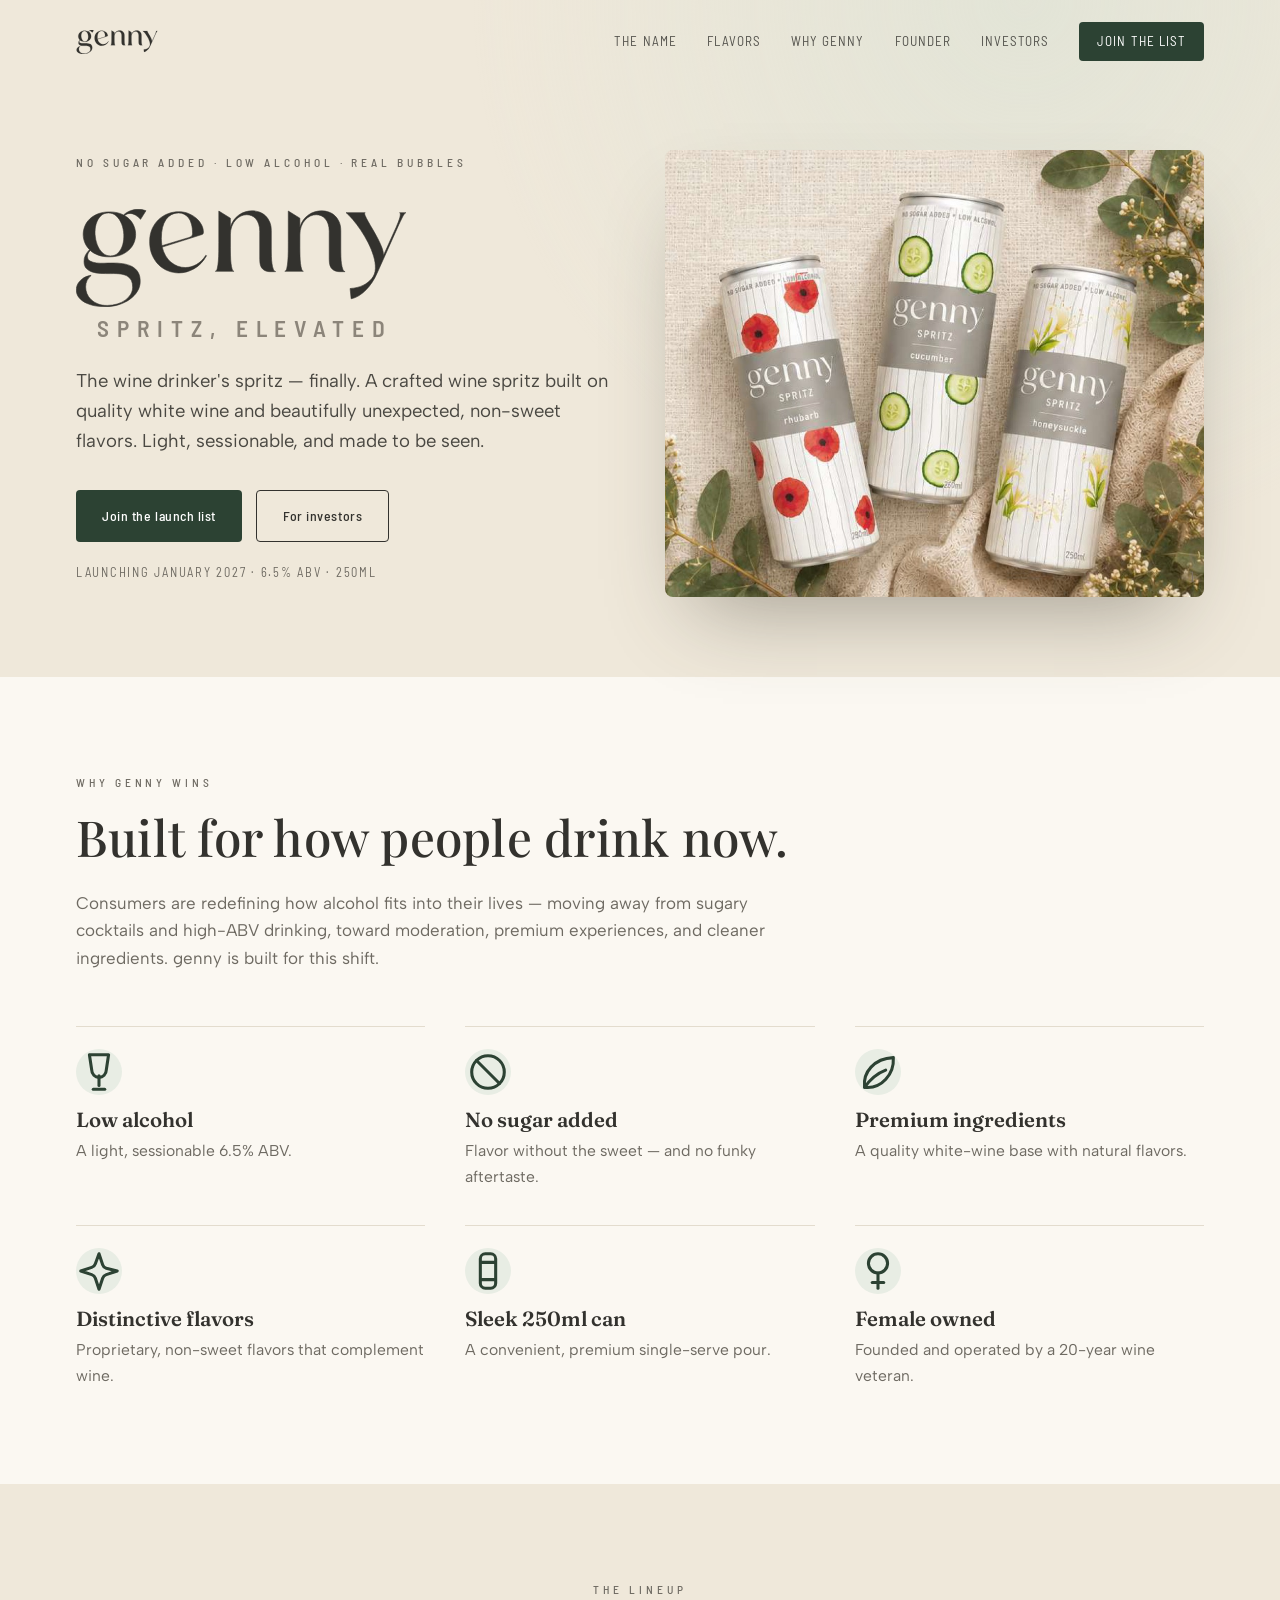
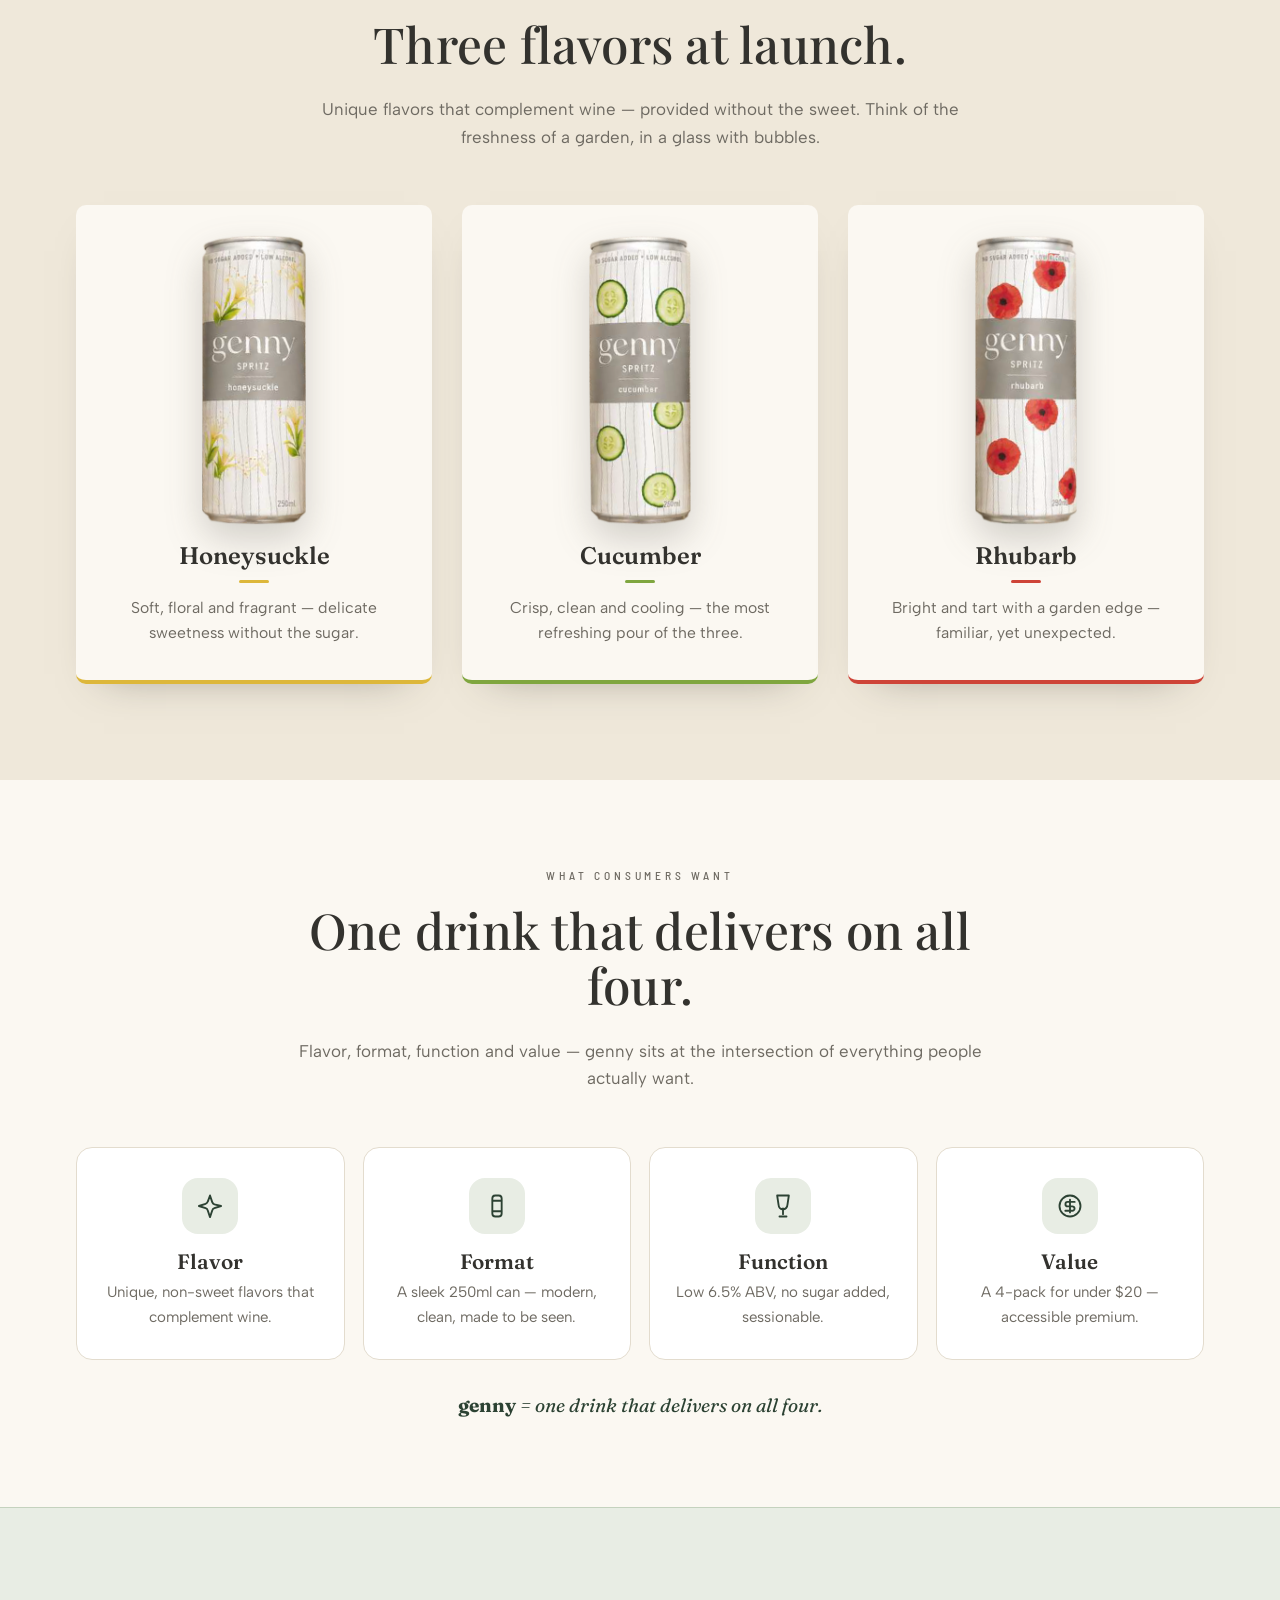
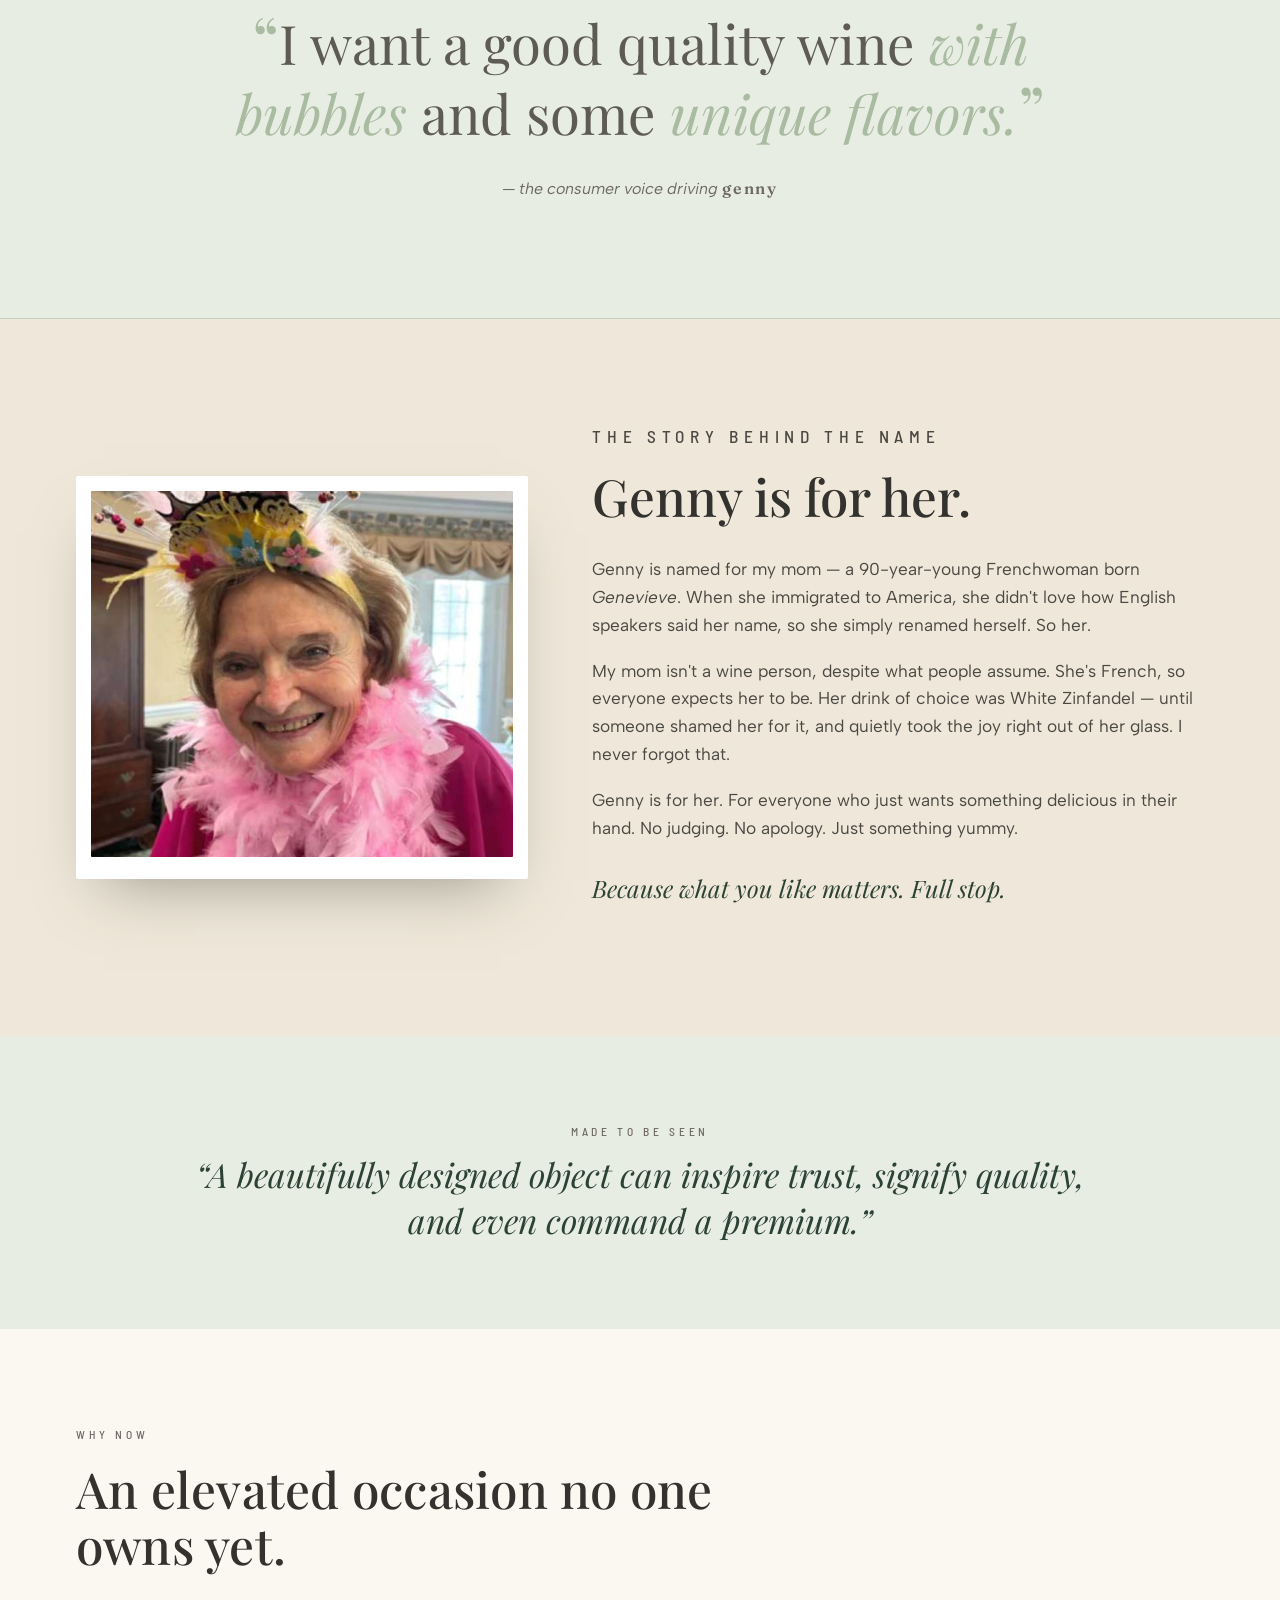
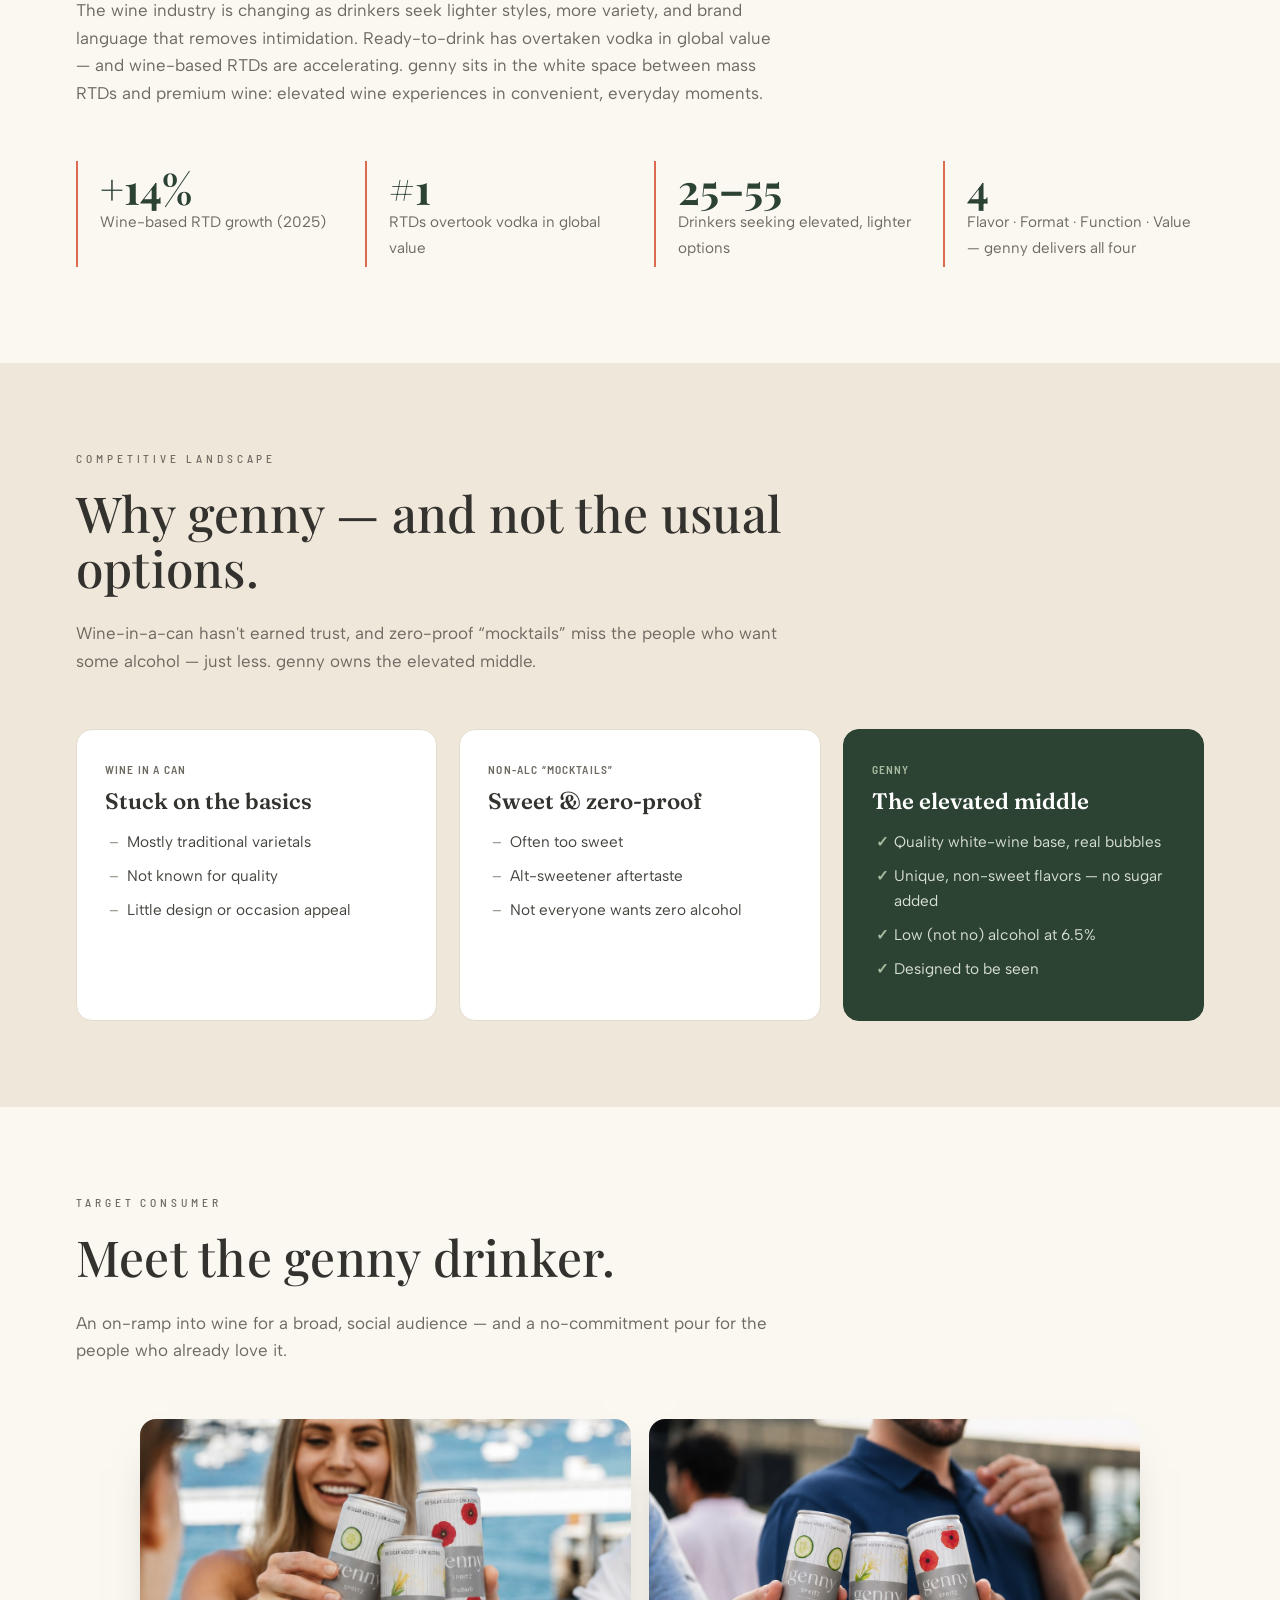
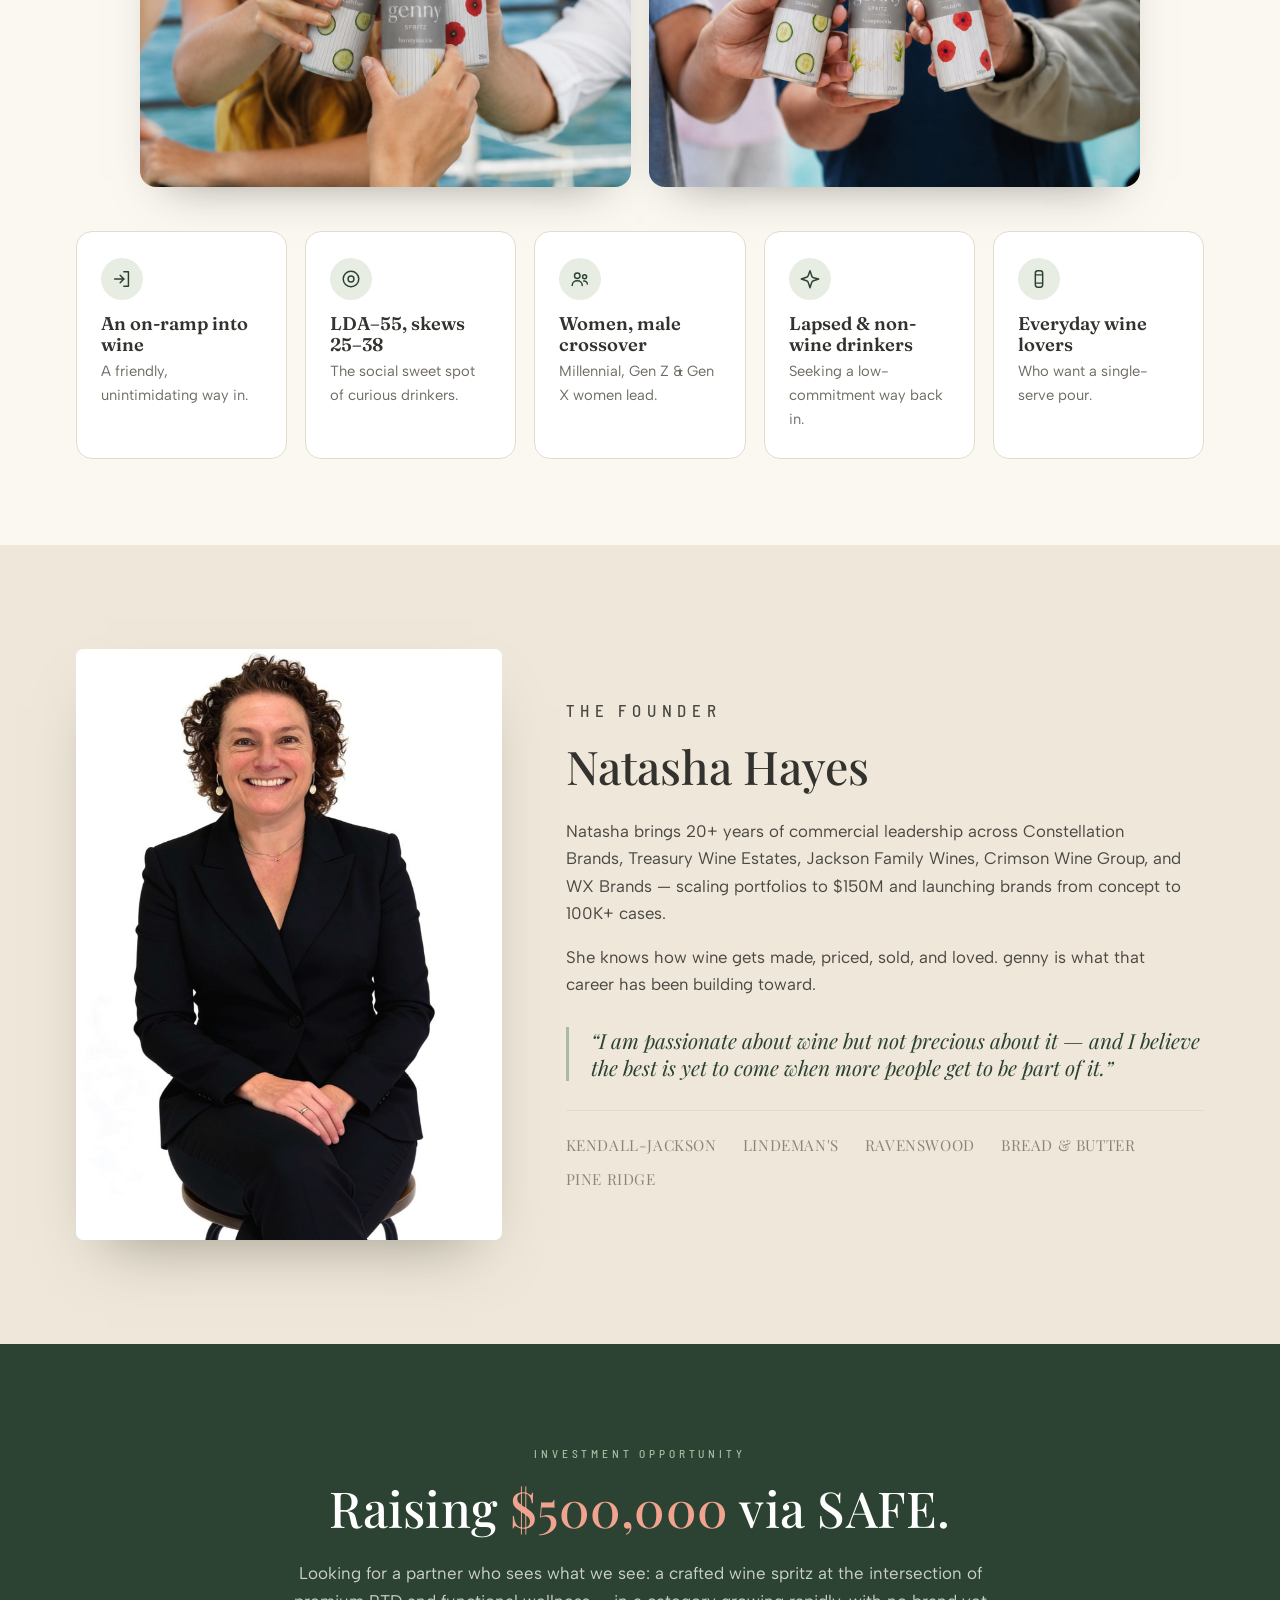
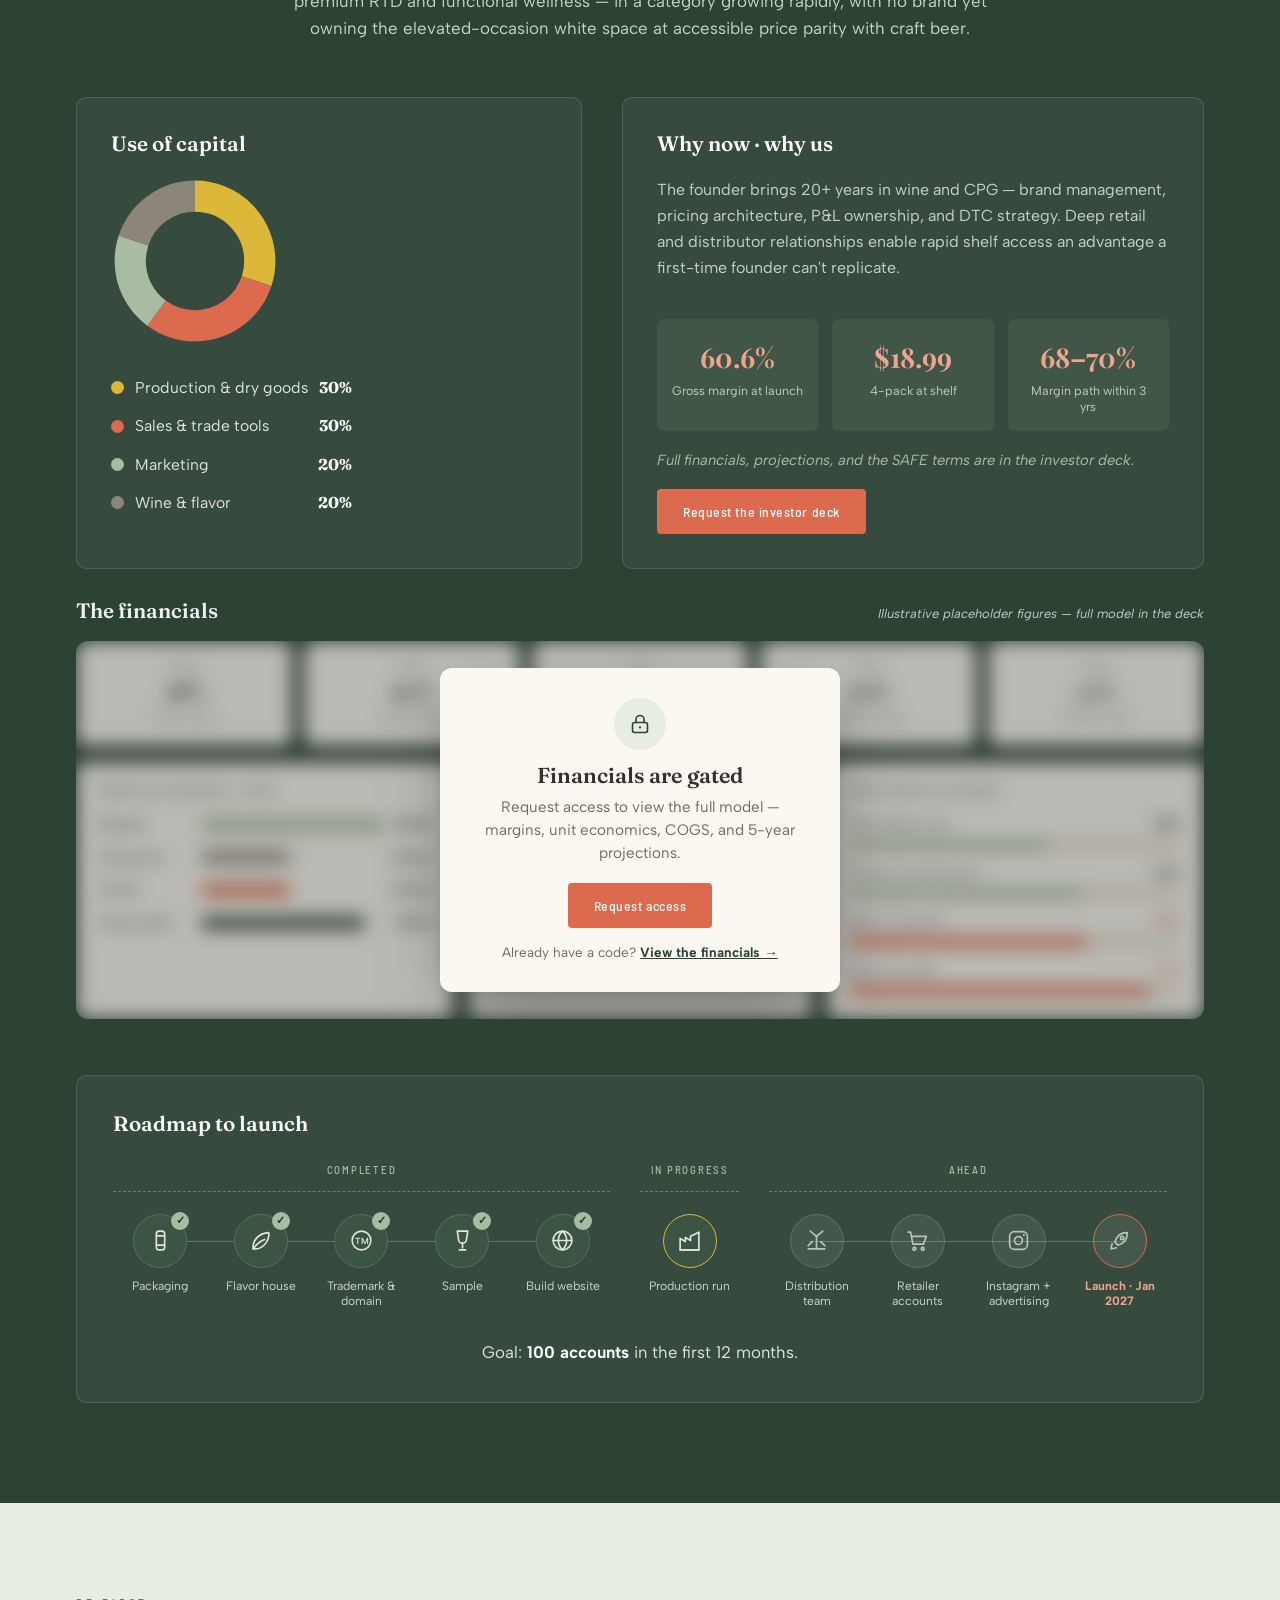
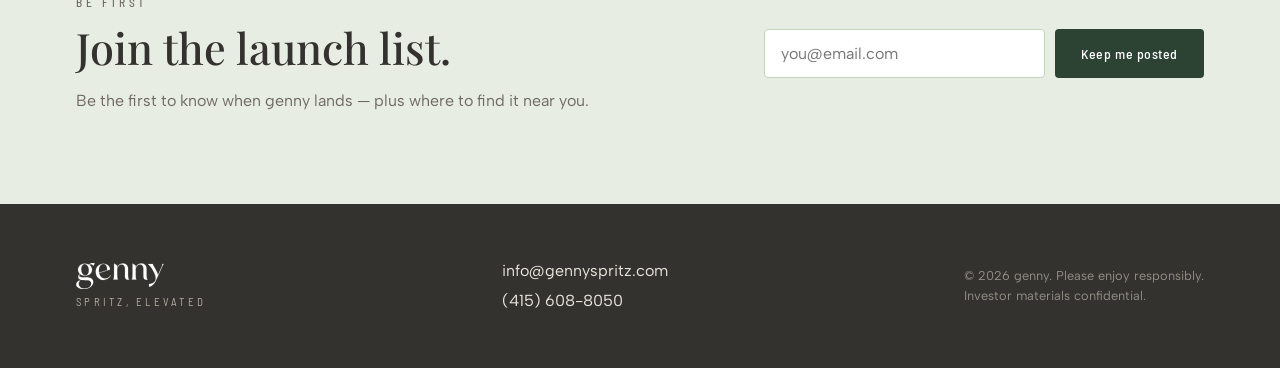
==== index.html @ 36211a82 "Hero polish: float the smaller logo (desktop) + tighter photo padding (mobile) Desktop: genny+taglin" ====
<!DOCTYPE html>
<html lang="en">
<head>
<meta charset="UTF-8" />
<meta name="viewport" content="width=device-width, initial-scale=1.0" />
<meta name="robots" content="noindex, nofollow" />
<title>genny · Spritz, Elevated</title>
<meta name="description" content="genny is the wine drinker's spritz — a crafted, low-alcohol wine spritz with real bubbles, no sugar added, and beautifully unexpected flavors. Launching January 2027." />
<link rel="icon" href="data:image/svg+xml,%3Csvg xmlns='http://www.w3.org/2000/svg' viewBox='0 0 32 32'%3E%3Crect width='32' height='32' rx='6' fill='%238C857A'/%3E%3Ctext x='16' y='23' font-family='Georgia,serif' font-size='20' fill='white' text-anchor='middle'%3Eg%3C/text%3E%3C/svg%3E" />
<link rel="preconnect" href="https://fonts.googleapis.com" />
<link rel="preconnect" href="https://fonts.gstatic.com" crossorigin />
<link href="https://fonts.googleapis.com/css2?family=Fraunces:ital,opsz,wght@0,9..144,400;0,9..144,500;0,9..144,600;0,9..144,700;1,9..144,400;1,9..144,500&family=Playfair+Display:ital,wght@0,400;0,500;0,600;0,700;1,400;1,500&family=Jost:wght@300;400;500;600&family=Lato:ital,wght@0,300;0,400;0,700;1,400&family=Albert+Sans:ital,wght@0,300;0,400;0,500;0,700;1,300;1,400&family=Barlow+Semi+Condensed:wght@400;500;600;700&display=swap" rel="stylesheet" />
<link rel="stylesheet" href="assets/brand.css" />
<link rel="stylesheet" href="variant-1-editorial/style.css" />
</head>
<body>

<!-- ============ HEADER ============ -->
<header class="site-header" data-header data-hero-logo>
  <div class="container header-inner">
    <a href="#top" class="brand wordmark">genny</a>
    <button class="nav-toggle" data-nav-toggle aria-label="Menu" aria-expanded="false">
      <span></span><span></span><span></span>
    </button>
    <nav class="nav" data-nav aria-label="Primary">
      <a href="#story">The Name</a>
      <a href="#flavors">Flavors</a>
      <a href="#why">Why genny</a>
      <a href="#founder">Founder</a>
      <a href="#invest">Investors</a>
      <a href="#list" class="nav-cta">Join the list</a>
      <div class="nav-m">
        <a href="#top" class="nav-toplink">Home / Top</a>
        <span class="nav-cat">The drink</span>
        <a href="#why" class="nav-sub">Why genny wins</a>
        <a href="#flavors" class="nav-sub">Flavors</a>
        <a href="#intersection" class="nav-sub">One drink, all four</a>
        <span class="nav-cat">Our story</span>
        <a href="#story" class="nav-sub">Behind the name</a>
        <a href="#aesthetic" class="nav-sub">Made to be seen</a>
        <span class="nav-cat">Why now</span>
        <a href="#market" class="nav-sub">The market</a>
        <a href="#competition" class="nav-sub">Competitive landscape</a>
        <a href="#drinker" class="nav-sub">Meet the genny drinker</a>
        <a href="#founder" class="nav-toplink">Founder Bio</a>
        <a href="#invest" class="nav-toplink">Investment opportunity</a>
        <a href="#list" class="nav-m-cta">Join the launch list</a>
      </div>
    </nav>
  </div>
</header>

<main id="top">

  <!-- ============ HERO ============ -->
  <section class="hero">
    <div class="hero-grid container">
      <div class="hero-copy">
        <p class="eyebrow hero-eyebrow reveal">No sugar added · Low alcohol · Real bubbles</p>
        <div class="hero-lockup reveal">
          <h1 class="hero-word wordmark">genny</h1>
          <p class="hero-tag">Spritz, Elevated</p>
        </div>
        <div class="hero-detail reveal">
          <p class="hero-lede">The wine drinker's spritz — finally. A crafted wine spritz built on
            quality white wine and beautifully unexpected, non-sweet flavors. Light, sessionable,
            and made to be seen.</p>
          <div class="hero-cta">
            <a href="#list" class="btn btn-primary">Join the launch list</a>
            <a href="#invest" class="btn btn-ghost" data-open-deck>For investors</a>
          </div>
          <p class="hero-foot">Launching January 2027 · 6.5% ABV · 250ml</p>
        </div>
      </div>
      <figure class="hero-figure reveal" data-delay="1">
        <img src="assets/lifestyle-trio.jpg" alt="Three cans of genny spritz — honeysuckle, cucumber and rhubarb — resting on linen with eucalyptus and baby's breath." />
      </figure>
    </div>
  </section>

  <!-- ============ WHY GENNY WINS ============ -->
  <section class="why" id="why">
    <div class="container">
      <header class="sec-head reveal">
        <p class="eyebrow">Why genny wins</p>
        <h2>Built for how people drink now.</h2>
        <p class="sec-sub">Consumers are redefining how alcohol fits into their lives — moving away from
          sugary cocktails and high-ABV drinking, toward moderation, premium experiences, and cleaner
          ingredients. genny is built for this shift.</p>
      </header>
      <ul class="prop-grid">
        <li class="prop reveal">
          <span class="prop-ico"><svg viewBox="0 0 24 24" fill="none" stroke="currentColor" stroke-width="1.6" stroke-linecap="round" stroke-linejoin="round"><path d="M7 3h10l-1.2 8a3.8 3.8 0 0 1-7.6 0L7 3z"/><path d="M12 14v5"/><path d="M9 21h6"/></svg></span>
          <h3>Low alcohol</h3><p>A light, sessionable 6.5% ABV.</p>
        </li>
        <li class="prop reveal" data-delay="1">
          <span class="prop-ico"><svg viewBox="0 0 24 24" fill="none" stroke="currentColor" stroke-width="1.6" stroke-linecap="round" stroke-linejoin="round"><circle cx="12" cy="12" r="8.5"/><line x1="6" y1="6" x2="18" y2="18"/></svg></span>
          <h3>No sugar added</h3><p>Flavor without the sweet — and no funky aftertaste.</p>
        </li>
        <li class="prop reveal" data-delay="2">
          <span class="prop-ico"><svg viewBox="0 0 24 24" fill="none" stroke="currentColor" stroke-width="1.6" stroke-linecap="round" stroke-linejoin="round"><path d="M5 20c-1-8 5-15 15-15.5C20.5 13 14 21 5 20z"/><path d="M5 20c3.5-5 7-7.5 11-9"/></svg></span>
          <h3>Premium ingredients</h3><p>A quality white-wine base with natural flavors.</p>
        </li>
        <li class="prop reveal">
          <span class="prop-ico"><svg viewBox="0 0 24 24" fill="none" stroke="currentColor" stroke-width="1.6" stroke-linecap="round" stroke-linejoin="round"><path d="M12 3l1.9 5.7a3 3 0 0 0 1.9 1.9L21.5 12l-5.7 1.9a3 3 0 0 0-1.9 1.9L12 21.5l-1.9-5.7a3 3 0 0 0-1.9-1.9L2.5 12l5.7-1.9a3 3 0 0 0 1.9-1.9z"/></svg></span>
          <h3>Distinctive flavors</h3><p>Proprietary, non-sweet flavors that complement wine.</p>
        </li>
        <li class="prop reveal" data-delay="1">
          <span class="prop-ico"><svg viewBox="0 0 24 24" fill="none" stroke="currentColor" stroke-width="1.6" stroke-linecap="round" stroke-linejoin="round"><rect x="8" y="3" width="8" height="18" rx="2.6"/><path d="M8.4 7.5h7.2"/><path d="M8.4 16.5h7.2"/></svg></span>
          <h3>Sleek 250ml can</h3><p>A convenient, premium single-serve pour.</p>
        </li>
        <li class="prop reveal" data-delay="2">
          <span class="prop-ico"><svg viewBox="0 0 24 24" fill="none" stroke="currentColor" stroke-width="1.6" stroke-linecap="round" stroke-linejoin="round"><circle cx="12" cy="8" r="5"/><path d="M12 13v8"/><path d="M9 18h6"/></svg></span>
          <h3>Female owned</h3><p>Founded and operated by a 20-year wine veteran.</p>
        </li>
      </ul>
    </div>
  </section>

  <!-- ============ FLAVORS ============ -->
  <section class="flavors" id="flavors">
    <div class="container">
      <header class="sec-head center reveal">
        <p class="eyebrow">The lineup</p>
        <h2>Three flavors at launch.</h2>
        <p class="sec-sub">Unique flavors that complement wine — provided without the sweet. Think of the
          freshness of a garden, in a glass with bubbles.</p>
      </header>
      <div class="flavor-row">
        <article class="flavor reveal" style="--accent:var(--honeysuckle)">
          <div class="flavor-can"><img src="assets/can-honeysuckle.png" alt="genny honeysuckle spritz can" /></div>
          <h3>Honeysuckle</h3>
          <p>Soft, floral and fragrant — delicate sweetness without the sugar.</p>
        </article>
        <article class="flavor reveal" data-delay="1" style="--accent:var(--cucumber)">
          <div class="flavor-can"><img src="assets/can-cucumber.png" alt="genny cucumber spritz can" /></div>
          <h3>Cucumber</h3>
          <p>Crisp, clean and cooling — the most refreshing pour of the three.</p>
        </article>
        <article class="flavor reveal" data-delay="2" style="--accent:var(--rhubarb)">
          <div class="flavor-can"><img src="assets/can-rhubarb.png" alt="genny rhubarb spritz can" /></div>
          <h3>Rhubarb</h3>
          <p>Bright and tart with a garden edge — familiar, yet unexpected.</p>
        </article>
      </div>
    </div>
  </section>

  <!-- ============ THE INTERSECTION ============ -->
  <section class="cm cm-bg-cream" id="intersection">
    <div class="container">
      <header class="sec-head center reveal">
        <p class="eyebrow">What consumers want</p>
        <h2>One drink that delivers on all four.</h2>
        <p class="sec-sub">Flavor, format, function and value — genny sits at the intersection of
          everything people actually want.</p>
      </header>
      <div class="cm-quad reveal">
        <div class="cm-q"><span class="cm-q-ico"><svg viewBox="0 0 24 24" fill="none" stroke="currentColor" stroke-width="1.6" stroke-linecap="round" stroke-linejoin="round"><path d="M12 3l1.9 5.7a3 3 0 0 0 1.9 1.9L21.5 12l-5.7 1.9a3 3 0 0 0-1.9 1.9L12 21.5l-1.9-5.7a3 3 0 0 0-1.9-1.9L2.5 12l5.7-1.9a3 3 0 0 0 1.9-1.9z"/></svg></span><h3>Flavor</h3><p>Unique, non-sweet flavors that complement wine.</p></div>
        <div class="cm-q"><span class="cm-q-ico"><svg viewBox="0 0 24 24" fill="none" stroke="currentColor" stroke-width="1.6" stroke-linecap="round" stroke-linejoin="round"><rect x="8" y="3" width="8" height="18" rx="2.6"/><path d="M8.4 7.5h7.2"/><path d="M8.4 16.5h7.2"/></svg></span><h3>Format</h3><p>A sleek 250ml can — modern, clean, made to be seen.</p></div>
        <div class="cm-q"><span class="cm-q-ico"><svg viewBox="0 0 24 24" fill="none" stroke="currentColor" stroke-width="1.6" stroke-linecap="round" stroke-linejoin="round"><path d="M7 3h10l-1.2 8a3.8 3.8 0 0 1-7.6 0L7 3z"/><path d="M12 14v5"/><path d="M9 21h6"/></svg></span><h3>Function</h3><p>Low 6.5% ABV, no sugar added, sessionable.</p></div>
        <div class="cm-q"><span class="cm-q-ico"><svg viewBox="0 0 24 24" fill="none" stroke="currentColor" stroke-width="1.6" stroke-linecap="round" stroke-linejoin="round"><circle cx="12" cy="12" r="9"/><path d="M12 6.5v11M16 8.5h-6a1.9 1.9 0 1 0 0 3.8h4a1.9 1.9 0 1 1 0 3.8H8"/></svg></span><h3>Value</h3><p>A 4-pack for under $20 — accessible premium.</p></div>
      </div>
      <p class="cm-quad-total reveal"><b>genny</b> = one drink that delivers on all four.</p>
    </div>
  </section>

  <!-- ============ PULL QUOTE ============ -->
  <section class="pullquote">
    <div class="container reveal">
      <blockquote>
        <span class="q">“</span>I want a good quality wine <em>with bubbles</em> and some <em>unique flavors.</em><span class="q">”</span>
      </blockquote>
      <p class="pq-attr">— the consumer voice driving <span class="wordmark">genny</span></p>
    </div>
  </section>

  <!-- ============ STORY BEHIND THE NAME ============ -->
  <section class="story" id="story">
    <div class="container story-grid">
      <figure class="story-figure reveal">
        <img src="assets/og-genny.jpg" alt="The original Genny — Natasha's mother — wearing a pink feather boa and party hat." />
      </figure>
      <div class="story-copy reveal" data-delay="1">
        <p class="eyebrow">The story behind the name</p>
        <h2>Genny is for her.</h2>
        <p>Genny is named for my mom — a 90-year-young Frenchwoman born <em>Genevieve</em>. When she
          immigrated to America, she didn't love how English speakers said her name, so she simply
          renamed herself. So her.</p>
        <p>My mom isn't a wine person, despite what people assume. She's French, so everyone expects
          her to be. Her drink of choice was White Zinfandel — until someone shamed her for it, and
          quietly took the joy right out of her glass. I never forgot that.</p>
        <p>Genny is for her. For everyone who just wants something delicious in their hand. No judging.
          No apology. Just something yummy.</p>
        <p class="story-kicker">Because what you like matters. Full stop.</p>
      </div>
    </div>
  </section>

  <!-- ============ AESTHETIC ============ -->
  <section class="cm cm-bg-sage" id="aesthetic">
    <div class="container reveal">
      <div class="cm-aesthetic">
        <p class="eyebrow">Made to be seen</p>
        <blockquote>“A beautifully designed object can inspire trust, signify quality, and even command a premium.”</blockquote>
      </div>
    </div>
  </section>

  <!-- ============ WHY NOW / MARKET ============ -->
  <section class="market" id="market">
    <div class="container">
      <header class="sec-head reveal">
        <p class="eyebrow">Why now</p>
        <h2>An elevated occasion no one owns yet.</h2>
        <p class="sec-sub">The wine industry is changing as drinkers seek lighter styles, more variety,
          and brand language that removes intimidation. Ready-to-drink has overtaken vodka in global
          value — and wine-based RTDs are accelerating. genny sits in the white space between mass RTDs
          and premium wine: elevated wine experiences in convenient, everyday moments.</p>
      </header>
      <div class="market-stats">
        <div class="mstat reveal"><strong>+14%</strong><span>Wine-based RTD growth (2025)</span></div>
        <div class="mstat reveal" data-delay="1"><strong>#1</strong><span>RTDs overtook vodka in global value</span></div>
        <div class="mstat reveal" data-delay="2"><strong>25–55</strong><span>Drinkers seeking elevated, lighter options</span></div>
        <div class="mstat reveal" data-delay="3"><strong>4</strong><span>Flavor · Format · Function · Value — genny delivers all four</span></div>
      </div>
    </div>
  </section>

  <!-- ============ COMPETITIVE LANDSCAPE ============ -->
  <section class="cm cm-bg-linen" id="competition">
    <div class="container">
      <header class="sec-head reveal">
        <p class="eyebrow">Competitive landscape</p>
        <h2>Why genny — and not the usual options.</h2>
        <p class="sec-sub">Wine-in-a-can hasn't earned trust, and zero-proof “mocktails” miss the people
          who want some alcohol — just less. genny owns the elevated middle.</p>
      </header>
      <div class="cm-compare reveal">
        <div class="cm-col"><p class="cm-col-label">Wine in a can</p><h3>Stuck on the basics</h3>
          <ul><li>Mostly traditional varietals</li><li>Not known for quality</li><li>Little design or occasion appeal</li></ul></div>
        <div class="cm-col"><p class="cm-col-label">Non-alc “mocktails”</p><h3>Sweet &amp; zero-proof</h3>
          <ul><li>Often too sweet</li><li>Alt-sweetener aftertaste</li><li>Not everyone wants zero alcohol</li></ul></div>
        <div class="cm-col win"><p class="cm-col-label">genny</p><h3>The elevated middle</h3>
          <ul><li>Quality white-wine base, real bubbles</li><li>Unique, non-sweet flavors — no sugar added</li><li>Low (not no) alcohol at 6.5%</li><li>Designed to be seen</li></ul></div>
      </div>
    </div>
  </section>

  <!-- ============ TARGET CONSUMER ============ -->
  <section class="cm cm-bg-cream" id="drinker">
    <div class="container">
      <header class="sec-head reveal">
        <p class="eyebrow">Target consumer</p>
        <h2>Meet the genny drinker.</h2>
        <p class="sec-sub">An on-ramp into wine for a broad, social audience — and a no-commitment pour
          for the people who already love it.</p>
      </header>
      <div class="cm-lifestyle reveal">
        <figure><img src="assets/lifestyle-people-2.jpg" alt="Friends toasting cans of genny spritz on a boat by the marina" loading="lazy" /></figure>
        <figure><img src="assets/lifestyle-people.jpg" alt="Friends toasting cans of genny spritz outdoors on a summer day" loading="lazy" /></figure>
      </div>
      <div class="cm-drinker reveal">
        <div class="cm-pt"><span class="cm-pt-ico"><svg viewBox="0 0 24 24" fill="none" stroke="currentColor" stroke-width="1.6" stroke-linecap="round" stroke-linejoin="round"><path d="M14 4h5v16h-5"/><path d="M4 12h10"/><path d="M10 8l4 4-4 4"/></svg></span><h3>An on-ramp into wine</h3><p>A friendly, unintimidating way in.</p></div>
        <div class="cm-pt"><span class="cm-pt-ico"><svg viewBox="0 0 24 24" fill="none" stroke="currentColor" stroke-width="1.6"><circle cx="12" cy="12" r="8.5"/><circle cx="12" cy="12" r="3.2"/></svg></span><h3>LDA–55, skews 25–38</h3><p>The social sweet spot of curious drinkers.</p></div>
        <div class="cm-pt"><span class="cm-pt-ico"><svg viewBox="0 0 24 24" fill="none" stroke="currentColor" stroke-width="1.6" stroke-linecap="round" stroke-linejoin="round"><circle cx="9" cy="8.5" r="3"/><path d="M3.5 19c0-3 2.5-5 5.5-5s5.5 2 5.5 5"/><circle cx="17" cy="9.5" r="2.2"/><path d="M16 14.2c2.2-.3 4 1.2 4 3.3"/></svg></span><h3>Women, male crossover</h3><p>Millennial, Gen Z &amp; Gen X women lead.</p></div>
        <div class="cm-pt"><span class="cm-pt-ico"><svg viewBox="0 0 24 24" fill="none" stroke="currentColor" stroke-width="1.6" stroke-linecap="round" stroke-linejoin="round"><path d="M12 3l1.9 5.7a3 3 0 0 0 1.9 1.9L21.5 12l-5.7 1.9a3 3 0 0 0-1.9 1.9L12 21.5l-1.9-5.7a3 3 0 0 0-1.9-1.9L2.5 12l5.7-1.9a3 3 0 0 0 1.9-1.9z"/></svg></span><h3>Lapsed &amp; non-wine drinkers</h3><p>Seeking a low-commitment way back in.</p></div>
        <div class="cm-pt"><span class="cm-pt-ico"><svg viewBox="0 0 24 24" fill="none" stroke="currentColor" stroke-width="1.6" stroke-linecap="round" stroke-linejoin="round"><rect x="8" y="3" width="8" height="18" rx="2.6"/><path d="M8.4 7.5h7.2"/><path d="M8.4 16.5h7.2"/></svg></span><h3>Everyday wine lovers</h3><p>Who want a single-serve pour.</p></div>
      </div>
    </div>
  </section>

  <!-- ============ FOUNDER ============ -->
  <section class="founder" id="founder">
    <div class="container founder-grid">
      <figure class="founder-figure reveal">
        <img src="assets/founder-natasha.jpg" alt="Natasha Hayes, founder of genny." />
      </figure>
      <div class="founder-copy reveal" data-delay="1">
        <p class="eyebrow">The founder</p>
        <h2>Natasha Hayes</h2>
        <p>Natasha brings 20+ years of commercial leadership across Constellation Brands, Treasury Wine
          Estates, Jackson Family Wines, Crimson Wine Group, and WX Brands — scaling portfolios to $150M
          and launching brands from concept to 100K+ cases.</p>
        <p>She knows how wine gets made, priced, sold, and loved. genny is what that career has been
          building toward.</p>
        <blockquote class="founder-quote">“I am passionate about wine but not precious about it — and I
          believe the best is yet to come when more people get to be part of it.”</blockquote>
        <ul class="brand-strip" aria-label="Brands the founder has helped build">
          <li>Kendall-Jackson</li><li>Lindeman's</li><li>Ravenswood</li>
          <li>Bread &amp; Butter</li><li>Pine Ridge</li>
        </ul>
      </div>
    </div>
  </section>

  <!-- ============ INVESTMENT ============ -->
  <section class="invest" id="invest">
    <div class="container">
      <header class="sec-head center reveal">
        <p class="eyebrow">Investment opportunity</p>
        <h2>Raising <span class="coral">$500,000</span> via SAFE.</h2>
        <p class="sec-sub">Looking for a partner who sees what we see: a crafted wine spritz at the
          intersection of premium RTD and functional wellness — in a category growing rapidly, with no
          brand yet owning the elevated-occasion white space at accessible price parity with craft beer.</p>
      </header>

      <div class="invest-grid">
        <div class="capital-card reveal" data-capital-card>
          <h3>Use of capital</h3>
          <div class="capital-flex">
            <svg class="donut" viewBox="-10 -10 140 140" role="img" aria-label="Use of capital: Production and dry goods 30%, Sales and trade tools 30%, Marketing 20%, Wine and flavor 20%.">
              <g transform="rotate(-90 60 60)" fill="none" stroke-width="26">
                <circle cx="60" cy="60" r="54" stroke="var(--honeysuckle)" stroke-dasharray="101.8 237.5" stroke-dashoffset="0"/>
                <circle cx="60" cy="60" r="54" stroke="var(--coral)"     stroke-dasharray="101.8 237.5" stroke-dashoffset="-101.8"/>
                <circle cx="60" cy="60" r="54" stroke="var(--sage-deep)" stroke-dasharray="67.9 271.4"  stroke-dashoffset="-203.6"/>
                <circle cx="60" cy="60" r="54" stroke="var(--taupe)"     stroke-dasharray="67.9 271.4"  stroke-dashoffset="-271.4"/>
              </g>
            </svg>
            <ul class="capital-legend">
              <li><span class="dot" style="background:var(--honeysuckle)"></span>Production &amp; dry goods<b>30%</b></li>
              <li><span class="dot" style="background:var(--coral)"></span>Sales &amp; trade tools<b>30%</b></li>
              <li><span class="dot" style="background:var(--sage-deep)"></span>Marketing<b>20%</b></li>
              <li><span class="dot" style="background:var(--taupe)"></span>Wine &amp; flavor<b>20%</b></li>
            </ul>
          </div>
        </div>

        <div class="invest-side reveal" data-delay="1">
          <div class="why-us">
            <h3>Why now · why us</h3>
            <p>The founder brings 20+ years in wine and CPG — brand management, pricing architecture, P&amp;L
              ownership, and DTC strategy. Deep retail and distributor relationships enable rapid shelf
              access an advantage a first-time founder can't replicate.</p>
          </div>
          <div class="teaser-row" data-teaser-row>
            <div class="teaser"><strong>60.6%</strong><span>Gross margin at launch</span></div>
            <div class="teaser"><strong>$18.99</strong><span>4-pack at shelf</span></div>
            <div class="teaser"><strong>68–70%</strong><span>Margin path within 3 yrs</span></div>
          </div>
          <p class="gated-line">Full financials, projections, and the SAFE terms are in the investor deck.</p>
          <button class="btn btn-coral" data-open-deck>Request the investor deck</button>
        </div>
      </div>

      <!-- gated financials -->
      <div class="financials reveal" data-financials>
        <div class="fin-head">
          <h3>The financials</h3>
          <span class="fin-illustrative">Illustrative placeholder figures — full model in the deck</span>
        </div>
        <div class="fin-locked-wrap">
          <div class="fin-content">
            <div class="fin-years">
              <div class="fin-year"><span>Year 1</span><strong>58%</strong><em>5,000 cases</em></div>
              <div class="fin-year"><span>Year 2</span><strong>63%</strong><em>12,000 cases</em></div>
              <div class="fin-year"><span>Year 3</span><strong>67%</strong><em>25,000 cases</em></div>
              <div class="fin-year"><span>Year 4</span><strong>70%</strong><em>48,000 cases</em></div>
              <div class="fin-year"><span>Year 5</span><strong>73%</strong><em>80,000 cases</em></div>
            </div>
            <div class="fin-grid3">
              <div class="fin-mini">
                <h4>Where the $19.99 goes · 4-pack</h4>
                <ul class="wf">
                  <li><span>Retailer</span><span class="wf-bar" style="width:100%;background:var(--sage-deep)"></span><b>$7.00</b></li>
                  <li><span>Distributor</span><span class="wf-bar" style="width:49%;background:var(--taupe)"></span><b>$3.40</b></li>
                  <li><span>COGS</span><span class="wf-bar" style="width:49%;background:var(--coral)"></span><b>$3.40</b></li>
                  <li><span>Gross profit</span><span class="wf-bar" style="width:88%;background:var(--forest)"></span><b>$6.19</b></li>
                </ul>
              </div>
              <div class="fin-mini">
                <h4>COGS breakdown · per can</h4>
                <div class="fin-donut">
                  <svg viewBox="-4 -4 128 128" role="img" aria-label="COGS breakdown: wine 30%, can 28%, packaging 16%, other 14%, flavor 12%">
                    <g transform="rotate(-90 60 60)" fill="none" stroke-width="22">
                      <circle cx="60" cy="60" r="50" stroke="var(--forest)" stroke-dasharray="94.2 219.9" stroke-dashoffset="0"/>
                      <circle cx="60" cy="60" r="50" stroke="var(--sage-deep)" stroke-dasharray="88.0 226.2" stroke-dashoffset="-94.2"/>
                      <circle cx="60" cy="60" r="50" stroke="var(--taupe)" stroke-dasharray="50.3 263.9" stroke-dashoffset="-182.2"/>
                      <circle cx="60" cy="60" r="50" stroke="var(--honeysuckle)" stroke-dasharray="44.0 270.2" stroke-dashoffset="-232.5"/>
                      <circle cx="60" cy="60" r="50" stroke="var(--coral)" stroke-dasharray="37.7 276.5" stroke-dashoffset="-276.5"/>
                    </g>
                  </svg>
                  <ul>
                    <li><span class="dot" style="background:var(--forest)"></span>Wine<b>30%</b></li>
                    <li><span class="dot" style="background:var(--sage-deep)"></span>Can<b>28%</b></li>
                    <li><span class="dot" style="background:var(--taupe)"></span>Packaging<b>16%</b></li>
                    <li><span class="dot" style="background:var(--honeysuckle)"></span>Other<b>14%</b></li>
                    <li><span class="dot" style="background:var(--coral)"></span>Flavor<b>12%</b></li>
                  </ul>
                </div>
              </div>
              <div class="fin-mini">
                <h4>Gross margin vs category</h4>
                <ul class="hbars">
                  <li><div class="hbars-top"><span>Hard seltzer avg</span><b>48%</b></div><div class="track"><div class="fill" style="width:60%"></div></div></li>
                  <li><div class="hbars-top"><span>Premium canned wine</span><b>56%</b></div><div class="track"><div class="fill" style="width:70%"></div></div></li>
                  <li class="hi"><div class="hbars-top"><span>genny at launch</span><b>58%</b></div><div class="track"><div class="fill" style="width:72%"></div></div></li>
                  <li class="hi"><div class="hbars-top"><span>genny at scale</span><b>73%</b></div><div class="track"><div class="fill" style="width:91%"></div></div></li>
                </ul>
              </div>
            </div>
          </div>
          <div class="fin-lock">
            <div class="fin-lock-card">
              <span class="lock-ico"><svg viewBox="0 0 24 24" fill="none" stroke="currentColor" stroke-width="1.6" stroke-linecap="round" stroke-linejoin="round"><rect x="4.5" y="10.5" width="15" height="10" rx="2.2"/><path d="M8 10.5V7.5a4 4 0 0 1 8 0v3"/><circle cx="12" cy="15.4" r="1.1" fill="currentColor" stroke="none"/></svg></span>
              <h4>Financials are gated</h4>
              <p>Request access to view the full model — margins, unit economics, COGS, and 5-year projections.</p>
              <button class="btn btn-coral" data-open-deck>Request access</button>
              <p class="fin-have-code">Already have a code? <a href="investors/">View the financials →</a></p>
            </div>
          </div>
        </div>
      </div>

      <!-- roadmap — 1-pager-style icon timeline -->
      <div class="roadmap reveal">
        <h3>Roadmap to launch</h3>
        <div class="tl">
          <div class="tl-phase done" style="--n:5">
            <span class="tl-phase-label">Completed</span>
            <ol class="tl-nodes">
              <li><span class="tl-ico"><svg viewBox="0 0 24 24" fill="none" stroke="currentColor" stroke-width="1.6" stroke-linecap="round" stroke-linejoin="round"><rect x="8" y="3" width="8" height="18" rx="2.6"/><path d="M8.4 7.5h7.2"/><path d="M8.4 16.5h7.2"/></svg></span><span class="tl-label">Packaging</span></li>
              <li><span class="tl-ico"><svg viewBox="0 0 24 24" fill="none" stroke="currentColor" stroke-width="1.6" stroke-linecap="round" stroke-linejoin="round"><path d="M5 20c-1-8 5-15 15-15.5C20.5 13 14 21 5 20z"/><path d="M5 20c3.5-5 7-7.5 11-9"/></svg></span><span class="tl-label">Flavor house</span></li>
              <li><span class="tl-ico"><svg viewBox="0 0 24 24" fill="none" stroke="currentColor" stroke-width="1.5"><circle cx="12" cy="12" r="9"/><text x="12" y="15.4" text-anchor="middle" font-size="8.5" font-family="inherit" fill="currentColor" stroke="none" font-weight="600">TM</text></svg></span><span class="tl-label">Trademark &amp; domain</span></li>
              <li><span class="tl-ico"><svg viewBox="0 0 24 24" fill="none" stroke="currentColor" stroke-width="1.6" stroke-linecap="round" stroke-linejoin="round"><path d="M7 3h10l-1.2 8a3.8 3.8 0 0 1-7.6 0L7 3z"/><path d="M12 14v5"/><path d="M9 21h6"/></svg></span><span class="tl-label">Sample</span></li>
              <li><span class="tl-ico"><svg viewBox="0 0 24 24" fill="none" stroke="currentColor" stroke-width="1.6" stroke-linecap="round" stroke-linejoin="round"><circle cx="12" cy="12" r="9"/><path d="M3 12h18M12 3c2.6 2.5 4 5.6 4 9s-1.4 6.5-4 9c-2.6-2.5-4-5.6-4-9s1.4-6.5 4-9z"/></svg></span><span class="tl-label">Build website</span></li>
            </ol>
          </div>
          <div class="tl-phase prog" style="--n:1">
            <span class="tl-phase-label">In progress</span>
            <ol class="tl-nodes">
              <li><span class="tl-ico"><svg viewBox="0 0 24 24" fill="none" stroke="currentColor" stroke-width="1.6" stroke-linecap="round" stroke-linejoin="round"><path d="M3 21V10l5 3V9l5 3V8l8-4v17z"/><path d="M3 21h18"/></svg></span><span class="tl-label">Production run</span></li>
            </ol>
          </div>
          <div class="tl-phase ahead" style="--n:4">
            <span class="tl-phase-label">Ahead</span>
            <ol class="tl-nodes">
              <li><span class="tl-ico"><svg viewBox="0 0 24 24" fill="none" stroke="currentColor" stroke-width="1.6" stroke-linecap="round" stroke-linejoin="round"><path d="M12 20V8"/><path d="M12 8L6 3M12 8l6-5"/><path d="M4 20h16"/><path d="M8 13l-4 4M16 13l4 4"/></svg></span><span class="tl-label">Distribution team</span></li>
              <li><span class="tl-ico"><svg viewBox="0 0 24 24" fill="none" stroke="currentColor" stroke-width="1.6" stroke-linecap="round" stroke-linejoin="round"><circle cx="9" cy="20" r="1.4"/><circle cx="17" cy="20" r="1.4"/><path d="M3 4h2.4l2.2 11.5h10.2L20.5 8H7"/></svg></span><span class="tl-label">Retailer accounts</span></li>
              <li><span class="tl-ico"><svg viewBox="0 0 24 24" fill="none" stroke="currentColor" stroke-width="1.6" stroke-linecap="round" stroke-linejoin="round"><rect x="3.5" y="3.5" width="17" height="17" rx="4.5"/><circle cx="12" cy="12" r="3.8"/><circle cx="17.2" cy="6.8" r="1" fill="currentColor" stroke="none"/></svg></span><span class="tl-label">Instagram + advertising</span></li>
              <li class="tl-launch"><span class="tl-ico"><svg viewBox="0 0 24 24" fill="none" stroke="currentColor" stroke-width="1.6" stroke-linecap="round" stroke-linejoin="round"><path d="M5 15c-1 3-1 5-1 5s2 0 5-1"/><path d="M9 15l-1.5-1.5C9 8 13 4.5 19.5 4.5 19.5 11 16 15 10.5 16.5L9 15z"/><circle cx="14.5" cy="9.5" r="1.6"/></svg></span><span class="tl-label">Launch · Jan 2027</span></li>
            </ol>
          </div>
        </div>
        <p class="road-goal">Goal: <strong>100 accounts</strong> in the first 12 months.</p>
      </div>
    </div>
  </section>

  <!-- ============ LAUNCH LIST ============ -->
  <section class="list" id="list">
    <div class="container list-inner reveal">
      <div class="list-copy">
        <p class="eyebrow">Be first</p>
        <h2>Join the launch list.</h2>
        <p>Be the first to know when genny lands — plus where to find it near you.</p>
      </div>
      <form class="js-form list-form" data-api="launch-list" data-subject="Add me to the genny launch list"
            data-mailto="info@gennyspritz.com" novalidate>
        <div class="form-fields">
          <label class="sr-only" for="l-email">Email address</label>
          <input id="l-email" type="email" name="email" data-label="Email" placeholder="you@email.com" required />
          <button type="submit" class="btn btn-primary">Keep me posted</button>
        </div>
        <div class="form-success" role="status">✓ You're on the list — see you in January 2027.</div>
      </form>
    </div>
  </section>
</main>

<!-- ============ FOOTER ============ -->
<footer class="site-footer">
  <div class="container footer-inner">
    <div class="footer-brand">
      <span class="wordmark foot-word">genny</span>
      <p class="foot-tag">Spritz, Elevated</p>
    </div>
    <div class="footer-contact">
      <a href="mailto:info@gennyspritz.com">info@gennyspritz.com</a>
      <a href="tel:+14156088050">(415) 608-8050</a>
    </div>
    <p class="footer-legal">© <span data-year>2026</span> genny. Please enjoy responsibly.
      Investor materials confidential.</p>
  </div>
</footer>

<!-- ============ INVESTOR DECK MODAL ============ -->
<div class="modal-overlay" data-modal>
  <div class="modal" role="dialog" aria-modal="true" aria-labelledby="deck-title">
    <button class="modal-close" data-close aria-label="Close">×</button>
    <h3 id="deck-title">Request access</h3>
    <p class="modal-sub">A few details and Natasha will email you a private access code for the full
      financials — plus the deck, projections, and SAFE terms.</p>
    <form class="js-form" data-api="request-access" data-subject="Investor deck request — genny" data-mailto="info@gennyspritz.com" novalidate>
      <div class="form-fields">
        <label for="d-name">Name</label>
        <input id="d-name" name="name" data-label="Name" type="text" placeholder="Your name" required />
        <label for="d-email">Email</label>
        <input id="d-email" name="email" data-label="Email" type="email" placeholder="you@email.com" required />
        <label for="d-firm">Firm / fund <span style="text-transform:none;letter-spacing:0">(optional)</span></label>
        <input id="d-firm" name="firm" data-label="Firm" type="text" placeholder="Where you invest from" />
        <label for="d-note">Note <span style="text-transform:none;letter-spacing:0">(optional)</span></label>
        <textarea id="d-note" name="note" data-label="Note" rows="3" placeholder="What you'd like to know"></textarea>
        <button type="submit" class="btn btn-coral btn-full">Send request</button>
        <p class="confidential-note">🔒 These materials are confidential and shared at the founder's discretion.</p>
      </div>
      <div class="form-success" role="status">✓ Thank you — your request is in. Natasha will email your
        private access code shortly.</div>
    </form>
  </div>
</div>

<script src="assets/api.js"></script>
<script src="assets/shared.js"></script>
<script src="assets/teaser-sync.js"></script>
</body>
</html>
---- assets/brand.css ----
/* ============================================================
   GENNY Spritz — shared brand system
   Design tokens, resets, and shared interactive components.
   Each variant adds its own style.css on top of this.
   Palette + type derived from the pitch deck & investor 1-pager.
   ============================================================ */

:root {
  /* --- core palette --- */
  --linen:       #EFE8DA;
  --linen-deep:  #E6DCC9;
  --cream:       #FBF8F2;
  --paper:       #FFFFFF;

  --taupe:       #8C857A;   /* the logo band */
  --taupe-light: #B6AFA4;

  --sage:        #D8E1D4;   /* soft highlight blocks */
  --sage-soft:   #E8EDE4;
  --sage-deep:   #A9BBA0;   /* mid sage accent */
  --sage-line:   #C4D2BE;

  --forest:      #2C4233;   /* the "genny =" mark */
  --forest-soft: #3E5A45;

  --coral:       #DB6A4F;   /* the raise + key numbers */
  --coral-deep:  #C9543B;

  /* flavor accents */
  --rhubarb:     #CE4438;
  --cucumber:    #7FA63F;
  --honeysuckle: #DDB73A;

  --ink:         #33322E;
  --muted:       #6E6A62;
  --line:        #E3DCCE;

  /* type */
  --font-display: 'Fraunces', Georgia, 'Times New Roman', serif;
  --font-head:    'Playfair Display', Georgia, serif;
  --font-label:   'Barlow Semi Condensed', 'Jost', 'Helvetica Neue', sans-serif;
  --font-body:    'Albert Sans', 'Helvetica Neue', Arial, sans-serif;

  --maxw: 1180px;
  --ease: cubic-bezier(.22,.61,.36,1);
}

/* --- reset --- */
*, *::before, *::after { box-sizing: border-box; }
[hidden] { display: none !important; }   /* keep `hidden` winning over display classes */
html { -webkit-text-size-adjust: 100%; scroll-behavior: smooth; }
@media (prefers-reduced-motion: reduce) { html { scroll-behavior: auto; } }
body {
  margin: 0;
  font-family: var(--font-body);
  color: var(--ink);
  line-height: 1.62;
  font-weight: 400;   /* Albert Sans Regular — Light read too thin vs the PDF */
  -webkit-font-smoothing: antialiased;
  text-rendering: optimizeLegibility;
}
img, svg, picture { max-width: 100%; display: block; }
a { color: inherit; }
button { font-family: inherit; cursor: pointer; }
h1,h2,h3,h4,h5 { margin: 0; line-height: 1.12; font-weight: 600; }
p { margin: 0 0 1em; }

/* --- shared utilities --- */
.container { width: 100%; max-width: var(--maxw); margin: 0 auto; padding: 0 26px; }
.sr-only {
  position: absolute; width: 1px; height: 1px; padding: 0; margin: -1px;
  overflow: hidden; clip: rect(0,0,0,0); white-space: nowrap; border: 0;
}
.wordmark { font-family: var(--font-display); font-weight: 600; letter-spacing: -.02em; }

/* Real genny wordmark — rendered as a recolorable CSS mask so it inherits
   currentColor in every context (dark on linen headers, cream on the forest
   footer, etc.). Only the standalone brand lockups are swapped; mid-sentence
   .wordmark text (pull-quotes) keeps the display font. Logo ratio 3.374:1. */
.brand.wordmark, .hero-word.wordmark, .foot-word.wordmark,
.ad-brand.wordmark, .inv-brand.wordmark, .inv-footer .wordmark {
  display: inline-block;
  height: .82em;
  width: 2.77em;                 /* 3.374 × .82 */
  vertical-align: middle;
  line-height: 1;
  letter-spacing: 0;
  background-color: currentColor;
  -webkit-mask: url(genny-logo.svg) no-repeat left center / contain;
          mask: url(genny-logo.svg) no-repeat left center / contain;
  text-indent: -9999px;
  overflow: hidden;
  white-space: nowrap;
}
.hero-word.wordmark { display: block; height: .8em; width: 2.7em; margin: 0; }  /* block = no baseline slack under the logo */
.eyebrow {
  font-family: var(--font-label); text-transform: uppercase;
  letter-spacing: .34em; font-size: .72rem; font-weight: 500; color: var(--muted);
}

/* scroll reveal */
.reveal { opacity: 0; transform: translateY(20px); transition: opacity .8s var(--ease), transform .8s var(--ease); }
.reveal.in { opacity: 1; transform: none; }
.reveal[data-delay="1"] { transition-delay: .08s; }
.reveal[data-delay="2"] { transition-delay: .16s; }
.reveal[data-delay="3"] { transition-delay: .24s; }
.reveal[data-delay="4"] { transition-delay: .32s; }
@media (prefers-reduced-motion: reduce) {
  .reveal { opacity: 1 !important; transform: none !important; transition: none !important; }
}

/* ============================================================
   Shared: investor-deck request modal (gated content)
   ============================================================ */
.modal-overlay {
  position: fixed; inset: 0; z-index: 200;
  background: rgba(34,40,34,.5); backdrop-filter: blur(3px);
  display: flex; align-items: center; justify-content: center; padding: 24px;
  opacity: 0; visibility: hidden; transition: opacity .3s ease, visibility .3s ease;
}
.modal-overlay.open { opacity: 1; visibility: visible; }
.modal {
  background: var(--cream); color: var(--ink); border-radius: 6px;
  width: 100%; max-width: 480px; padding: 38px 38px 32px;
  box-shadow: 0 30px 80px rgba(40,46,40,.35);
  transform: translateY(16px) scale(.98); transition: transform .35s var(--ease);
  max-height: 90vh; overflow-y: auto;
}
.modal-overlay.open .modal { transform: none; }
.modal h3 { font-family: var(--font-head); font-size: 1.7rem; margin-bottom: .25rem; }
.modal .modal-sub { color: var(--muted); font-size: .94rem; margin-bottom: 1.4rem; }
.modal-close {
  position: absolute; top: 18px; right: 22px; background: none; border: 0;
  font-size: 1.6rem; line-height: 1; color: var(--muted);
}
.modal label { display: block; font-family: var(--font-label); font-size: .72rem;
  text-transform: uppercase; letter-spacing: .12em; color: var(--muted); margin: 0 0 5px; }
.modal input, .modal textarea {
  width: 100%; padding: 11px 13px; margin-bottom: 15px; font-family: var(--font-body);
  font-size: .95rem; color: var(--ink); background: var(--paper);
  border: 1px solid var(--line); border-radius: 4px;
}
.modal input:focus, .modal textarea:focus { outline: 2px solid var(--sage-deep); outline-offset: 1px; }
.modal .confidential-note {
  font-size: .76rem; color: var(--muted); margin-top: 4px; line-height: 1.5;
  display: flex; gap: 7px; align-items: flex-start;
}

/* shared button baseline (variants restyle) */
.btn {
  display: inline-flex; align-items: center; justify-content: center; gap: .5em;
  font-family: var(--font-label); font-weight: 500; letter-spacing: .04em;
  text-decoration: none; border: 0; border-radius: 4px;
  padding: 14px 26px; font-size: .86rem; transition: all .25s var(--ease);
}
.btn-primary { background: var(--forest); color: #fff; }
.btn-primary:hover { background: var(--forest-soft); transform: translateY(-2px); }
.btn-coral { background: var(--coral); color: #fff; }
.btn-coral:hover { background: var(--coral-deep); transform: translateY(-2px); }
.btn-ghost { background: transparent; color: var(--ink); border: 1px solid var(--ink); }
.btn-ghost:hover { background: var(--ink); color: #fff; }
.btn-full { width: 100%; }

/* form success state (shared) */
.form-success {
  display: none; align-items: center; gap: 10px;
  background: var(--sage-soft); border: 1px solid var(--sage-line);
  color: var(--forest); padding: 14px 16px; border-radius: 5px;
  font-size: .92rem; line-height: 1.45;
}
.js-form.ok .form-success { display: flex; }
.js-form.ok .form-fields { display: none; }

/* ============================================================
   Shared: floating "back to all 3 directions" button
   ============================================================ */
.back-directions {
  position: fixed; left: 22px; bottom: 22px; z-index: 150;
  display: flex; flex-direction: column; align-items: center; text-align: center; gap: 3px;
  background: var(--ink); color: #fff; text-decoration: none;
  font-family: var(--font-label); padding: 10px 18px; border-radius: 12px;
  box-shadow: 0 12px 30px -10px rgba(0,0,0,.5);
  transition: transform .25s var(--ease), background .25s var(--ease);
}
.back-directions:hover { transform: translateY(-2px); background: var(--forest); color: #fff; }
.back-directions .bd-label {
  font-size: .64rem; font-weight: 500; letter-spacing: .14em; text-transform: uppercase; opacity: .6;
}
.back-directions .bd-action {
  display: inline-flex; align-items: center; gap: 6px; font-size: .82rem; font-weight: 600; letter-spacing: .02em;
}
.back-directions .bd-action svg { width: 14px; height: 14px; flex: none; }
@media (max-width: 600px) {
  .back-directions { left: 12px; bottom: 12px; padding: 9px 14px; }
  .back-directions .bd-action { font-size: .76rem; }
}
body.nav-open .back-directions { display: none; }
@media print { .back-directions { display: none; } }

/* ============================================================
   Mobile expanded menu (full section jump-list).
   Hidden on desktop; each variant reveals it inside the open
   panel at its mobile breakpoint and hides the desktop links.
   ============================================================ */
/* backdrop scrim — tap outside the panel to close (mobile only) */
.nav-scrim { position: fixed; inset: 0; z-index: 190; background: rgba(26,32,26,.42);
  opacity: 0; visibility: hidden; transition: opacity .35s ease, visibility .35s ease; }
body.nav-open .nav-scrim { opacity: 1; visibility: visible; }
@media (min-width: 961px) { .nav-scrim { display: none; } }

.nav-m { display: none; }
.nav-m .nav-toplink { display: block; padding: 12px 0; font-family: var(--font-label);
  font-weight: 600; font-size: 1.02rem; color: var(--ink); text-decoration: none;
  border-top: 1px solid var(--line); margin-top: 8px; transition: color .2s; }
.nav-m .nav-toplink:first-child { border-top: 0; margin-top: 0; padding-top: 2px; }
.nav-m .nav-toplink:hover { color: var(--forest); }
.nav-m .nav-cat { display: block; font-family: var(--font-label); text-transform: uppercase;
  letter-spacing: .14em; font-size: .68rem; font-weight: 600; color: var(--muted); margin: 19px 0 4px; }
.nav-m .nav-sub { display: block; padding: 8px 0 8px 16px; font-family: var(--font-label);
  font-size: 1rem; color: var(--ink); text-decoration: none; border-left: 2px solid var(--line);
  transition: color .2s, border-color .2s; }
.nav-m .nav-sub:hover, .nav-m .nav-sub:active { color: var(--forest); border-left-color: var(--sage-deep); }
.nav-m .nav-m-cta { display: block; text-align: center; margin: 24px 0 4px; padding: 13px 16px;
  background: var(--forest); color: #fff; border-radius: 6px; font-family: var(--font-label);
  font-weight: 600; font-size: .92rem; letter-spacing: .03em; text-decoration: none; }
.nav-m .nav-m-cta:hover { background: var(--forest-soft); color: #fff; }

/* ============================================================
   Shared: gated financials (locked → unlock on deck request)
   Works on both light and dark variant sections.
   ============================================================ */
.financials { margin-top: 30px; }
.fin-head { display: flex; align-items: baseline; justify-content: space-between; gap: 14px;
  flex-wrap: wrap; margin-bottom: 16px; }
.fin-head h3 { font-family: var(--font-display); font-weight: 600; font-size: 1.3rem; }
.fin-illustrative { font-style: italic; font-size: .8rem; opacity: .8; }
.fin-locked-wrap { position: relative; border-radius: 12px; overflow: hidden; }
.fin-content { transition: filter .45s var(--ease); }
.financials:not(.unlocked) .fin-content { filter: blur(9px); pointer-events: none; user-select: none; }
.fin-lock { position: absolute; inset: 0; display: flex; align-items: center; justify-content: center;
  padding: 20px; background: rgba(34,40,34,.30); transition: opacity .45s ease, visibility .45s ease; }
.financials.unlocked .fin-lock { opacity: 0; visibility: hidden; }
.fin-lock-card { background: var(--cream); color: var(--ink); border-radius: 12px;
  padding: 30px 34px; text-align: center; max-width: 400px;
  box-shadow: 0 24px 60px -22px rgba(0,0,0,.55); }
.fin-lock-card .lock-ico { display: inline-flex; align-items: center; justify-content: center;
  width: 52px; height: 52px; border-radius: 50%; background: var(--sage-soft); margin-bottom: 6px; }
.fin-lock-card .lock-ico svg { width: 24px; height: 24px; color: var(--forest); }
.fin-lock-card h4 { font-family: var(--font-display); font-weight: 600; font-size: 1.35rem; margin: .4em 0 .35em; }
.fin-lock-card p { color: var(--muted); font-size: .95rem; margin-bottom: 1.2em; line-height: 1.5; }
.fin-lock-card .fin-have-code { font-size: .84rem; margin: 14px 0 0; }
.fin-lock-card .fin-have-code a { color: var(--forest); font-weight: 700; }

/* financial content primitives */
.fin-years { display: grid; grid-template-columns: repeat(5,1fr); gap: 12px; margin-bottom: 16px; }
.fin-year { background: var(--cream); border: 1px solid var(--line); border-radius: 10px;
  padding: 16px 12px; text-align: center; }
.fin-year span { display: block; font-family: var(--font-label); text-transform: uppercase;
  letter-spacing: .08em; font-size: .64rem; color: var(--muted); margin-bottom: 4px; }
.fin-year strong { display: block; font-family: var(--font-head); font-size: 1.5rem; color: var(--forest); line-height: 1.05; }
.fin-year em { font-style: normal; font-size: .68rem; color: var(--muted); }
.fin-grid3 { display: grid; grid-template-columns: 1.1fr 1fr 1.1fr; gap: 14px; }
.fin-mini { background: var(--cream); border: 1px solid var(--line); border-radius: 10px; padding: 22px; }
.fin-mini h4 { font-family: var(--font-label); text-transform: uppercase; letter-spacing: .08em;
  font-size: .7rem; color: var(--muted); margin-bottom: 16px; }
.wf { list-style: none; margin: 0; padding: 0; display: grid; gap: 11px; }
.wf li { display: grid; grid-template-columns: 92px 1fr auto; align-items: center; gap: 10px; font-size: .84rem; color: var(--ink); }
.wf .wf-bar { height: 12px; border-radius: 6px; }
.wf b { font-family: var(--font-display); font-weight: 600; }
.fin-donut { display: flex; align-items: center; gap: 18px; flex-wrap: wrap; }
.fin-donut svg { width: 116px; height: 116px; flex: none; }
.fin-donut ul { list-style: none; margin: 0; padding: 0; display: grid; gap: 8px; }
.fin-donut li { display: flex; align-items: center; gap: 9px; font-size: .82rem; color: var(--ink); }
.fin-donut .dot { width: 11px; height: 11px; border-radius: 50%; flex: none; }
.fin-donut b { margin-left: auto; font-family: var(--font-display); }
.hbars { list-style: none; margin: 0; padding: 0; display: grid; gap: 13px; }
.hbars li { font-size: .8rem; color: var(--ink); }
.hbars .hbars-top { display: flex; justify-content: space-between; margin-bottom: 5px; }
.hbars .track { background: var(--linen-deep); border-radius: 5px; height: 10px; overflow: hidden; }
.hbars .fill { height: 10px; border-radius: 5px; background: var(--sage-deep); }
.hbars li.hi .fill { background: var(--coral); }
.hbars li.hi b { color: var(--coral); }
/* financials v2 additions */
.fin-stats-wrap { position: relative; }
.fin-stats { display: grid; grid-template-columns: repeat(auto-fit, minmax(170px, 1fr)); gap: 12px;
  margin-bottom: 16px; }
.fin-stat { background: var(--cream); border: 1px solid var(--line); border-radius: 10px;
  padding: 16px 18px; }
.fin-stat.hi { background: var(--sage-soft); border-color: var(--sage-line); }
.fin-stat-label { display: block; font-family: var(--font-label); text-transform: uppercase;
  letter-spacing: .08em; font-size: .64rem; color: var(--muted); margin-bottom: 6px; }
.fin-stat strong { display: block; font-family: var(--font-head); font-size: 1.7rem;
  color: var(--forest); line-height: 1.05; }
.fin-stat.hi strong { color: var(--forest); }
.fin-stat em { display: block; font-style: normal; font-size: .72rem; color: var(--muted); margin-top: 4px; }
.fin-year-rev, .fin-year-delta { display: block; font-style: normal; font-size: .66rem; color: var(--muted); }
.fin-year-delta { color: var(--coral); font-weight: 700; }
.fin-grid2 { display: grid; grid-template-columns: 1fr 1fr; gap: 14px; margin-top: 14px; }
.fin-wide { grid-column: 1 / -1; }
.fin-narrative { margin: 14px 0 16px; }
.fin-narrative p { color: #45433d; font-size: .95rem; margin: 0 0 10px; max-width: 78ch; }
.fin-narrative p:last-child { margin-bottom: 0; }
.fin-sub { font-family: var(--font-label); text-transform: uppercase; letter-spacing: .1em;
  font-size: .66rem; color: var(--muted); margin: -8px 0 12px; }
.fin-note { font-size: .76rem; color: var(--muted); margin: 10px 0 0; }
.fin-chart { width: 100%; height: auto; display: block; }
.fin-axis { font-family: var(--font-label); font-size: 9px; fill: var(--muted); }
.fin-legend { list-style: none; display: flex; flex-wrap: wrap; gap: 6px 16px; margin: 10px 0 0; padding: 0; }
.fin-legend li { display: flex; align-items: center; gap: 7px; font-size: .78rem; color: var(--ink); }
.fin-legend .dot { width: 10px; height: 10px; border-radius: 3px; flex: none; }
.fin-assume ul { list-style: none; margin: 0; padding: 0; }
.fin-assume li { display: flex; justify-content: space-between; gap: 14px; padding: 7px 0;
  border-bottom: 1px dashed var(--line); font-size: .84rem; color: #45433d; }
.fin-assume li:last-child { border-bottom: 0; }
.fin-assume b { font-family: var(--font-label); font-weight: 600; color: var(--forest);
  text-align: right; white-space: nowrap; }
.fin-grid3 + .fin-grid2 { margin-top: 14px; }
.fin-content > .fin-narrative, .fin-content > .fin-assume { margin-top: 14px; }

@media (max-width: 760px) {
  .fin-years { grid-template-columns: repeat(2,1fr); }
  .fin-grid3, .fin-grid2 { grid-template-columns: 1fr; }
  .fin-stats { grid-template-columns: repeat(2,1fr); }
}

/* ============================================================
   Shared content modules (deck content added across variants).
   Live on light backgrounds; section headings use each variant's
   own header classes so fonts stay variant-consistent.
   ============================================================ */
.cm { padding: 86px 0; }
.cm-bg-linen { background: var(--linen); }
.cm-bg-cream { background: var(--cream); }
.cm-bg-sage  { background: var(--sage-soft); }

/* competitive landscape */
.cm-compare { display: grid; grid-template-columns: repeat(3,1fr); gap: 22px; align-items: stretch; }
.cm-col { background: var(--paper); border: 1px solid var(--line); border-radius: 16px; padding: 30px 28px; }
.cm-col-label { font-family: var(--font-label); text-transform: uppercase; letter-spacing: .1em;
  font-size: .72rem; font-weight: 600; color: var(--muted); margin-bottom: 10px; }
.cm-col h3 { font-family: var(--font-display); font-weight: 600; font-size: 1.4rem; margin-bottom: 16px; }
.cm-col ul { list-style: none; margin: 0; padding: 0; }
.cm-col li { position: relative; padding: 0 0 9px 22px; color: #45433d; font-size: .96rem; }
.cm-col li::before { content: "–"; position: absolute; left: 4px; color: var(--taupe); }
.cm-col.win { background: var(--forest); border-color: var(--forest); }
.cm-col.win .cm-col-label { color: var(--sage-deep); }
.cm-col.win h3 { color: #fff; }
.cm-col.win li { color: #d6dfd1; }
.cm-col.win li::before { content: "✓"; color: var(--sage-deep); font-weight: 700; }

/* meet the genny drinker */
.cm-drinker { display: grid; grid-template-columns: repeat(auto-fit, minmax(210px,1fr)); gap: 18px; }
.cm-pt { background: var(--paper); border: 1px solid var(--line); border-radius: 16px; padding: 26px 24px; }
.cm-pt .cm-pt-ico { display: inline-flex; align-items: center; justify-content: center; width: 42px; height: 42px;
  border-radius: 50%; background: var(--sage-soft); color: var(--forest); margin-bottom: 14px; }
.cm-pt .cm-pt-ico svg { width: 22px; height: 22px; }
.cm-pt h3 { font-family: var(--font-display); font-weight: 600; font-size: 1.15rem; margin-bottom: 5px; }
.cm-pt p { margin: 0; color: var(--muted); font-size: .92rem; }

/* lifestyle feature photos (target consumer) */
.cm-lifestyle { display: grid; grid-template-columns: 1fr 1fr; gap: 18px;
  max-width: 1000px; margin: 0 auto 44px; }
.cm-lifestyle figure { margin: 0; border-radius: 16px; overflow: hidden;
  box-shadow: 0 22px 46px -28px rgba(40,40,30,.5); }
.cm-lifestyle img { display: block; width: 100%; height: 100%; aspect-ratio: 4 / 3; object-fit: cover; }
@media (max-width: 680px) { .cm-lifestyle { grid-template-columns: 1fr; max-width: 460px; } }

/* the intersection (flavor/format/function/finance) */
.cm-quad { display: grid; grid-template-columns: repeat(4,1fr); gap: 18px; }
.cm-q { text-align: center; background: var(--paper); border: 1px solid var(--line); border-radius: 16px; padding: 30px 22px; }
.cm-q .cm-q-ico { display: inline-flex; align-items: center; justify-content: center; width: 56px; height: 56px;
  border-radius: 16px; background: var(--sage-soft); color: var(--forest); margin-bottom: 16px; }
.cm-q .cm-q-ico svg { width: 28px; height: 28px; }
.cm-q h3 { font-family: var(--font-display); font-weight: 600; font-size: 1.3rem; margin-bottom: .35em; }
.cm-q p { margin: 0; color: var(--muted); font-size: .94rem; }
.cm-quad-total { text-align: center; margin: 30px auto 0; font-family: var(--font-display); font-style: italic;
  font-size: 1.2rem; color: var(--forest); }
.cm-quad-total b { font-style: normal; }

/* aesthetic band */
.cm-aesthetic { max-width: 900px; margin: 0 auto; text-align: center; }
.cm-aesthetic blockquote { margin: 0; font-family: var(--font-head); font-style: italic; font-weight: 400;
  font-size: clamp(1.4rem, 3vw, 2.1rem); line-height: 1.36; color: var(--forest); }
.cm-aesthetic .cm-aes-src { margin-top: 1.3em; font-family: var(--font-label); text-transform: uppercase;
  letter-spacing: .2em; font-size: .72rem; color: var(--muted); }
.cm-aesthetic .cm-aes-split { display: inline-flex; gap: 14px; margin-top: 26px; flex-wrap: wrap; justify-content: center; }
.cm-aesthetic .cm-aes-split span { background: var(--paper); border: 1px solid var(--line); border-radius: 40px;
  padding: 9px 20px; font-size: .9rem; color: #45433d; }
.cm-aesthetic .cm-aes-split b { color: var(--coral); }

@media (max-width: 880px) {
  .cm-compare { grid-template-columns: 1fr; }
  .cm-quad { grid-template-columns: repeat(2,1fr); }
}
@media (max-width: 520px) {
  .cm-quad { grid-template-columns: 1fr; }
}
---- variant-1-editorial/style.css ----
/* ============================================================
   Variant 1 — ELEVATED EDITORIAL
   Mirrors the pitch deck: linen, serif headlines, botanical calm.
   Brand/story forward, investor section integrated near the end.
   ============================================================ */

body { background: var(--linen); }
section { scroll-margin-top: 78px; }

/* ---------- section heads ---------- */
.sec-head { max-width: 720px; margin-bottom: 54px; }
.sec-head.center { margin-left: auto; margin-right: auto; text-align: center; }
.sec-head h2 {
  font-family: var(--font-head); font-weight: 500;
  font-size: clamp(2rem, 4.2vw, 3.1rem); letter-spacing: .005em; margin: .35em 0 .5em;
}
.sec-head .sec-sub { color: var(--muted); font-size: 1.06rem; max-width: 64ch; }
.sec-head.center .sec-sub { margin-left: auto; margin-right: auto; }
.coral { color: var(--coral); }

/* ---------- header ---------- */
.site-header {
  position: fixed; top: 0; left: 0; right: 0; z-index: 100;
  transition: background .4s var(--ease), box-shadow .4s var(--ease), padding .4s var(--ease);
  padding: 22px 0;
}
.site-header.scrolled {
  background: rgba(251,248,242,.92); backdrop-filter: blur(8px);
  box-shadow: 0 1px 0 var(--line); padding: 13px 0;
}
.header-inner { display: flex; align-items: center; justify-content: space-between; }
.brand { font-size: 1.85rem; color: var(--ink); text-decoration: none; line-height: 1; }
/* At the top of the homepage the big hero wordmark is already on screen, so
   the header logo would double up — fade it in only once the user scrolls. */
.site-header[data-hero-logo] .brand { transition: opacity .35s var(--ease); }
.site-header[data-hero-logo]:not(.scrolled) .brand { opacity: 0; pointer-events: none; }
.nav { display: flex; align-items: center; gap: 30px; }
.nav a {
  font-family: var(--font-label); font-size: .82rem; letter-spacing: .08em;
  text-transform: uppercase; text-decoration: none; color: var(--ink); opacity: .82;
  transition: opacity .2s;
}
.nav a:hover { opacity: 1; }
.nav .nav-cta {
  background: var(--forest); color: #fff; opacity: 1; padding: 9px 18px; border-radius: 4px;
}
.nav .nav-cta:hover { background: var(--forest-soft); }
.nav-toggle { display: none; background: none; border: 0; width: 34px; height: 30px; padding: 5px; }
.nav-toggle span { display: block; height: 2px; background: var(--ink); margin: 5px 0; transition: .3s; }

/* ---------- hero ---------- */
.hero {
  padding: 150px 0 80px;
  background:
    radial-gradient(circle at 80% 0%, rgba(216,225,212,.55), transparent 45%),
    var(--linen);
}
.hero-grid { display: grid; grid-template-columns: 1fr 1fr; column-gap: 50px; align-items: center; }
/* desktop: hero-copy is the left column (normal block); the lockup floats
   between the eyebrow and the lede via its own margins. */
.hero-word { font-size: 1em; color: var(--ink); line-height: .8; margin: 0; }
.hero-lockup {   /* the genny size lives here; width = logo width = the centering frame */
  display: inline-block; font-size: clamp(3.57rem, 10.2vw, 7.65rem);   /* 15% smaller than 9rem */
  width: 2.7em; margin: 1.6rem 0 1.6rem;   /* balanced margins → floats between eyebrow and lede */
}
.hero-tag {
  font-family: var(--font-label); text-transform: uppercase;
  letter-spacing: .34em; text-indent: .34em;   /* indent compensates the trailing track so it centers */
  font-size: .19em; line-height: 1; color: var(--taupe);   /* fixed fraction of the logo → always fits + centers */
  font-weight: 600; text-align: center; margin: .45em 0 0;
}
.hero-lede { font-size: 1.16rem; color: #4a4842; max-width: 46ch; margin-bottom: 1.8em; }
.hero-cta { display: flex; gap: 14px; flex-wrap: wrap; }
.hero-foot { margin-top: 1.6em; font-family: var(--font-label); font-size: .78rem;
  letter-spacing: .14em; text-transform: uppercase; color: var(--muted); }
.hero-figure {
  margin: 0; border-radius: 8px; overflow: hidden;
  box-shadow: 0 40px 80px -30px rgba(70,66,55,.45); transform: rotate(.6deg);
}
.hero-figure img { width: 100%; height: 100%; object-fit: cover; }

/* ---------- why genny ---------- */
.why { padding: 96px 0; background: var(--cream); }
.prop-grid { list-style: none; margin: 0; padding: 0;
  display: grid; grid-template-columns: repeat(3,1fr); gap: 36px 40px; }
.prop { border-top: 1px solid var(--line); padding-top: 22px; }
.prop-ico {
  display: inline-flex; align-items: center; justify-content: center;
  width: 46px; height: 46px; border-radius: 50%; background: var(--sage-soft);
  color: var(--forest); font-size: 1.3rem; margin-bottom: 14px;
}
.prop h3 { font-family: var(--font-display); font-weight: 600; font-size: 1.28rem; margin-bottom: .3em; }
.prop p { color: var(--muted); margin: 0; font-size: .98rem; }

/* ---------- flavors ---------- */
.flavors { padding: 96px 0; background: var(--linen); }
.flavor-row { display: grid; grid-template-columns: repeat(3,1fr); gap: 30px; }
.flavor {
  background: var(--cream); border-radius: 10px; padding: 30px 28px 34px; text-align: center;
  border-bottom: 4px solid var(--accent);
  box-shadow: 0 18px 40px -28px rgba(70,66,55,.5); transition: transform .35s var(--ease);
}
.flavor:hover { transform: translateY(-7px); }
.flavor-can { height: 290px; display: flex; align-items: flex-end; justify-content: center; margin-bottom: 18px; }
.flavor-can img { height: 100%; width: auto; filter: drop-shadow(0 16px 18px rgba(70,66,55,.22)); }
.flavor h3 { font-family: var(--font-display); font-size: 1.5rem; font-weight: 600; }
.flavor h3::after { content: ""; display: block; width: 30px; height: 3px; background: var(--accent);
  margin: 10px auto 12px; border-radius: 2px; }
.flavor p { color: var(--muted); font-size: .98rem; margin: 0; }

/* ---------- pull quote ---------- */
.pullquote { padding: 100px 0; background: var(--sage-soft);
  border-top: 1px solid var(--sage-line); border-bottom: 1px solid var(--sage-line); }
.pullquote .container { max-width: 980px; text-align: center; }
blockquote {
  margin: 0; font-family: var(--font-head); font-weight: 400;
  font-size: clamp(1.9rem, 5vw, 3.4rem); line-height: 1.28; color: #5d5b53;
}
blockquote em { font-style: italic; color: var(--sage-deep); }
blockquote .q { font-family: var(--font-head); color: var(--sage-deep); font-size: 1.2em; line-height: 0; }
.pq-attr { margin-top: 1.8em; font-style: italic; color: var(--muted); }
.pq-attr .wordmark { font-style: normal; letter-spacing: .12em; }

/* ---------- story ---------- */
.story { padding: 104px 0; background: var(--linen); }
.story-grid { display: grid; grid-template-columns: .85fr 1.15fr; gap: 64px; align-items: center; }
.story-figure { margin: 0; background: #fff; padding: 15px 15px 22px; transform: rotate(-2deg);
  box-shadow: 0 30px 60px -28px rgba(70,66,55,.5); border-radius: 2px; }
.story-figure img { border-radius: 1px; }
.story-copy h2 { font-family: var(--font-head); font-weight: 500;
  font-size: clamp(2rem,4.4vw,3.2rem); margin: .3em 0 .6em; }
.story-copy p { font-size: 1.08rem; color: #4a4842; max-width: 56ch; }
.story-copy em { font-style: italic; }
.story-kicker { font-family: var(--font-head); font-style: italic; font-size: 1.5rem !important;
  color: var(--forest) !important; margin-top: 1.1em !important; }

/* ---------- market ---------- */
.market { padding: 96px 0; background: var(--cream); }
.market-stats { display: grid; grid-template-columns: repeat(4,1fr); gap: 28px; margin-top: 8px; }
.mstat { border-left: 2px solid var(--coral); padding: 6px 0 6px 22px; }
.mstat strong { display: block; font-family: var(--font-head); font-size: 2.6rem; color: var(--forest); line-height: 1; }
.mstat span { color: var(--muted); font-size: .95rem; }

/* ---------- founder ---------- */
.founder { padding: 104px 0; background: var(--linen); }
.founder-grid { display: grid; grid-template-columns: .8fr 1.2fr; gap: 64px; align-items: center; }
.founder-figure { margin: 0; border-radius: 8px; overflow: hidden; background: #fff;
  box-shadow: 0 30px 60px -30px rgba(70,66,55,.5); }
.founder-copy h2 { font-family: var(--font-head); font-weight: 500; font-size: clamp(2rem,4vw,2.9rem); margin: .3em 0 .55em; }
.founder-copy p { color: #4a4842; font-size: 1.05rem; max-width: 56ch; }
.founder-quote { font-family: var(--font-head); font-style: italic; font-size: 1.3rem;
  color: var(--forest); border-left: 3px solid var(--sage-deep); padding-left: 22px; margin: 1.4em 0; max-width: 54ch; }
.brand-strip { list-style: none; display: flex; flex-wrap: wrap; gap: 10px 26px; padding: 22px 0 0; margin: 0;
  border-top: 1px solid var(--line); }
.brand-strip li { font-family: var(--font-head); font-size: .95rem; letter-spacing: .04em;
  color: var(--taupe); text-transform: uppercase; }

/* ---------- investment ---------- */
.invest { padding: 100px 0; background: var(--forest); color: #eef1ea; }
.invest .sec-head h2 { color: #fff; }
.invest .eyebrow { color: var(--sage-deep); }
.invest .sec-sub { color: #c9d2c4; }
.invest .coral { color: #f0a48f; }
.invest-grid { display: grid; grid-template-columns: 1fr 1.15fr; gap: 40px; align-items: stretch; }
.capital-card, .invest-side { background: rgba(255,255,255,.05); border: 1px solid rgba(255,255,255,.12);
  border-radius: 10px; padding: 34px; }
.capital-card h3, .why-us h3 { font-family: var(--font-display); font-weight: 600; font-size: 1.3rem;
  color: #fff; margin-bottom: 22px; }
.capital-flex { display: flex; align-items: center; gap: 30px; flex-wrap: wrap; }
.donut { width: 168px; height: 168px; flex: none; }
.capital-legend { list-style: none; margin: 0; padding: 0; display: grid; gap: 13px; }
.capital-legend li { display: flex; align-items: center; gap: 11px; font-size: .98rem; color: #dfe5da; }
.capital-legend .dot { width: 13px; height: 13px; border-radius: 50%; flex: none; }
.capital-legend b { margin-left: auto; color: #fff; font-family: var(--font-display); }
.invest-side { display: flex; flex-direction: column; }
.why-us p { color: #c9d2c4; font-size: 1rem; }
.teaser-row { display: grid; grid-template-columns: repeat(3,1fr); gap: 14px; margin: 22px 0 18px; }
.teaser { background: rgba(255,255,255,.06); border-radius: 7px; padding: 16px 14px; text-align: center; }
.teaser strong { display: block; font-family: var(--font-head); font-size: 1.7rem; color: #f0a48f; }
.teaser span { font-size: .78rem; color: #c2cbbd; line-height: 1.3; display: block; margin-top: 4px; }
.gated-line { font-size: .92rem; color: #aebaa6; font-style: italic; margin: auto 0 16px; }
.invest-side .btn { align-self: flex-start; }

/* roadmap */
.roadmap { margin-top: 56px; background: rgba(255,255,255,.05); border: 1px solid rgba(255,255,255,.12);
  border-radius: 10px; padding: 36px; }
.roadmap h3 { font-family: var(--font-display); font-weight: 600; color: #fff; font-size: 1.3rem; margin-bottom: 26px; }
/* 1-pager-style icon timeline */
.tl { display: flex; gap: 30px; align-items: stretch; }
.tl-phase { flex: var(--n, 1) 1 0; min-width: 0; }
.tl-phase-label { display: block; text-align: center; font-family: var(--font-label);
  text-transform: uppercase; letter-spacing: .16em; font-size: .68rem; font-weight: 500;
  color: #aebaa6; padding-bottom: 12px; margin-bottom: 22px;
  border-bottom: 1px dashed rgba(255,255,255,.28); }
.tl-nodes { list-style: none; margin: 0; padding: 0; display: flex; gap: 6px; position: relative; }
.tl-nodes::before { content: ""; position: absolute; top: 27px; left: 10%; right: 10%;
  height: 1px; background: rgba(255,255,255,.22); }
.tl-phase[style*="--n:1"] .tl-nodes::before { display: none; }
.tl-nodes li { position: relative; flex: 1; min-width: 0; display: flex; flex-direction: column;
  align-items: center; text-align: center; gap: 10px; }
.tl-ico { position: relative; z-index: 1; width: 54px; height: 54px; border-radius: 50%;
  background: #3c5444; color: #dfe5da; display: flex; align-items: center; justify-content: center;
  border: 1px solid rgba(255,255,255,.14); }
.tl-ico svg { width: 25px; height: 25px; }
.tl-phase.done .tl-ico::after { content: "✓"; position: absolute; top: -3px; right: -3px;
  width: 18px; height: 18px; border-radius: 50%; background: var(--sage-deep); color: #1f3325;
  font-size: 11px; font-weight: 700; display: flex; align-items: center; justify-content: center; }
.tl-phase.prog .tl-ico { border-color: var(--honeysuckle); }
.tl-phase.ahead .tl-ico { background: rgba(255,255,255,.07); color: #b9c4b5; }
.tl-launch .tl-ico { background: var(--coral); border-color: var(--coral); color: #fff; }
.tl-label { font-size: .76rem; line-height: 1.3; color: #cdd6c9; max-width: 110px; }
.tl-launch .tl-label { color: #f0a48f; font-weight: 700; }
.road-goal { margin: 30px 0 0; text-align: center; color: #dfe5da; font-size: 1.05rem; }
.road-goal strong { color: #fff; }

/* ---------- launch list ---------- */
.list { padding: 90px 0; background: var(--sage-soft); }
.list-inner { display: flex; align-items: center; justify-content: space-between; gap: 40px; flex-wrap: wrap; }
.list-copy h2 { font-family: var(--font-head); font-weight: 500; font-size: clamp(1.9rem,3.6vw,2.7rem); margin: .25em 0 .4em; }
.list-copy p { color: var(--muted); margin: 0; }
.list-form { min-width: 340px; flex: 1; max-width: 440px; }
.list-form .form-fields { display: flex; gap: 10px; }
.list-form input { flex: 1; padding: 14px 16px; border: 1px solid var(--sage-line); border-radius: 4px;
  background: #fff; font-size: 1rem; font-family: var(--font-body); }
.list-form input:focus { outline: 2px solid var(--sage-deep); }

/* ---------- footer ---------- */
.site-footer { background: var(--ink); color: #cfccc4; padding: 54px 0; }
.footer-inner { display: flex; align-items: center; justify-content: space-between; gap: 24px; flex-wrap: wrap; }
.foot-word { font-size: 2rem; color: #fff; }
.foot-tag { font-family: var(--font-label); text-transform: uppercase; letter-spacing: .3em;
  font-size: .68rem; color: var(--taupe-light); margin: 4px 0 0; }
.footer-contact { display: flex; flex-direction: column; gap: 4px; }
.footer-contact a { text-decoration: none; color: #e7e4dc; }
.footer-contact a:hover { color: #fff; }
.footer-legal { font-size: .8rem; color: #908d85; max-width: 30ch; margin: 0; }

/* ============================================================
   Responsive
   ============================================================ */
@media (max-width: 900px) {
  .nav-toggle { display: block; position: relative; z-index: 210; }
  /* backdrop-filter on the header would trap the fixed menu inside it — drop it on mobile */
  .site-header.scrolled { backdrop-filter: none; -webkit-backdrop-filter: none; background: var(--cream); box-shadow: 0 1px 0 var(--line); }
  .nav {
    position: fixed; inset: 0 0 0 auto; z-index: 200; width: min(82vw, 332px);
    flex-direction: column; align-items: stretch; justify-content: flex-start; gap: 0;
    background: var(--cream); padding: 74px 32px 40px; transform: translateX(100%);
    overflow-y: auto; transition: transform .4s var(--ease); box-shadow: -20px 0 50px rgba(0,0,0,.15);
  }
  .nav.open { transform: none; }
  .nav > a { display: none; }
  .nav-m { display: block; }
  body.nav-open { overflow: hidden; }

  .hero-grid, .story-grid, .founder-grid, .invest-grid { grid-template-columns: 1fr; gap: 40px; }
  .hero-grid { grid-template-areas: "brand" "figure" "eyebrow" "detail"; gap: 18px; }   /* name/tag, photo, then eyebrow + copy; tighter around the photo */
  .hero-copy { display: contents; }   /* unfold the copy so its parts can reorder around the photo */
  .hero-eyebrow { grid-area: eyebrow; }
  .hero-lockup  { grid-area: brand; margin: 0; }   /* drop the desktop float margin on mobile */
  .hero-detail  { grid-area: detail; }
  .hero-figure  { grid-area: figure; }
  .hero { padding: 120px 0 60px; }
  .hero-figure { transform: none; }
  .story-figure { max-width: 360px; }
  .prop-grid { grid-template-columns: repeat(2,1fr); }
  .market-stats { grid-template-columns: repeat(2,1fr); }
  .tl { flex-direction: column; gap: 30px; }
  .tl-nodes { flex-wrap: wrap; row-gap: 20px; }
  .tl-nodes::before { display: none; }
  .tl-nodes li { flex: 1 1 30%; min-width: 96px; }
}
@media (max-width: 620px) {
  /* tighter mobile rhythm + closer landing when jumping to a section */
  section { scroll-margin-top: 54px; }
  .hero { padding-top: 96px; }
  .why, .flavors, .pullquote, .story, .market, .founder, .invest, .list, .cm { padding-top: 40px; padding-bottom: 50px; }
  .flavor-row { grid-template-columns: 1fr; max-width: 360px; margin: 0 auto; }
  .prop-grid { grid-template-columns: 1fr; }
  .market-stats { grid-template-columns: 1fr; }
  .teaser-row { grid-template-columns: 1fr; }
  .list-form { min-width: 0; width: 100%; }
  .list-form .form-fields { flex-direction: column; }
  .footer-inner { flex-direction: column; align-items: flex-start; text-align: left; }
}
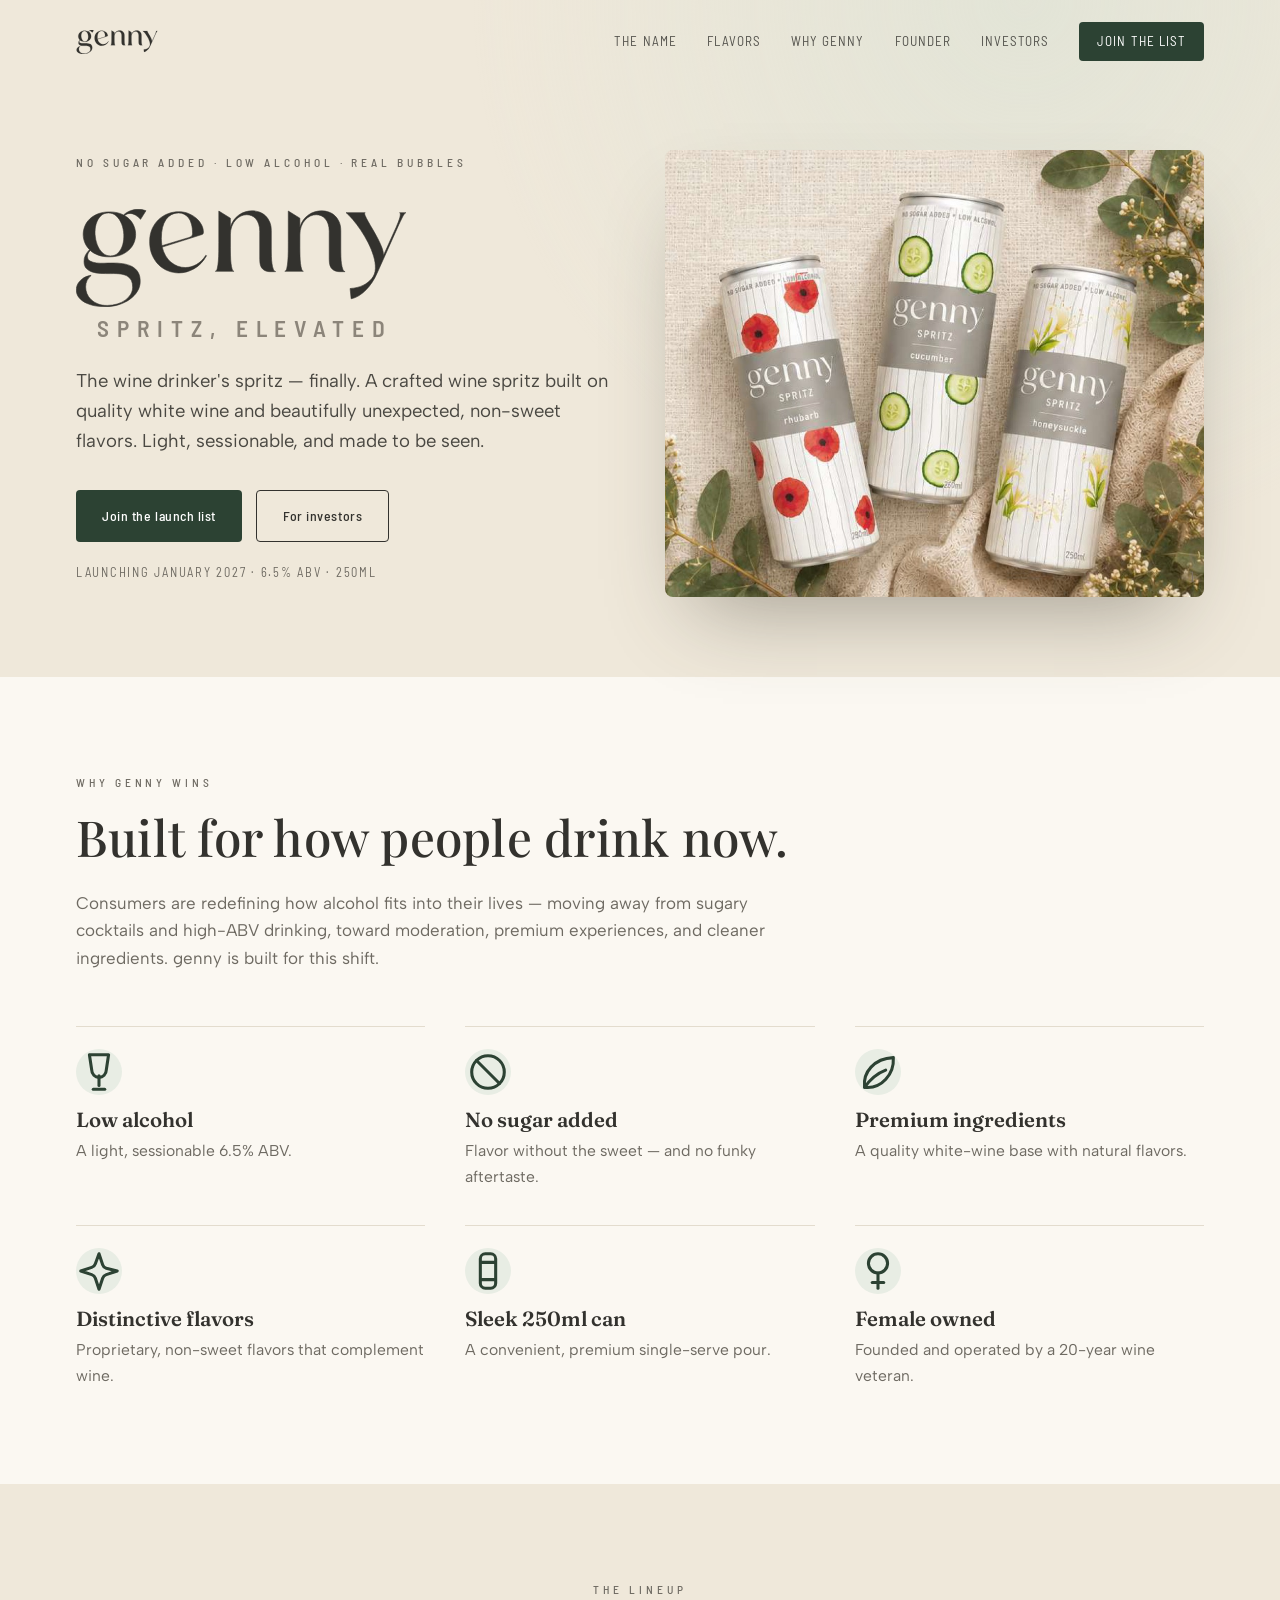
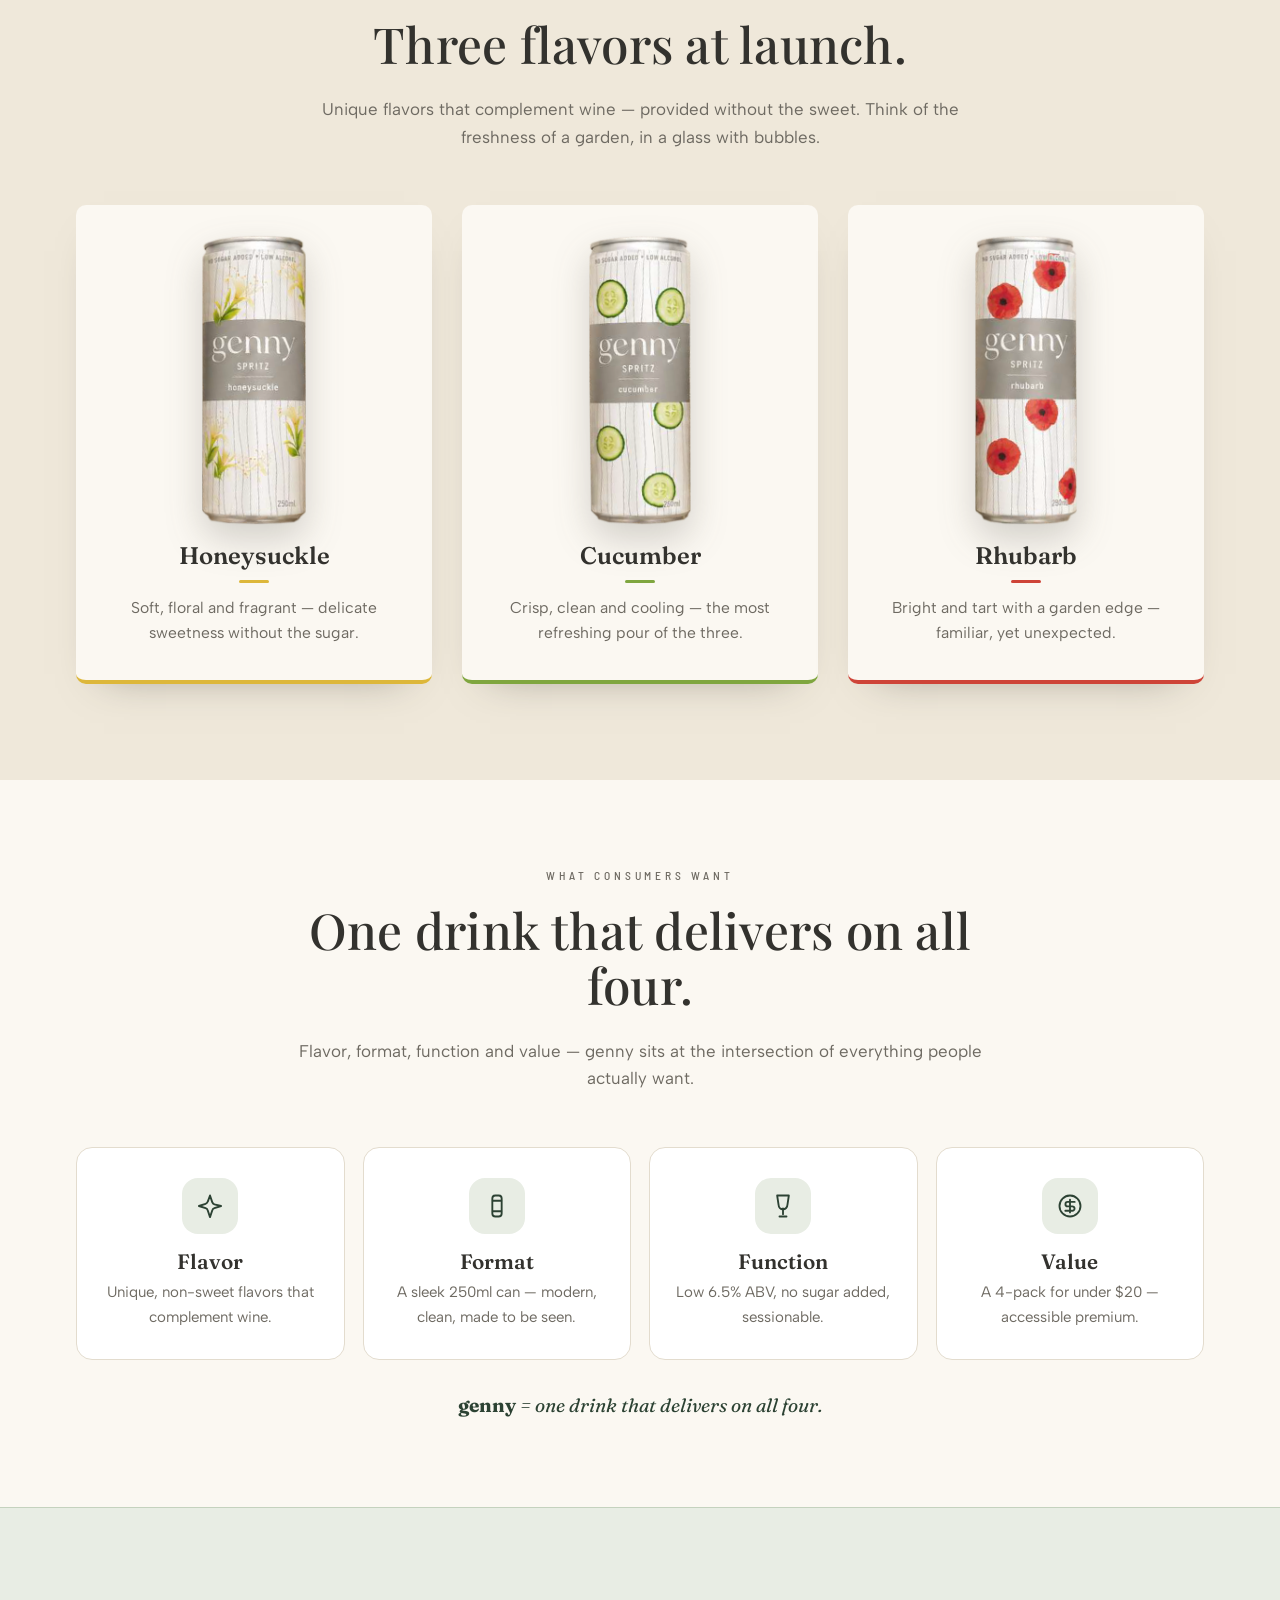
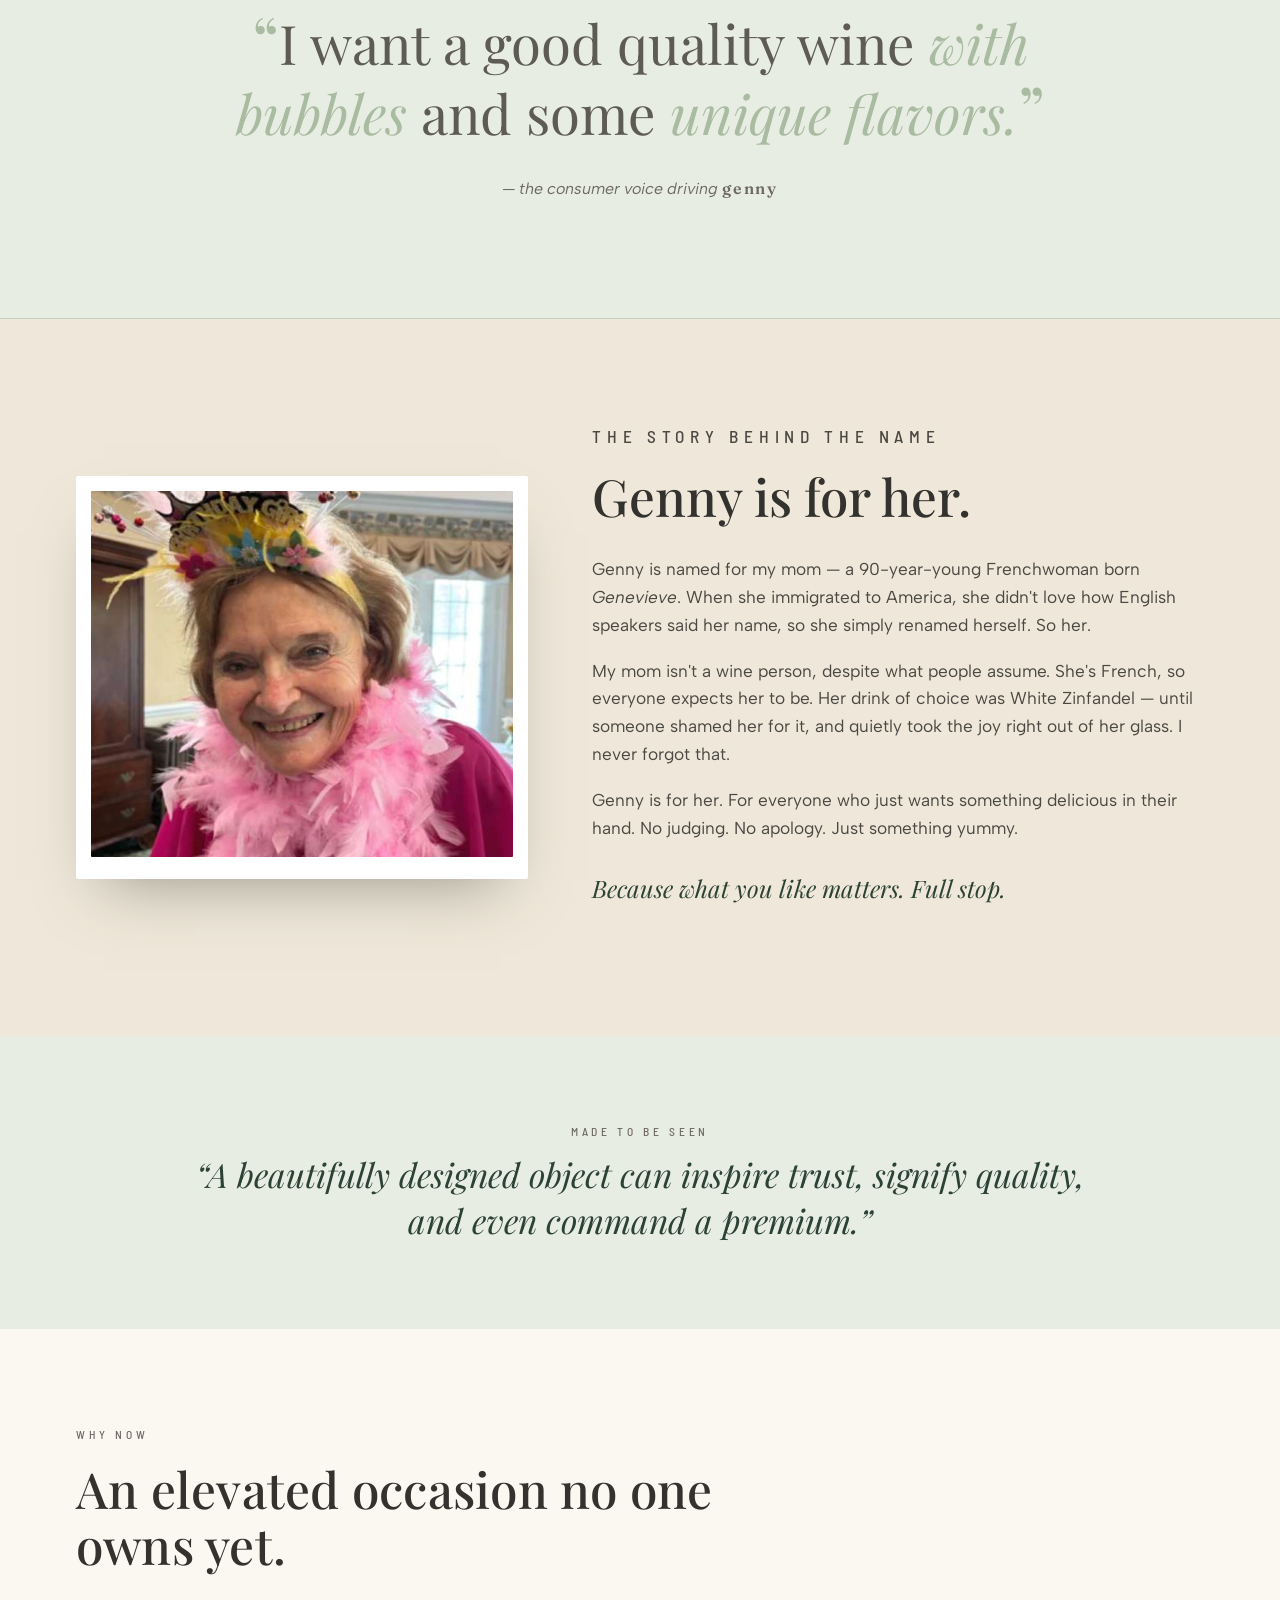
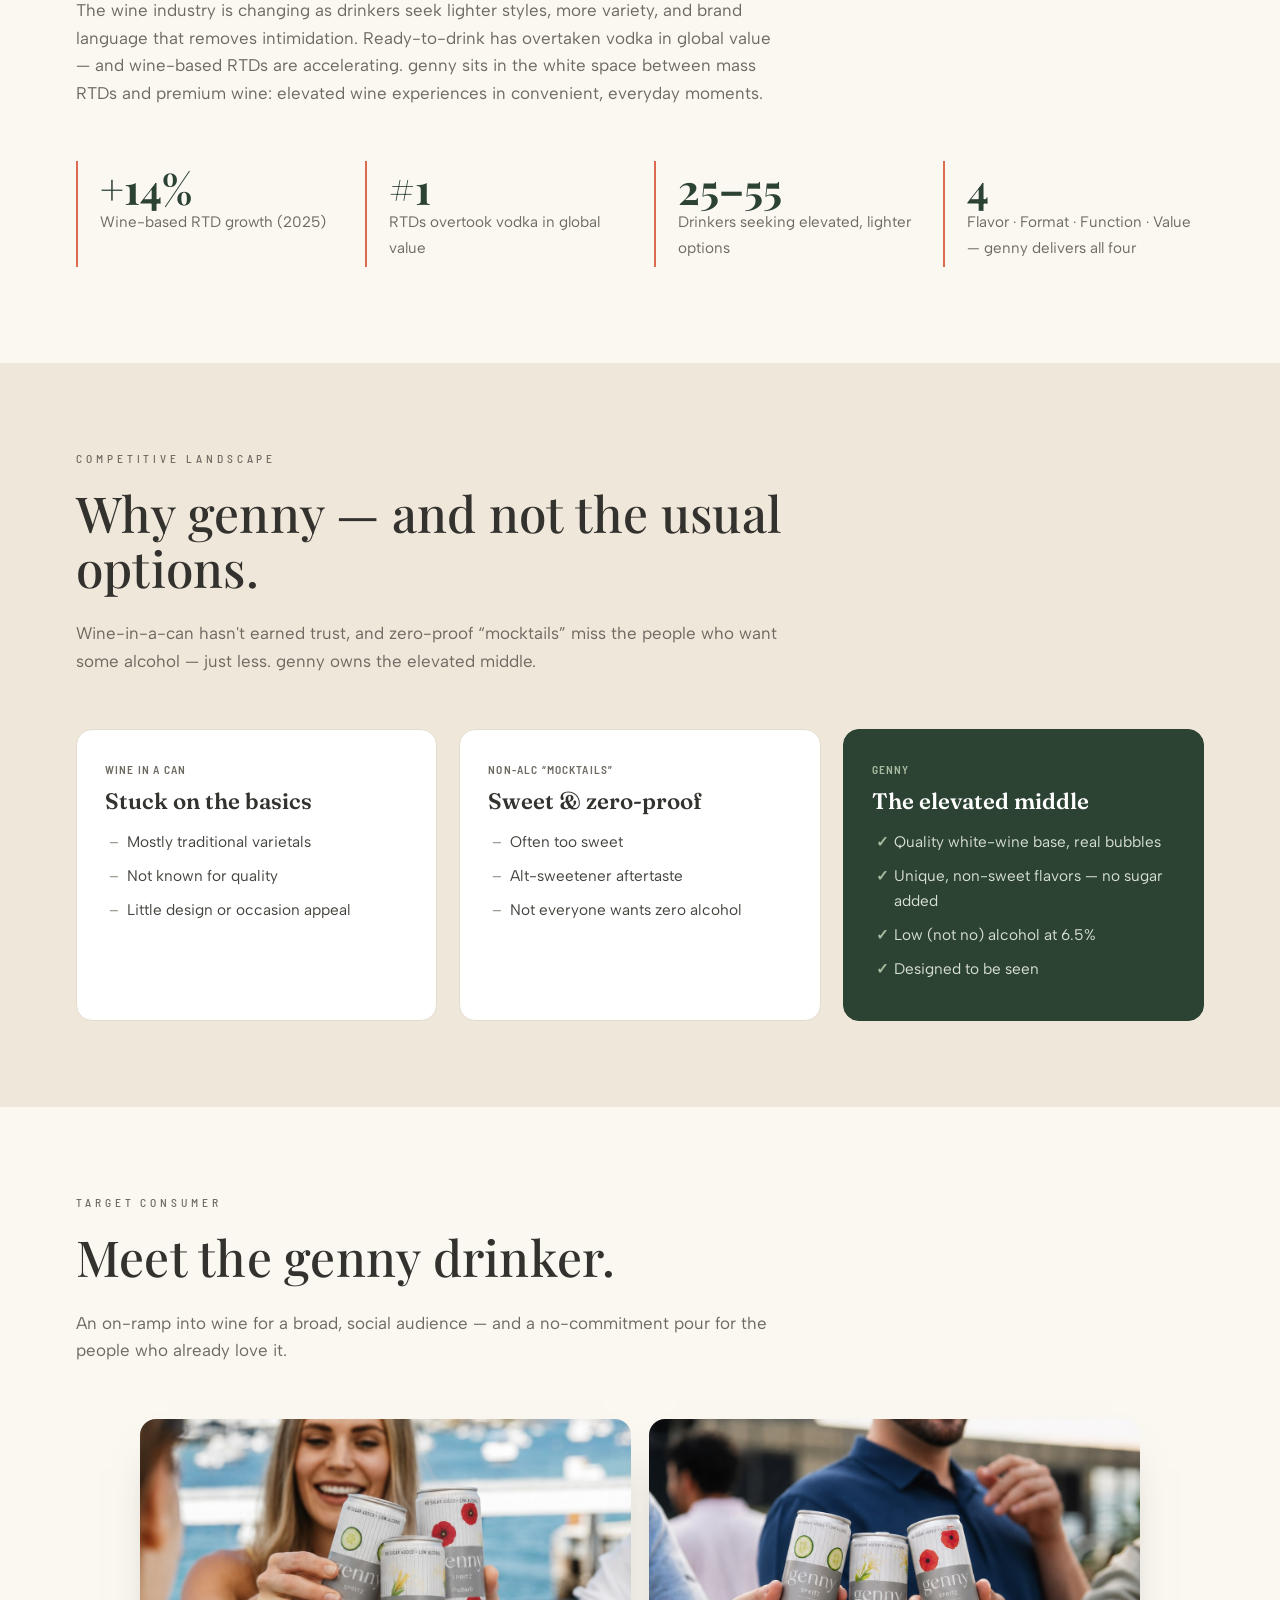
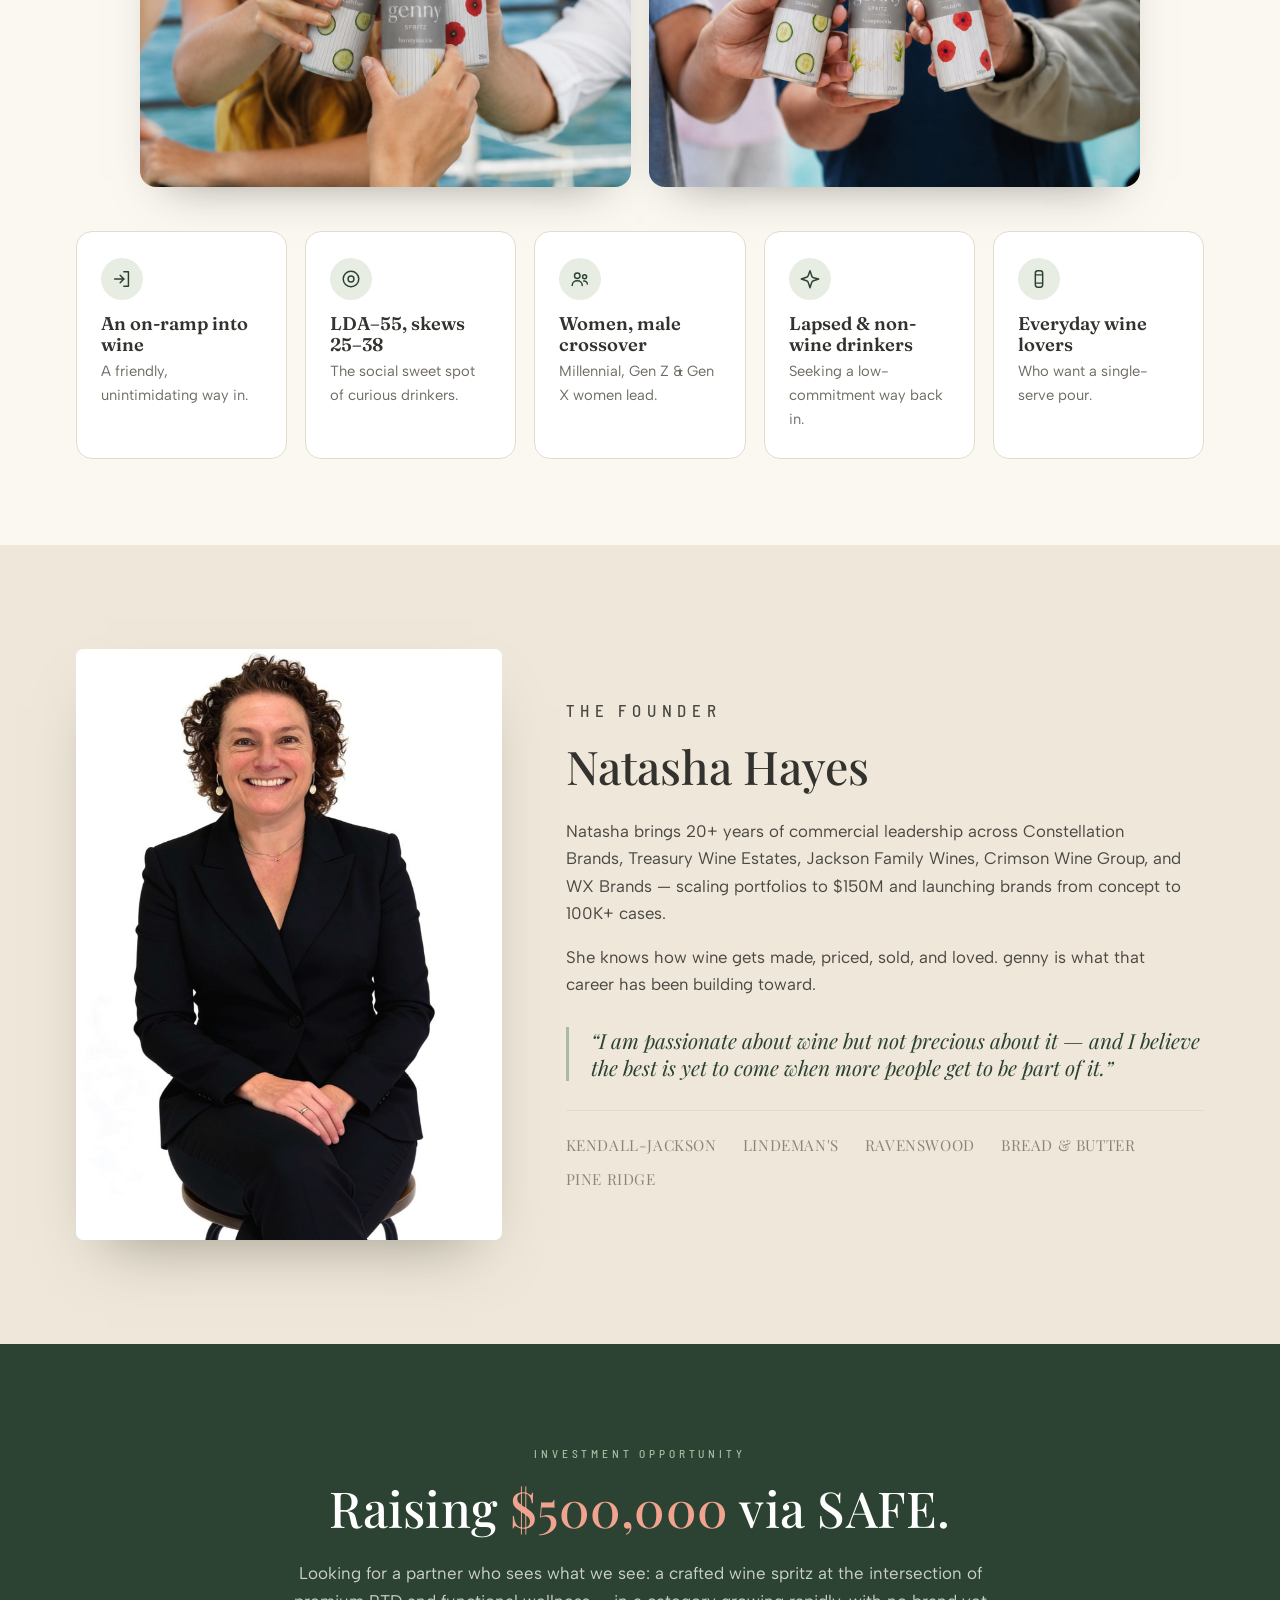
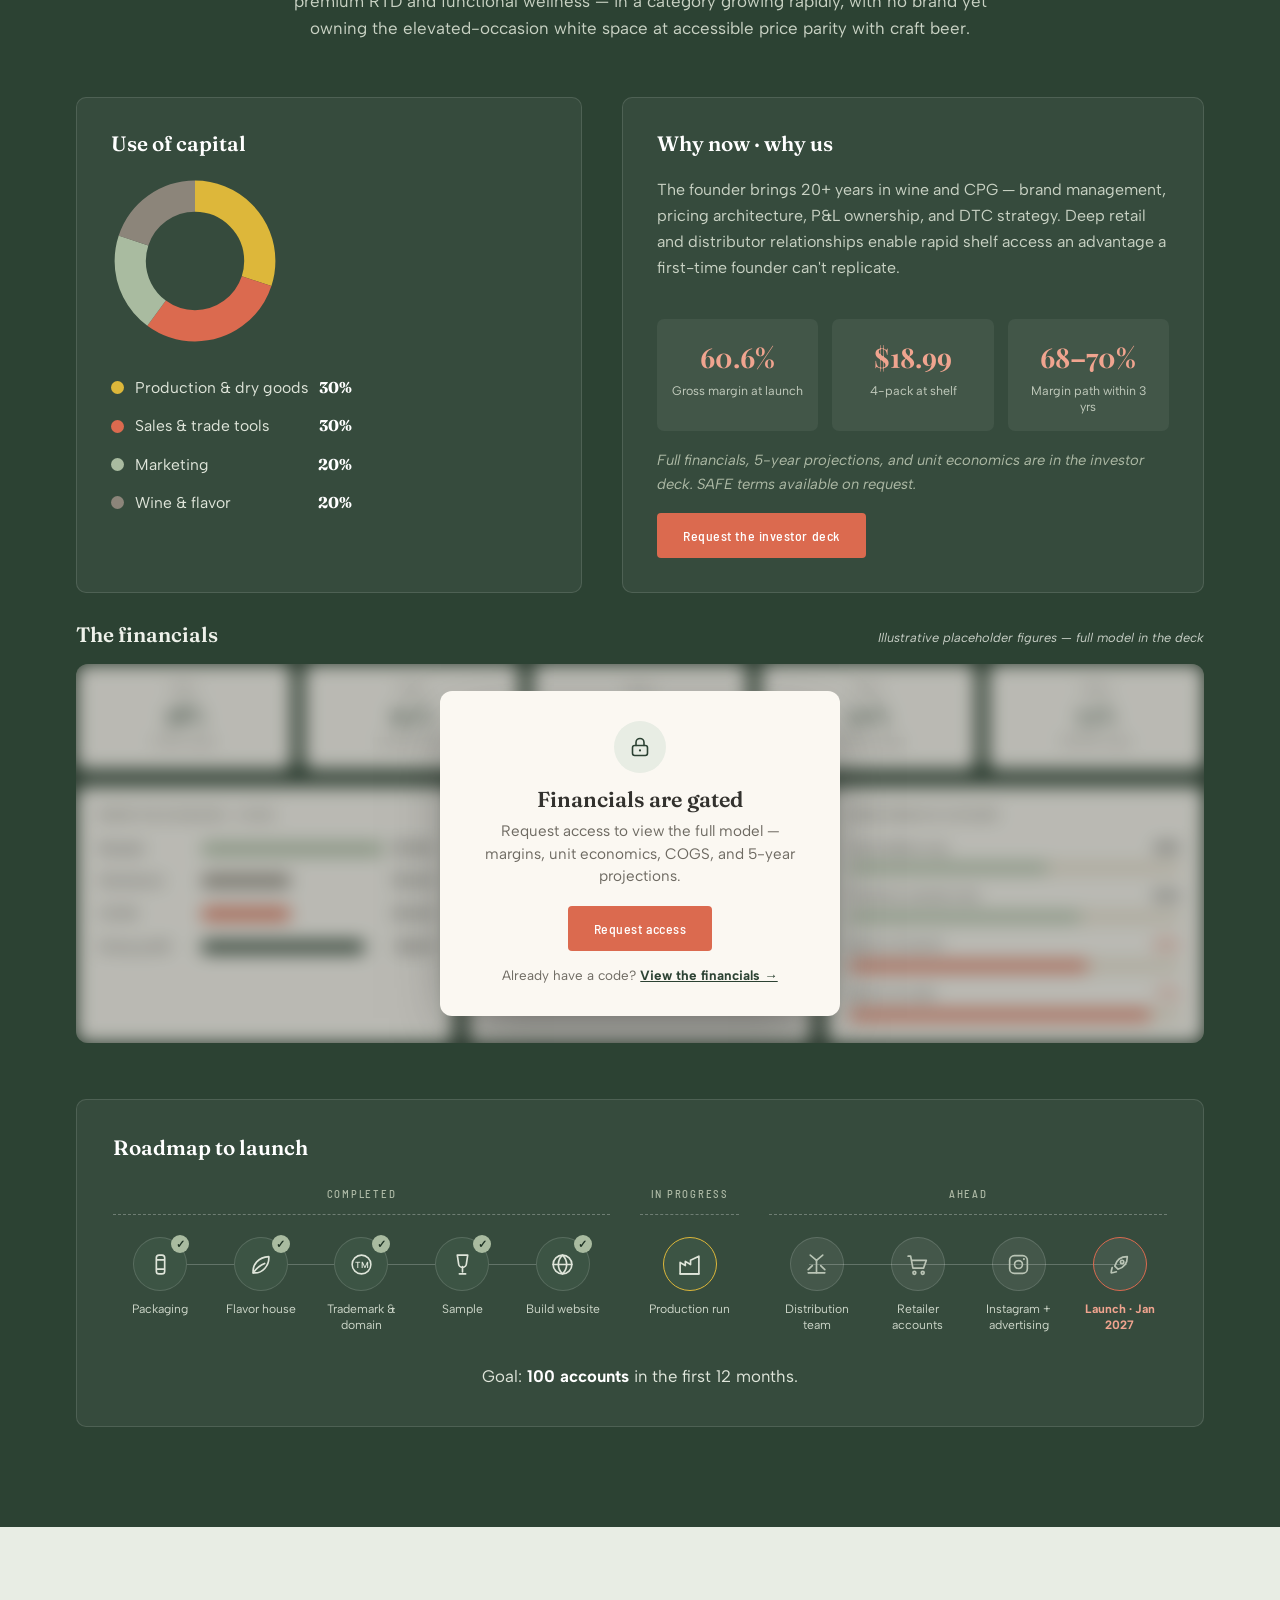
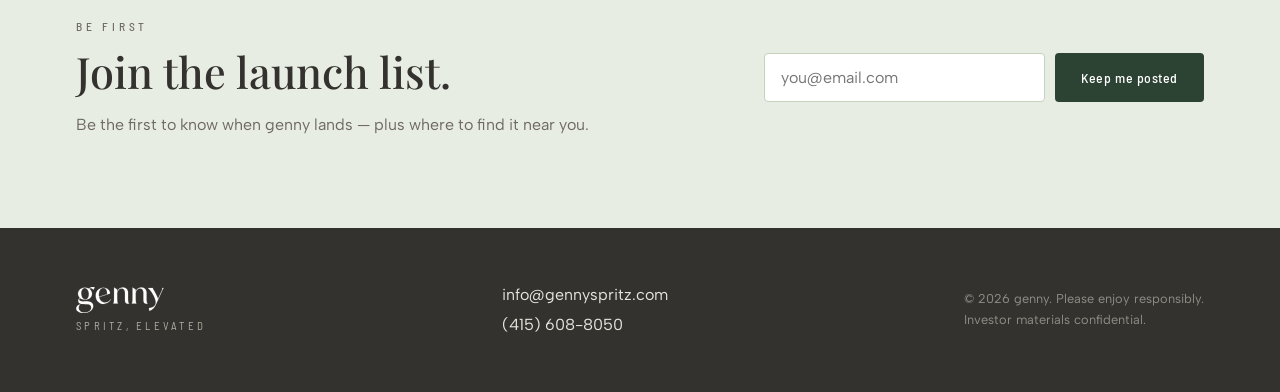
==== commit d2681c4f: "Auto-email investor codes via Resend + clickable HTML email; fix request-access copy - admin grant/r" ====
--- a/index.html
+++ b/index.html
@@ -338,7 +338,7 @@
             <div class="teaser"><strong>$18.99</strong><span>4-pack at shelf</span></div>
             <div class="teaser"><strong>68–70%</strong><span>Margin path within 3 yrs</span></div>
           </div>
-          <p class="gated-line">Full financials, projections, and the SAFE terms are in the investor deck.</p>
+          <p class="gated-line">Full financials, 5-year projections, and unit economics are in the investor deck. SAFE terms available on request.</p>
           <button class="btn btn-coral" data-open-deck>Request the investor deck</button>
         </div>
       </div>
@@ -490,7 +490,8 @@
     <button class="modal-close" data-close aria-label="Close">×</button>
     <h3 id="deck-title">Request access</h3>
     <p class="modal-sub">A few details and Natasha will email you a private access code for the full
-      financials — plus the deck, projections, and SAFE terms.</p>
+      financials — the deck, 5-year projections, and unit economics. SAFE terms are available
+      separately on request.</p>
     <form class="js-form" data-api="request-access" data-subject="Investor deck request — genny" data-mailto="info@gennyspritz.com" novalidate>
       <div class="form-fields">
         <label for="d-name">Name</label>
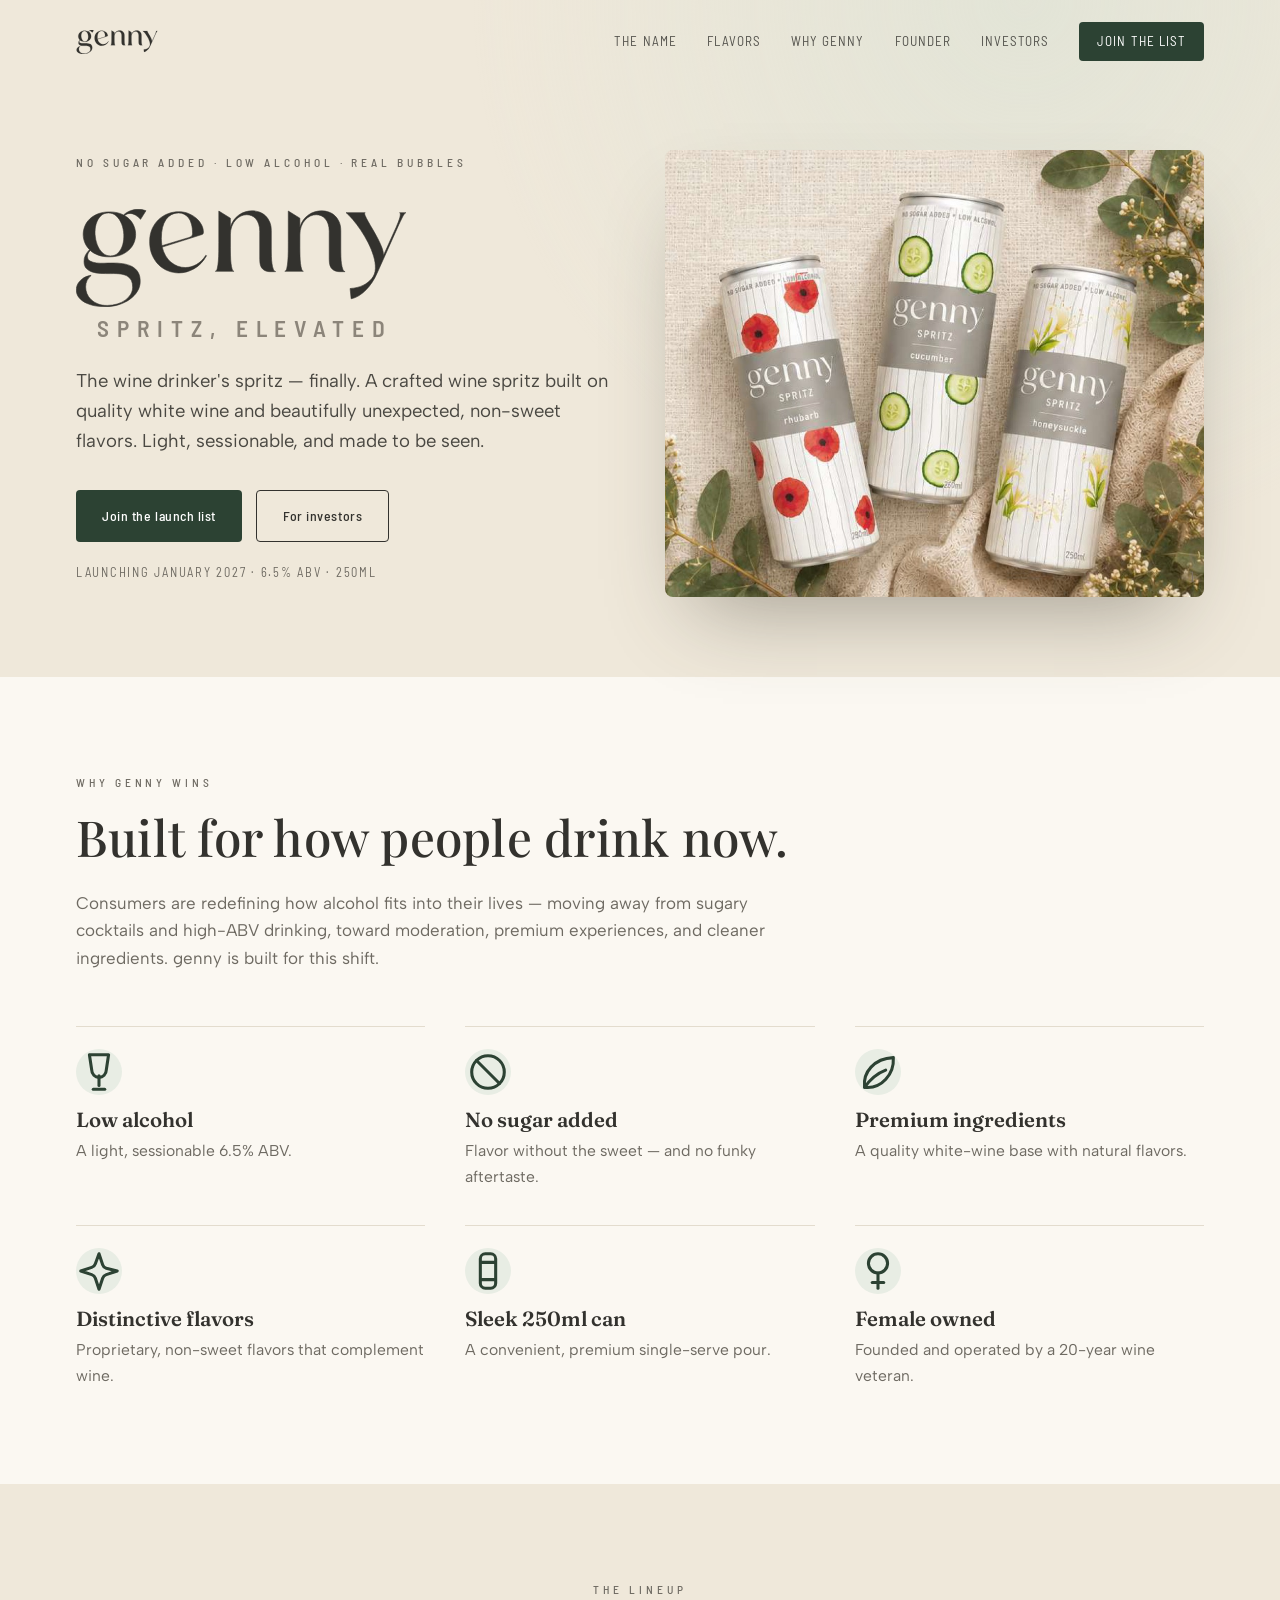
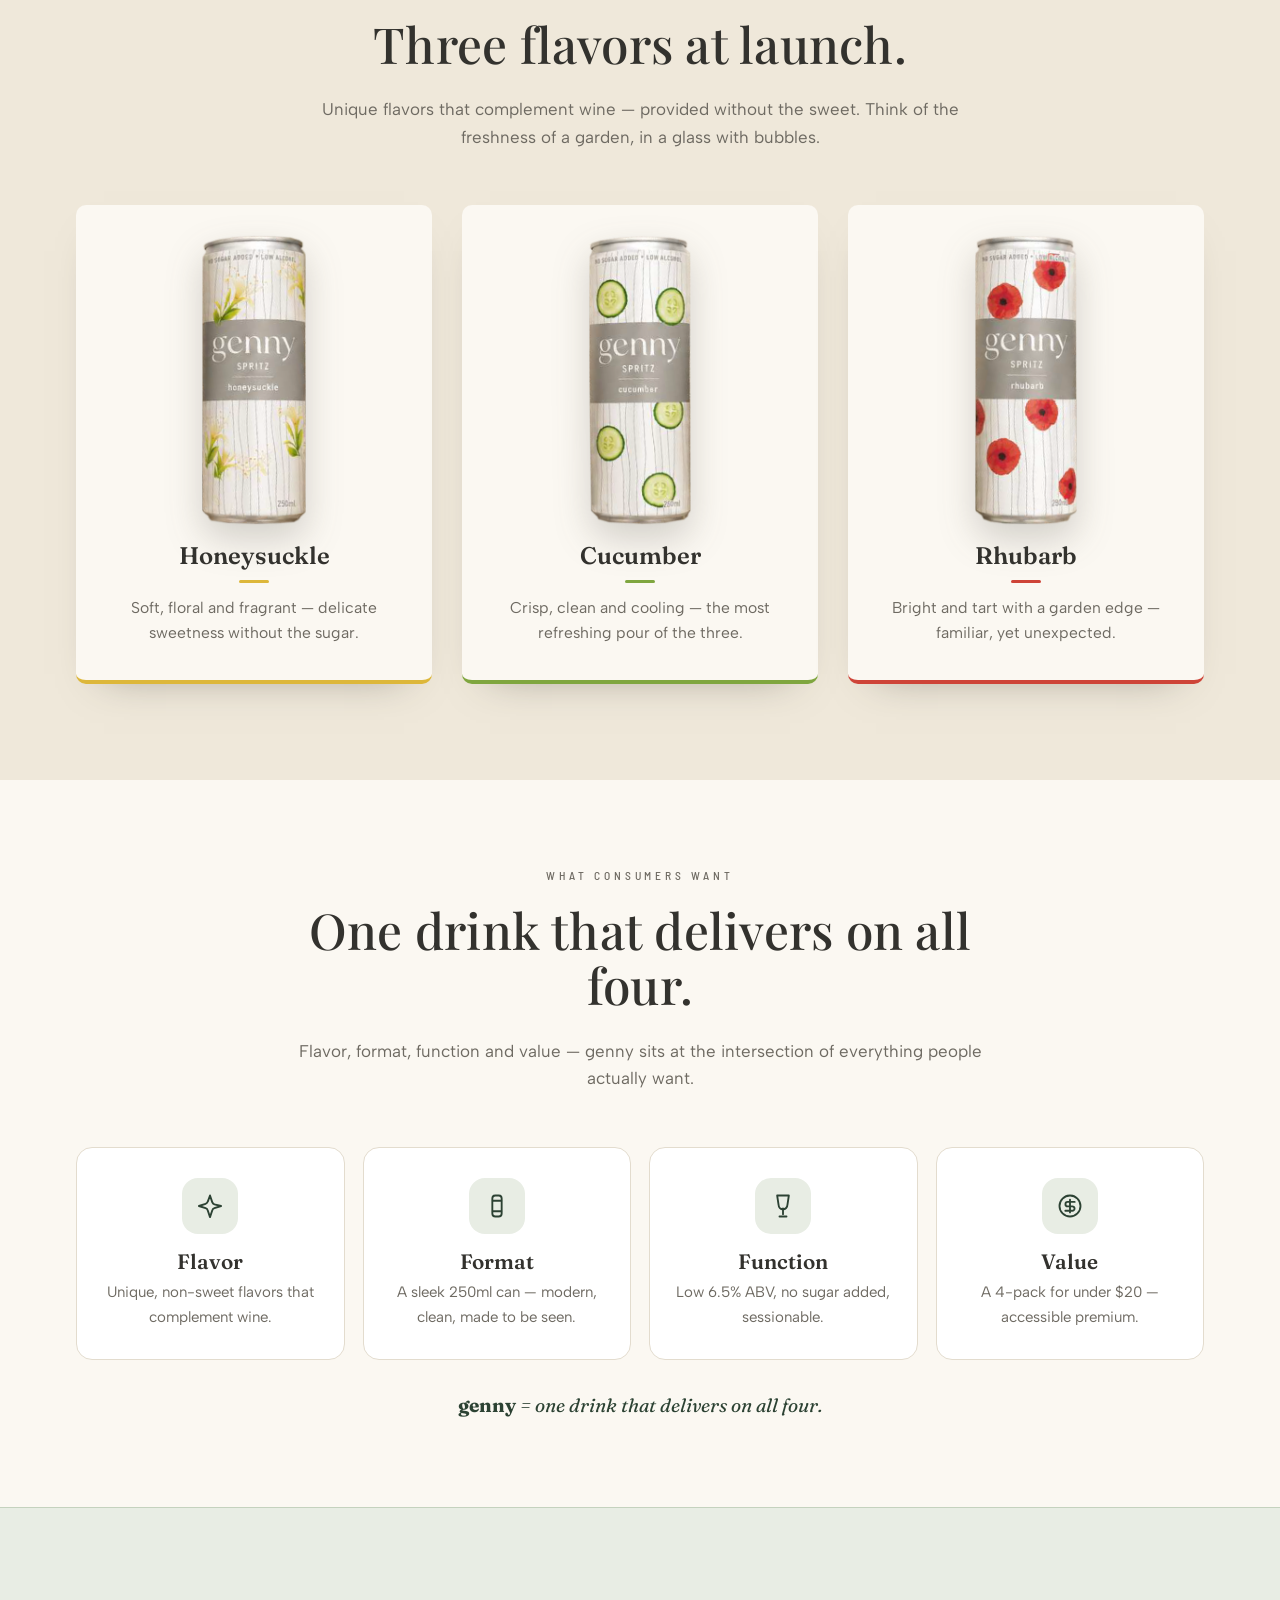
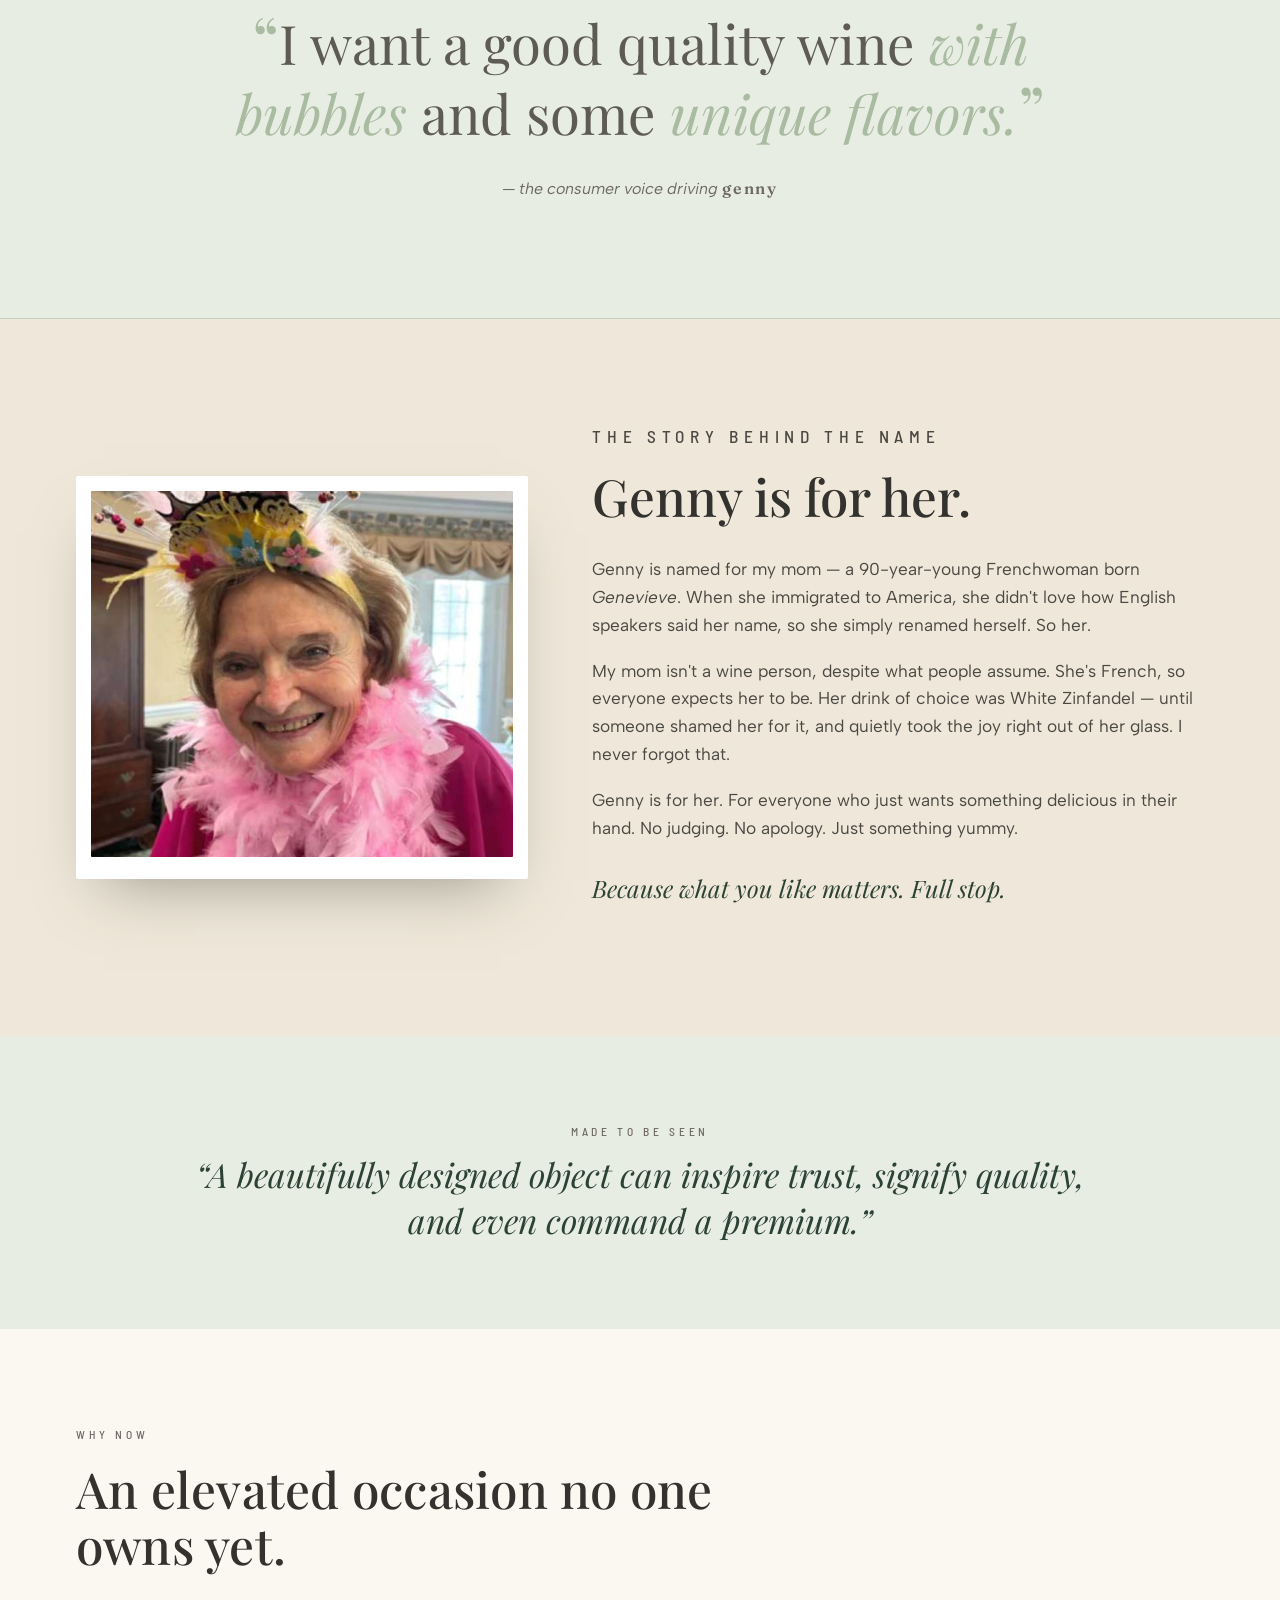
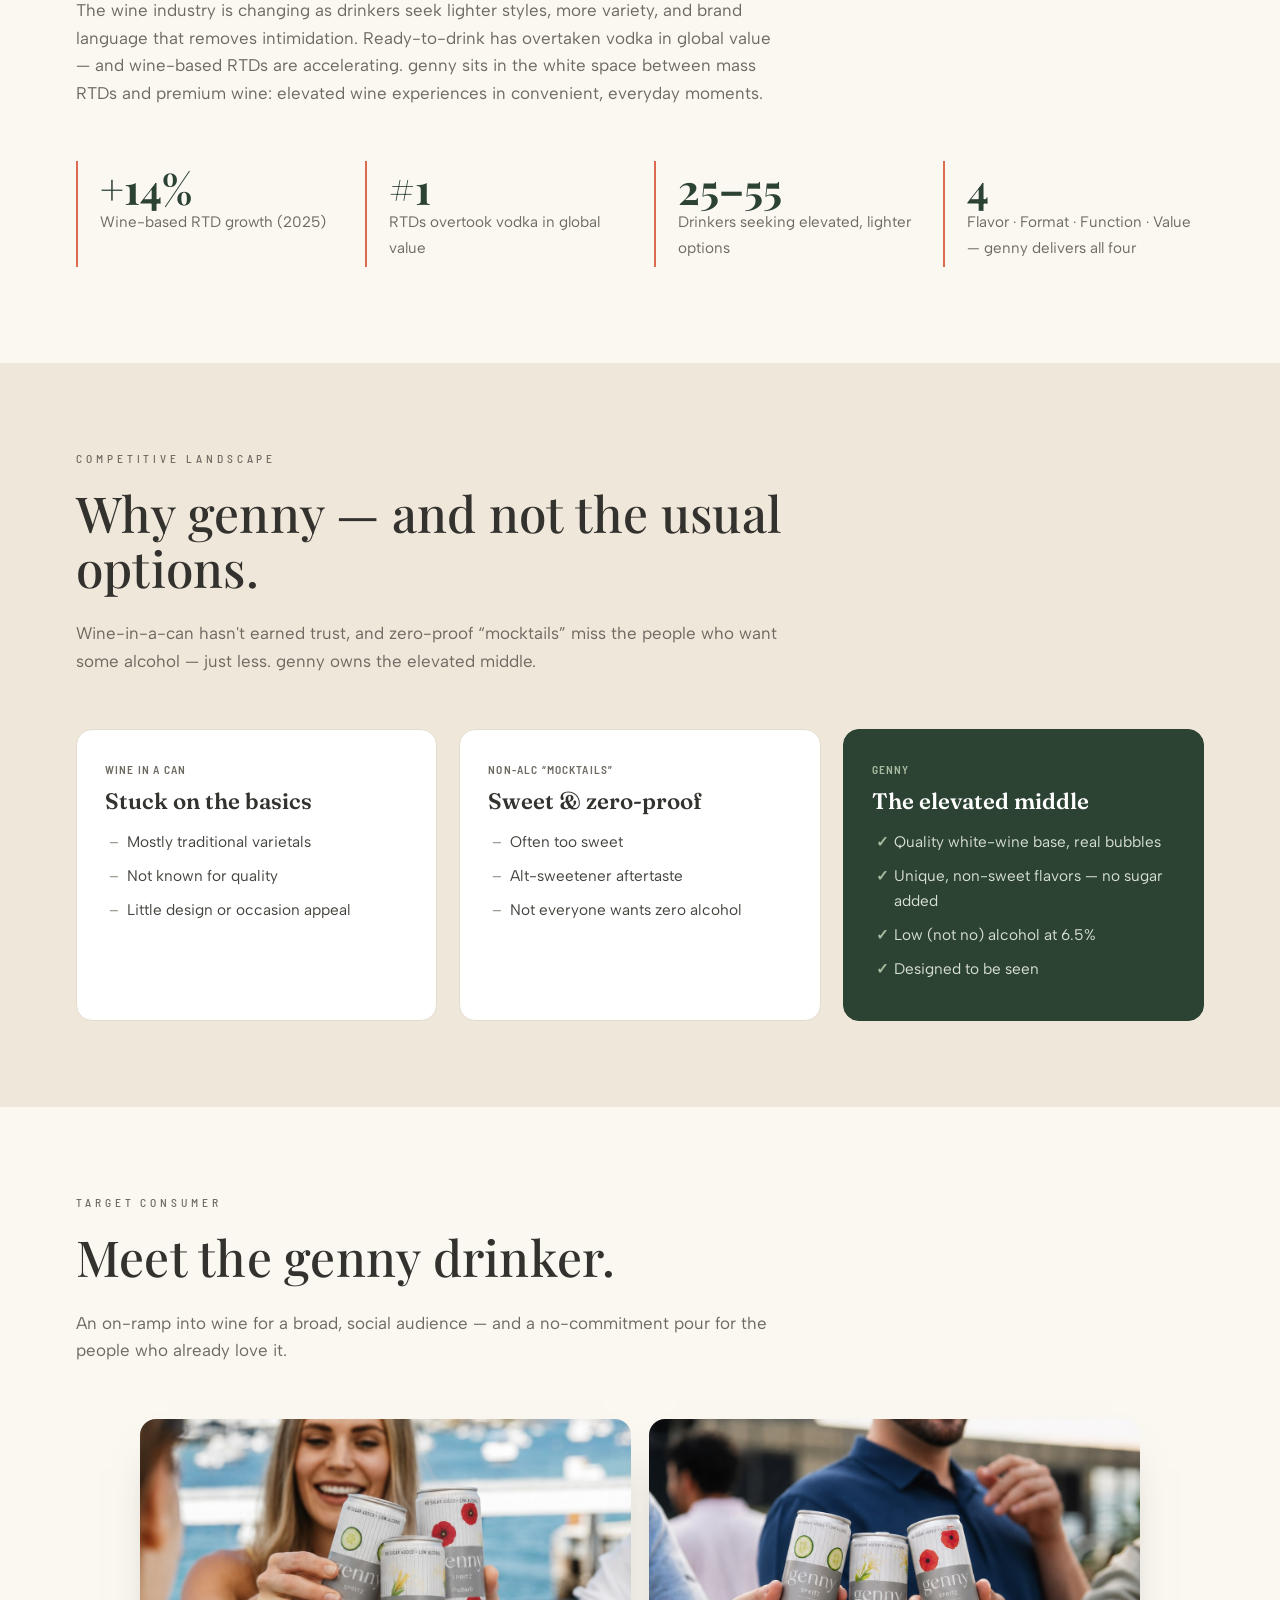
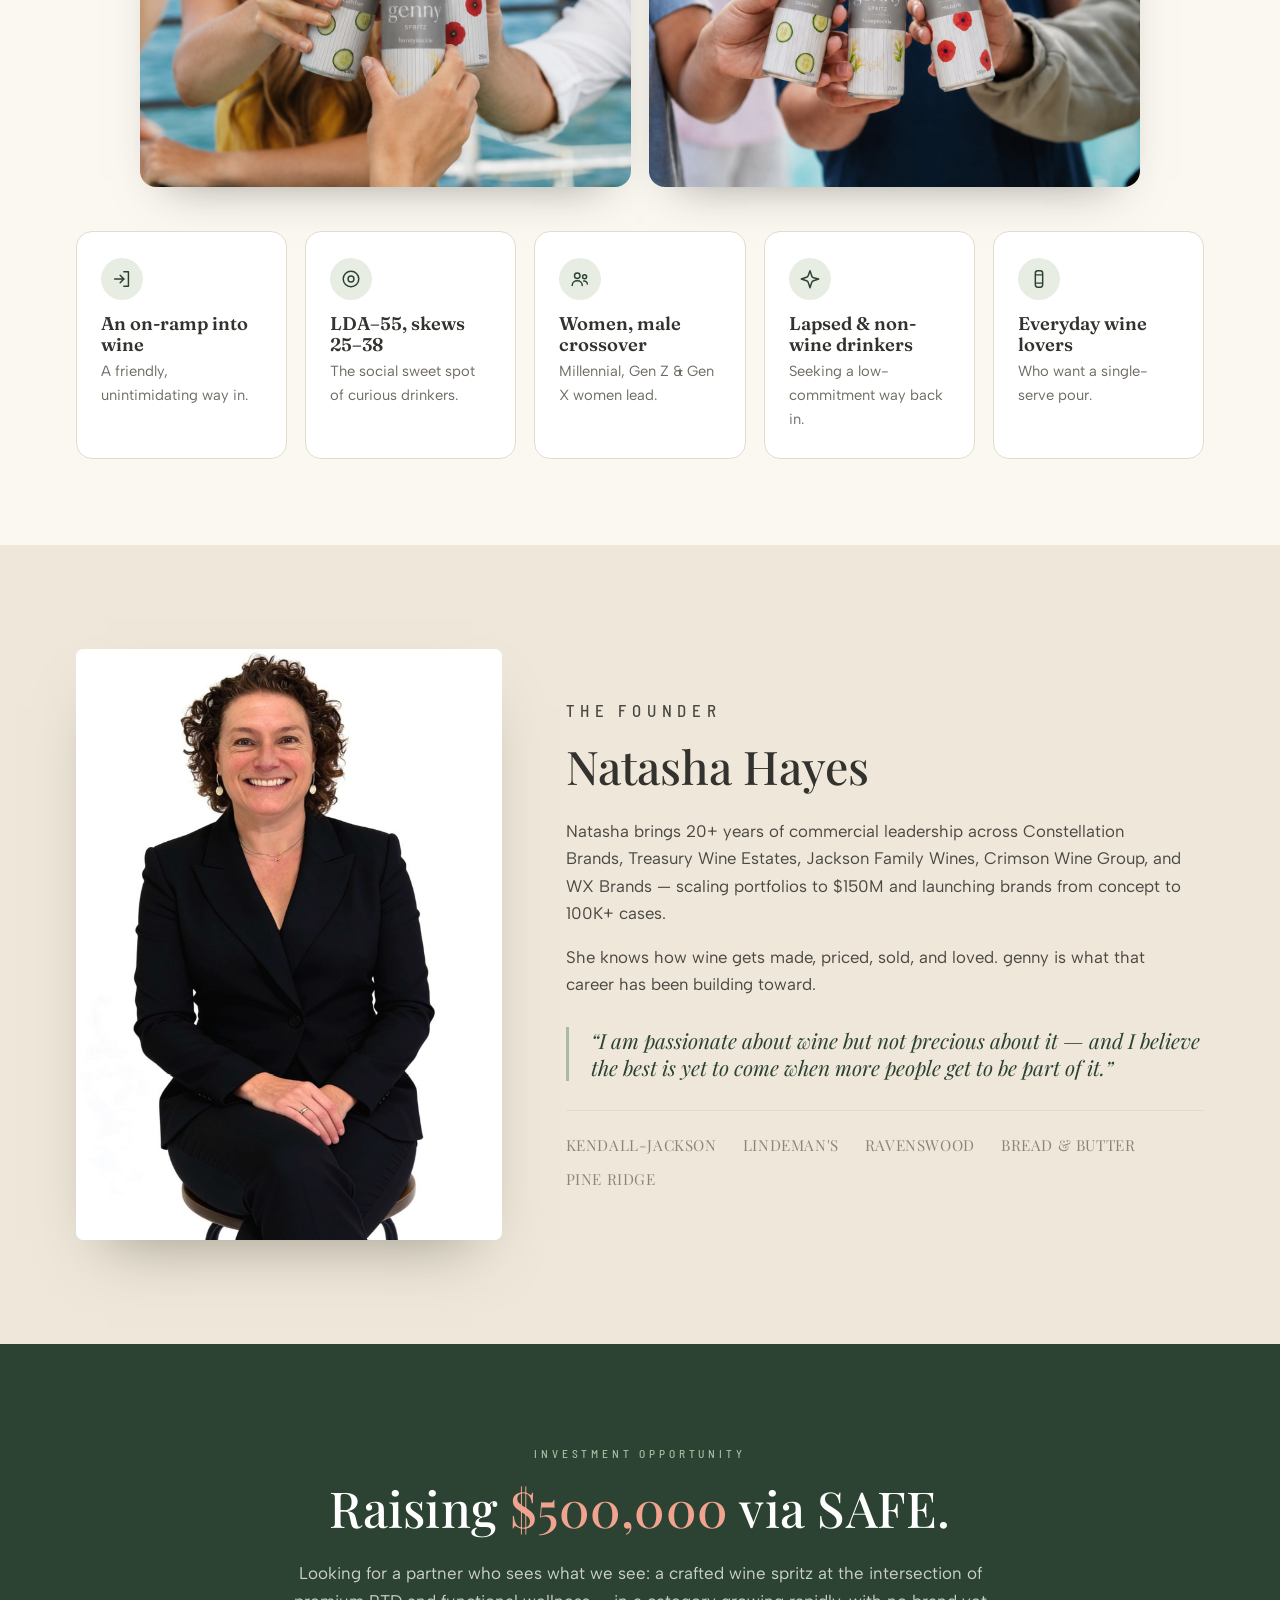
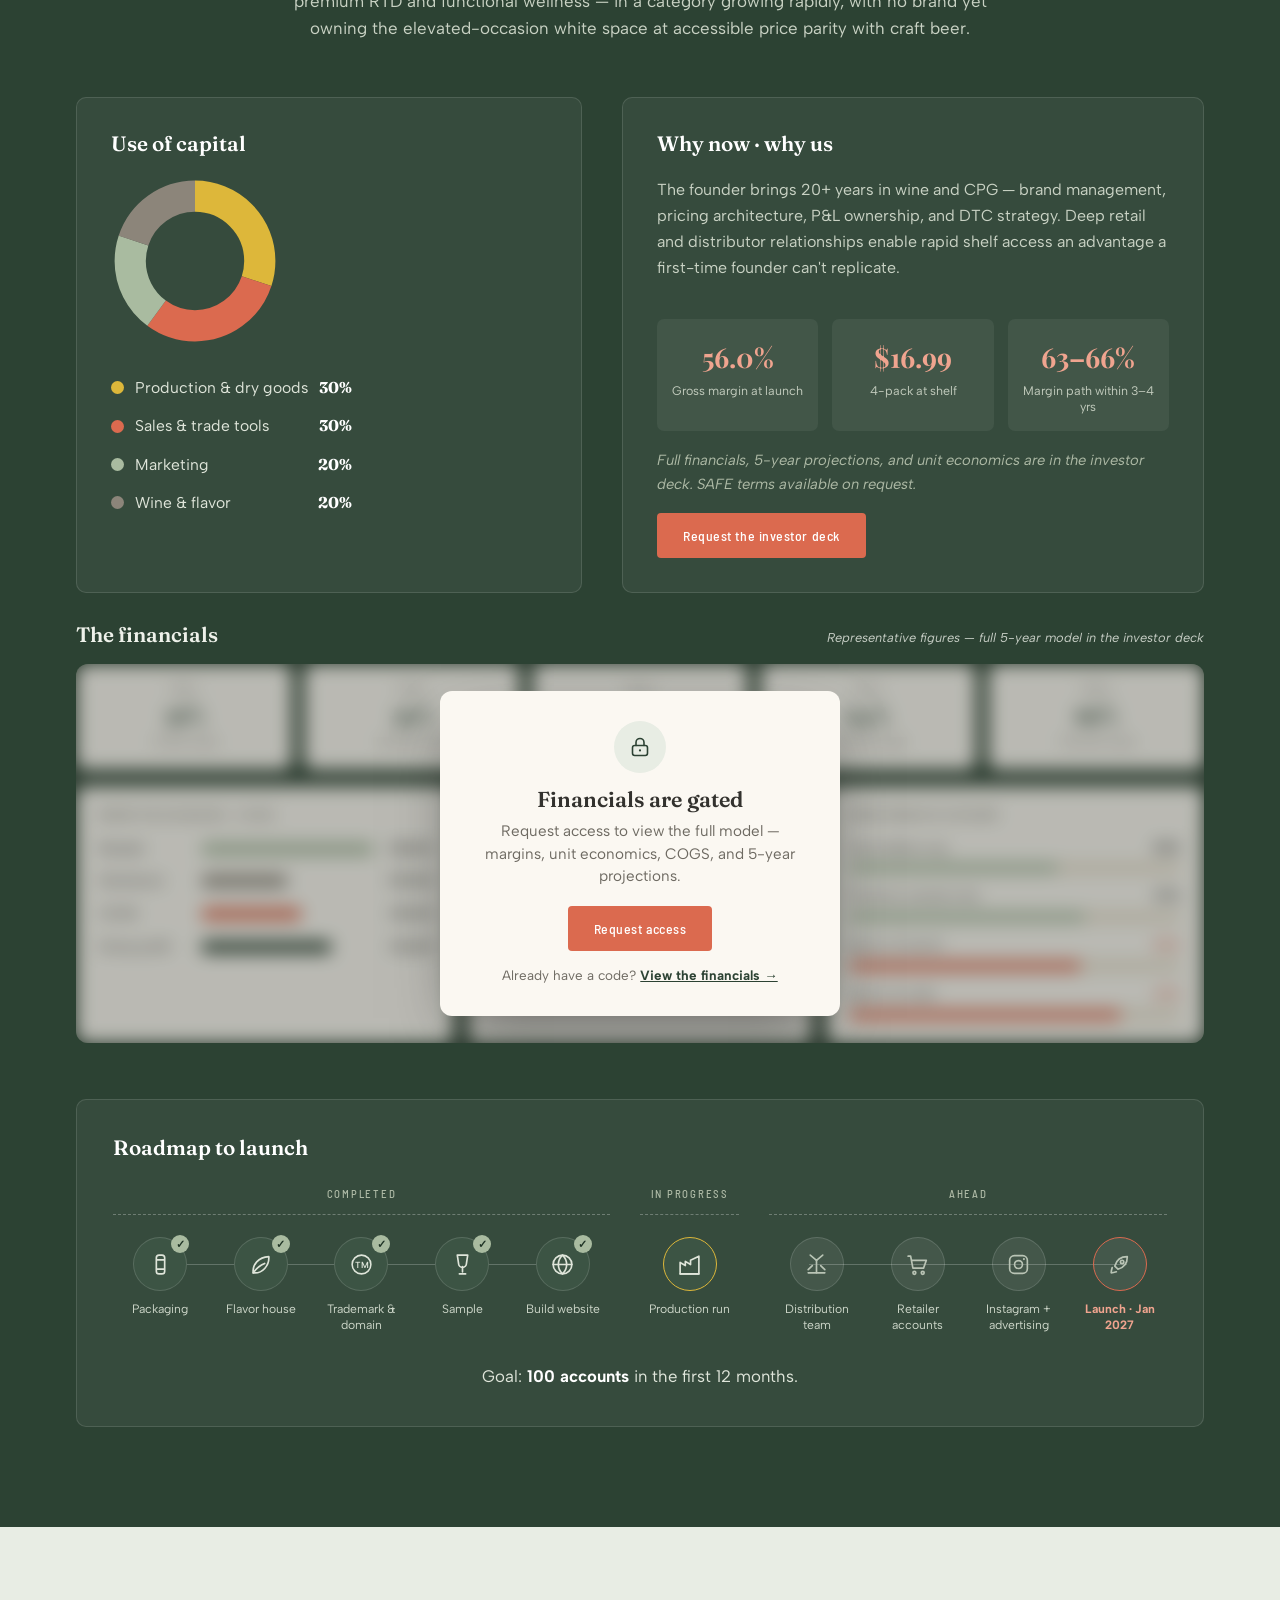
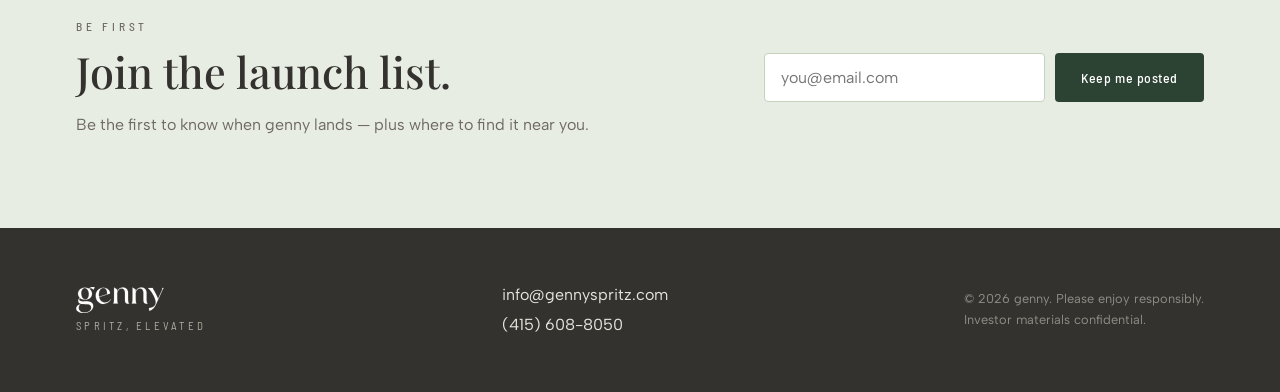
==== commit 0c841fcd: "Homepage financials → deck (headline figures; granular detail kept representative) - teaser: 56.0% l" ====
--- a/index.html
+++ b/index.html
@@ -334,9 +334,9 @@
               access an advantage a first-time founder can't replicate.</p>
           </div>
           <div class="teaser-row" data-teaser-row>
-            <div class="teaser"><strong>60.6%</strong><span>Gross margin at launch</span></div>
-            <div class="teaser"><strong>$18.99</strong><span>4-pack at shelf</span></div>
-            <div class="teaser"><strong>68–70%</strong><span>Margin path within 3 yrs</span></div>
+            <div class="teaser"><strong>56.0%</strong><span>Gross margin at launch</span></div>
+            <div class="teaser"><strong>$16.99</strong><span>4-pack at shelf</span></div>
+            <div class="teaser"><strong>63–66%</strong><span>Margin path within 3–4 yrs</span></div>
           </div>
           <p class="gated-line">Full financials, 5-year projections, and unit economics are in the investor deck. SAFE terms available on request.</p>
           <button class="btn btn-coral" data-open-deck>Request the investor deck</button>
@@ -347,55 +347,55 @@
       <div class="financials reveal" data-financials>
         <div class="fin-head">
           <h3>The financials</h3>
-          <span class="fin-illustrative">Illustrative placeholder figures — full model in the deck</span>
+          <span class="fin-illustrative">Representative figures — full 5-year model in the investor deck</span>
         </div>
         <div class="fin-locked-wrap">
           <div class="fin-content">
             <div class="fin-years">
-              <div class="fin-year"><span>Year 1</span><strong>58%</strong><em>5,000 cases</em></div>
-              <div class="fin-year"><span>Year 2</span><strong>63%</strong><em>12,000 cases</em></div>
-              <div class="fin-year"><span>Year 3</span><strong>67%</strong><em>25,000 cases</em></div>
-              <div class="fin-year"><span>Year 4</span><strong>70%</strong><em>48,000 cases</em></div>
-              <div class="fin-year"><span>Year 5</span><strong>73%</strong><em>80,000 cases</em></div>
+              <div class="fin-year"><span>Year 1</span><strong>56%</strong><em>~5,000 cases</em></div>
+              <div class="fin-year"><span>Year 2</span><strong>59%</strong><em>~20,000 cases</em></div>
+              <div class="fin-year"><span>Year 3</span><strong>61%</strong><em>~40,000 cases</em></div>
+              <div class="fin-year"><span>Year 4</span><strong>64%</strong><em>~80,000 cases</em></div>
+              <div class="fin-year"><span>Year 5</span><strong>66%</strong><em>~120,000 cases</em></div>
             </div>
             <div class="fin-grid3">
               <div class="fin-mini">
-                <h4>Where the $19.99 goes · 4-pack</h4>
+                <h4>Where the $16.99 goes · 4-pack</h4>
                 <ul class="wf">
-                  <li><span>Retailer</span><span class="wf-bar" style="width:100%;background:var(--sage-deep)"></span><b>$7.00</b></li>
-                  <li><span>Distributor</span><span class="wf-bar" style="width:49%;background:var(--taupe)"></span><b>$3.40</b></li>
-                  <li><span>COGS</span><span class="wf-bar" style="width:49%;background:var(--coral)"></span><b>$3.40</b></li>
-                  <li><span>Gross profit</span><span class="wf-bar" style="width:88%;background:var(--forest)"></span><b>$6.19</b></li>
+                  <li><span>Retailer</span><span class="wf-bar" style="width:100%;background:var(--sage-deep)"></span><b>~$6.00</b></li>
+                  <li><span>Distributor</span><span class="wf-bar" style="width:50%;background:var(--taupe)"></span><b>~$3.00</b></li>
+                  <li><span>COGS</span><span class="wf-bar" style="width:58%;background:var(--coral)"></span><b>~$3.50</b></li>
+                  <li><span>Gross profit</span><span class="wf-bar" style="width:75%;background:var(--forest)"></span><b>~$4.50</b></li>
                 </ul>
               </div>
               <div class="fin-mini">
                 <h4>COGS breakdown · per can</h4>
                 <div class="fin-donut">
-                  <svg viewBox="-4 -4 128 128" role="img" aria-label="COGS breakdown: wine 30%, can 28%, packaging 16%, other 14%, flavor 12%">
+                  <svg viewBox="-4 -4 128 128" role="img" aria-label="COGS breakdown: plain can 32%, co-pack 30%, other 17%, bulk wine 11%, flavor 10%">
                     <g transform="rotate(-90 60 60)" fill="none" stroke-width="22">
-                      <circle cx="60" cy="60" r="50" stroke="var(--forest)" stroke-dasharray="94.2 219.9" stroke-dashoffset="0"/>
-                      <circle cx="60" cy="60" r="50" stroke="var(--sage-deep)" stroke-dasharray="88.0 226.2" stroke-dashoffset="-94.2"/>
-                      <circle cx="60" cy="60" r="50" stroke="var(--taupe)" stroke-dasharray="50.3 263.9" stroke-dashoffset="-182.2"/>
-                      <circle cx="60" cy="60" r="50" stroke="var(--honeysuckle)" stroke-dasharray="44.0 270.2" stroke-dashoffset="-232.5"/>
-                      <circle cx="60" cy="60" r="50" stroke="var(--coral)" stroke-dasharray="37.7 276.5" stroke-dashoffset="-276.5"/>
+                      <circle cx="60" cy="60" r="50" stroke="var(--forest)" stroke-dasharray="100.5 213.7" stroke-dashoffset="0"/>
+                      <circle cx="60" cy="60" r="50" stroke="var(--sage-deep)" stroke-dasharray="94.2 219.9" stroke-dashoffset="-100.5"/>
+                      <circle cx="60" cy="60" r="50" stroke="var(--taupe)" stroke-dasharray="53.4 260.7" stroke-dashoffset="-194.7"/>
+                      <circle cx="60" cy="60" r="50" stroke="var(--honeysuckle)" stroke-dasharray="34.6 279.6" stroke-dashoffset="-248.1"/>
+                      <circle cx="60" cy="60" r="50" stroke="var(--coral)" stroke-dasharray="31.4 282.7" stroke-dashoffset="-282.7"/>
                     </g>
                   </svg>
                   <ul>
-                    <li><span class="dot" style="background:var(--forest)"></span>Wine<b>30%</b></li>
-                    <li><span class="dot" style="background:var(--sage-deep)"></span>Can<b>28%</b></li>
-                    <li><span class="dot" style="background:var(--taupe)"></span>Packaging<b>16%</b></li>
-                    <li><span class="dot" style="background:var(--honeysuckle)"></span>Other<b>14%</b></li>
-                    <li><span class="dot" style="background:var(--coral)"></span>Flavor<b>12%</b></li>
+                    <li><span class="dot" style="background:var(--forest)"></span>Plain can<b>32%</b></li>
+                    <li><span class="dot" style="background:var(--sage-deep)"></span>Co-pack<b>30%</b></li>
+                    <li><span class="dot" style="background:var(--taupe)"></span>Other<b>17%</b></li>
+                    <li><span class="dot" style="background:var(--honeysuckle)"></span>Bulk wine<b>11%</b></li>
+                    <li><span class="dot" style="background:var(--coral)"></span>Flavor<b>10%</b></li>
                   </ul>
                 </div>
               </div>
               <div class="fin-mini">
                 <h4>Gross margin vs category</h4>
                 <ul class="hbars">
-                  <li><div class="hbars-top"><span>Hard seltzer avg</span><b>48%</b></div><div class="track"><div class="fill" style="width:60%"></div></div></li>
-                  <li><div class="hbars-top"><span>Premium canned wine</span><b>56%</b></div><div class="track"><div class="fill" style="width:70%"></div></div></li>
-                  <li class="hi"><div class="hbars-top"><span>genny at launch</span><b>58%</b></div><div class="track"><div class="fill" style="width:72%"></div></div></li>
-                  <li class="hi"><div class="hbars-top"><span>genny at scale</span><b>73%</b></div><div class="track"><div class="fill" style="width:91%"></div></div></li>
+                  <li><div class="hbars-top"><span>Hard seltzer avg</span><b>50%</b></div><div class="track"><div class="fill" style="width:63%"></div></div></li>
+                  <li><div class="hbars-top"><span>Premium canned wine</span><b>57%</b></div><div class="track"><div class="fill" style="width:71%"></div></div></li>
+                  <li class="hi"><div class="hbars-top"><span>genny at launch</span><b>56%</b></div><div class="track"><div class="fill" style="width:70%"></div></div></li>
+                  <li class="hi"><div class="hbars-top"><span>genny at scale</span><b>66%</b></div><div class="track"><div class="fill" style="width:82%"></div></div></li>
                 </ul>
               </div>
             </div>
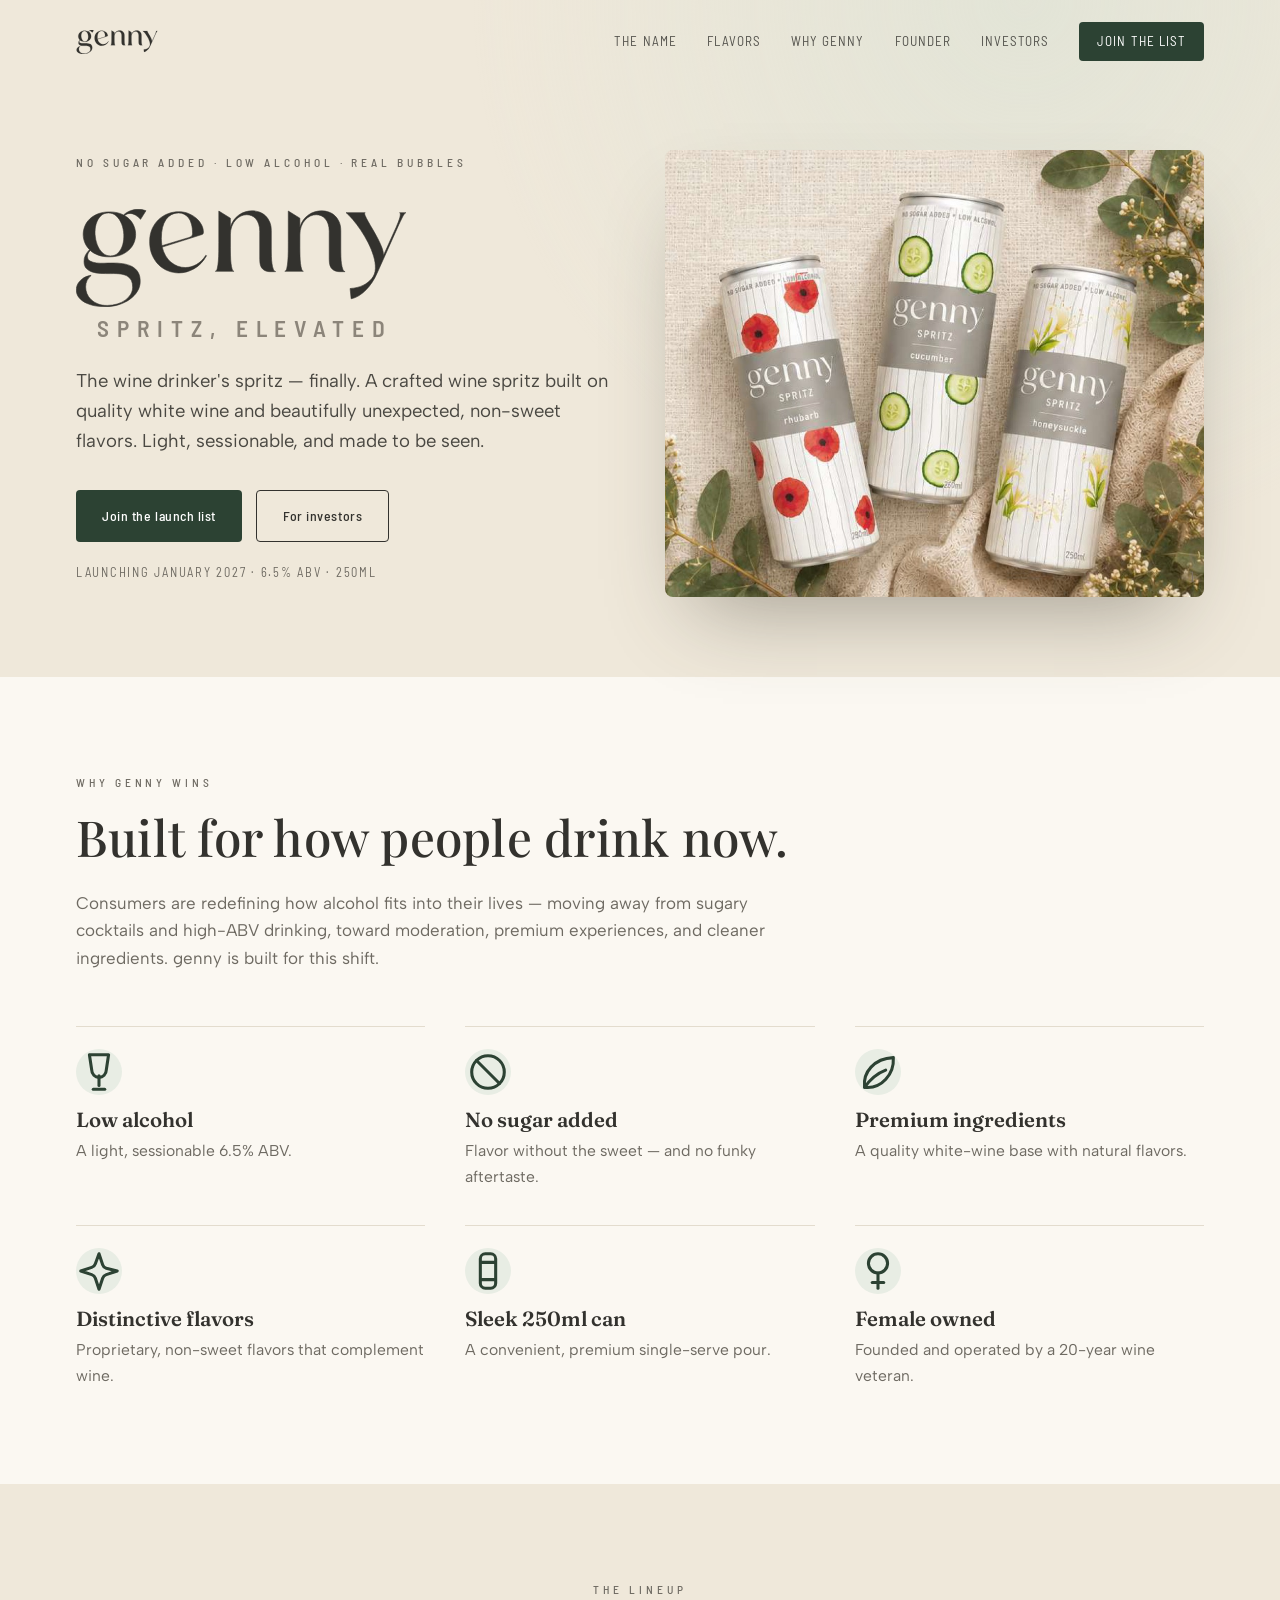
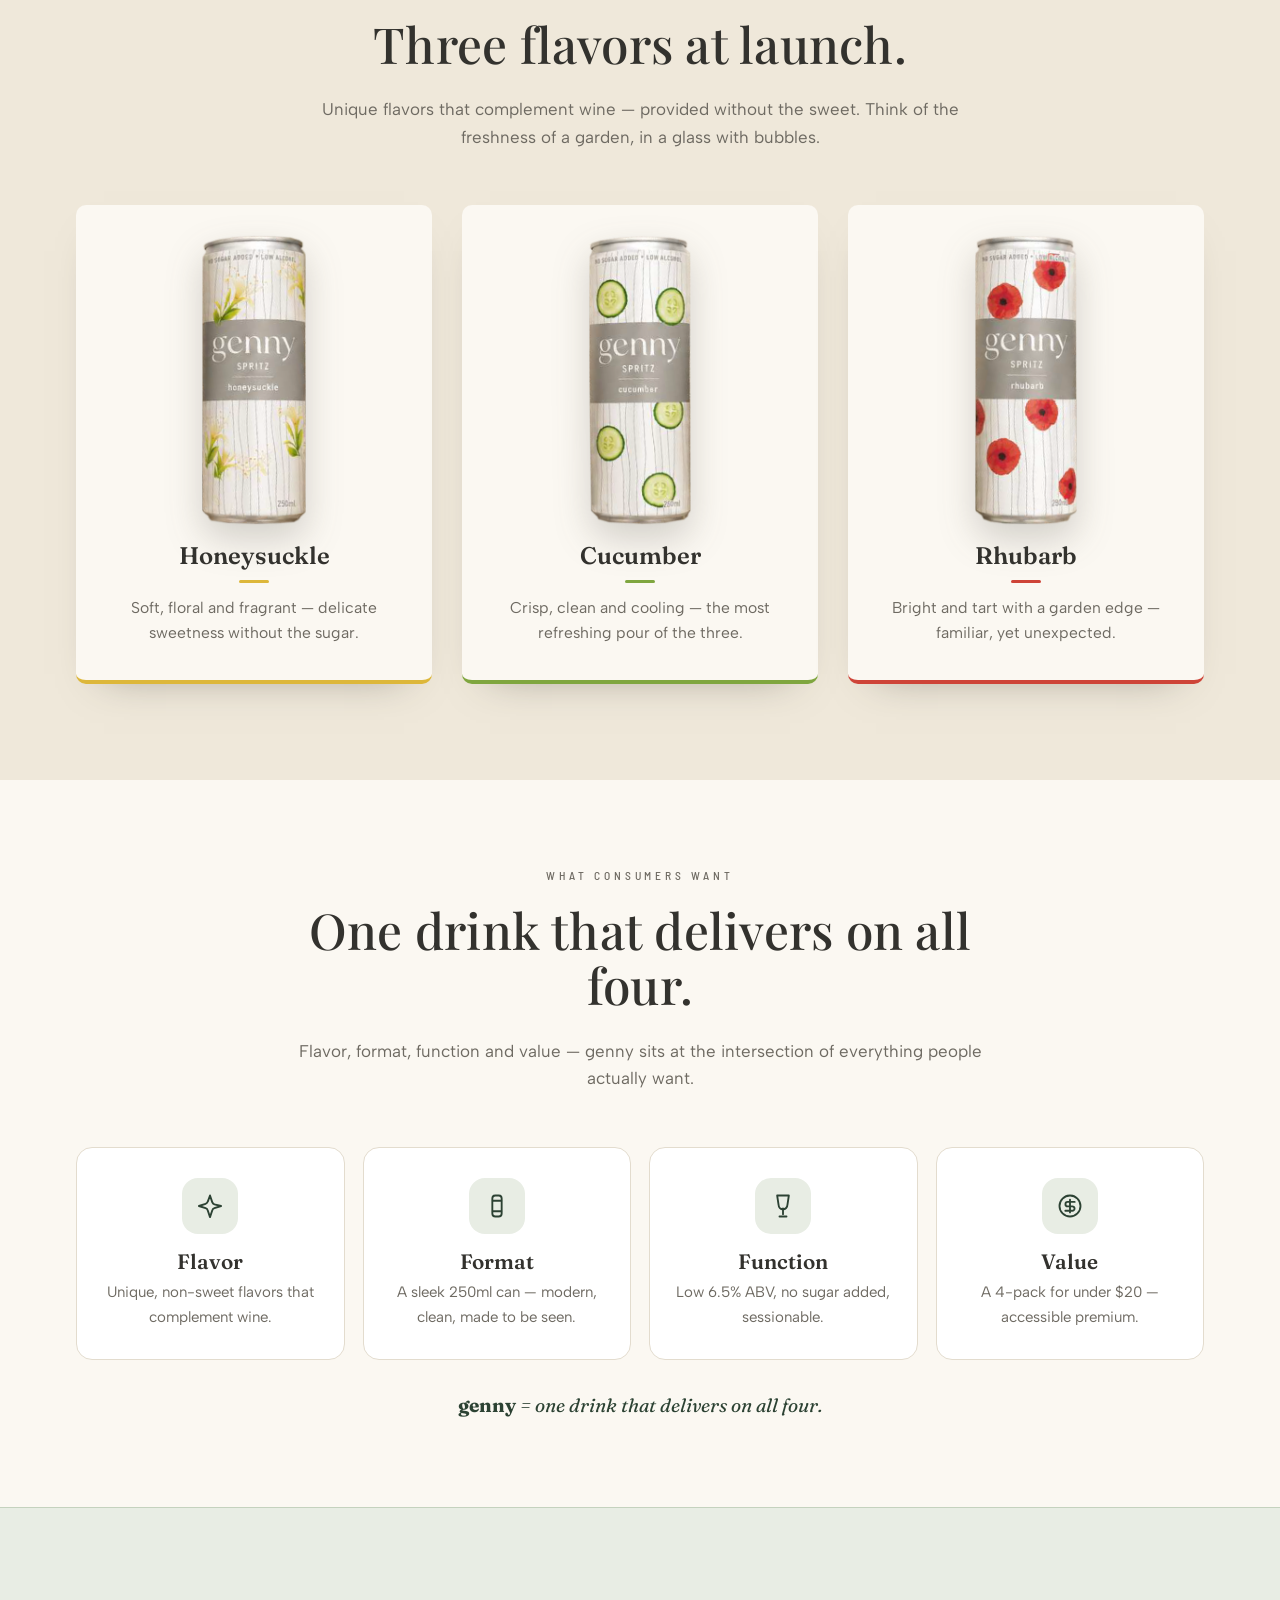
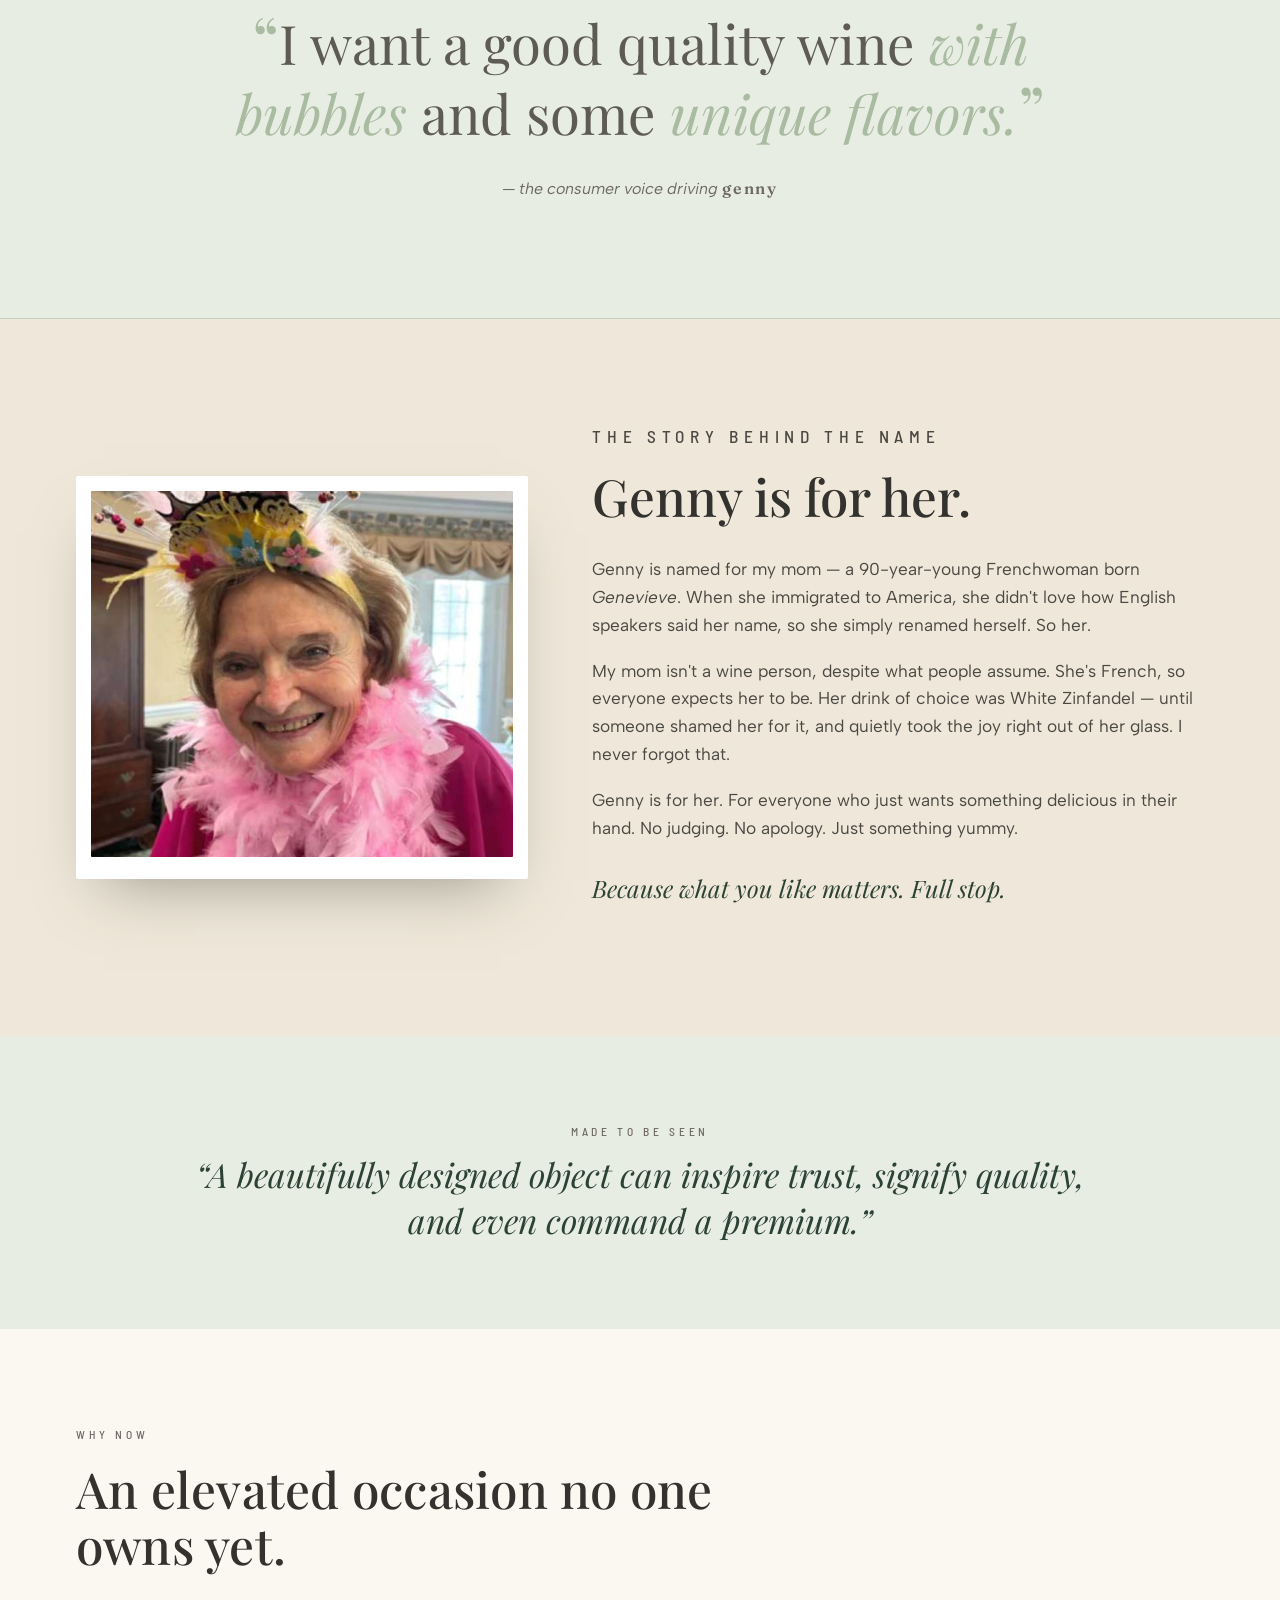
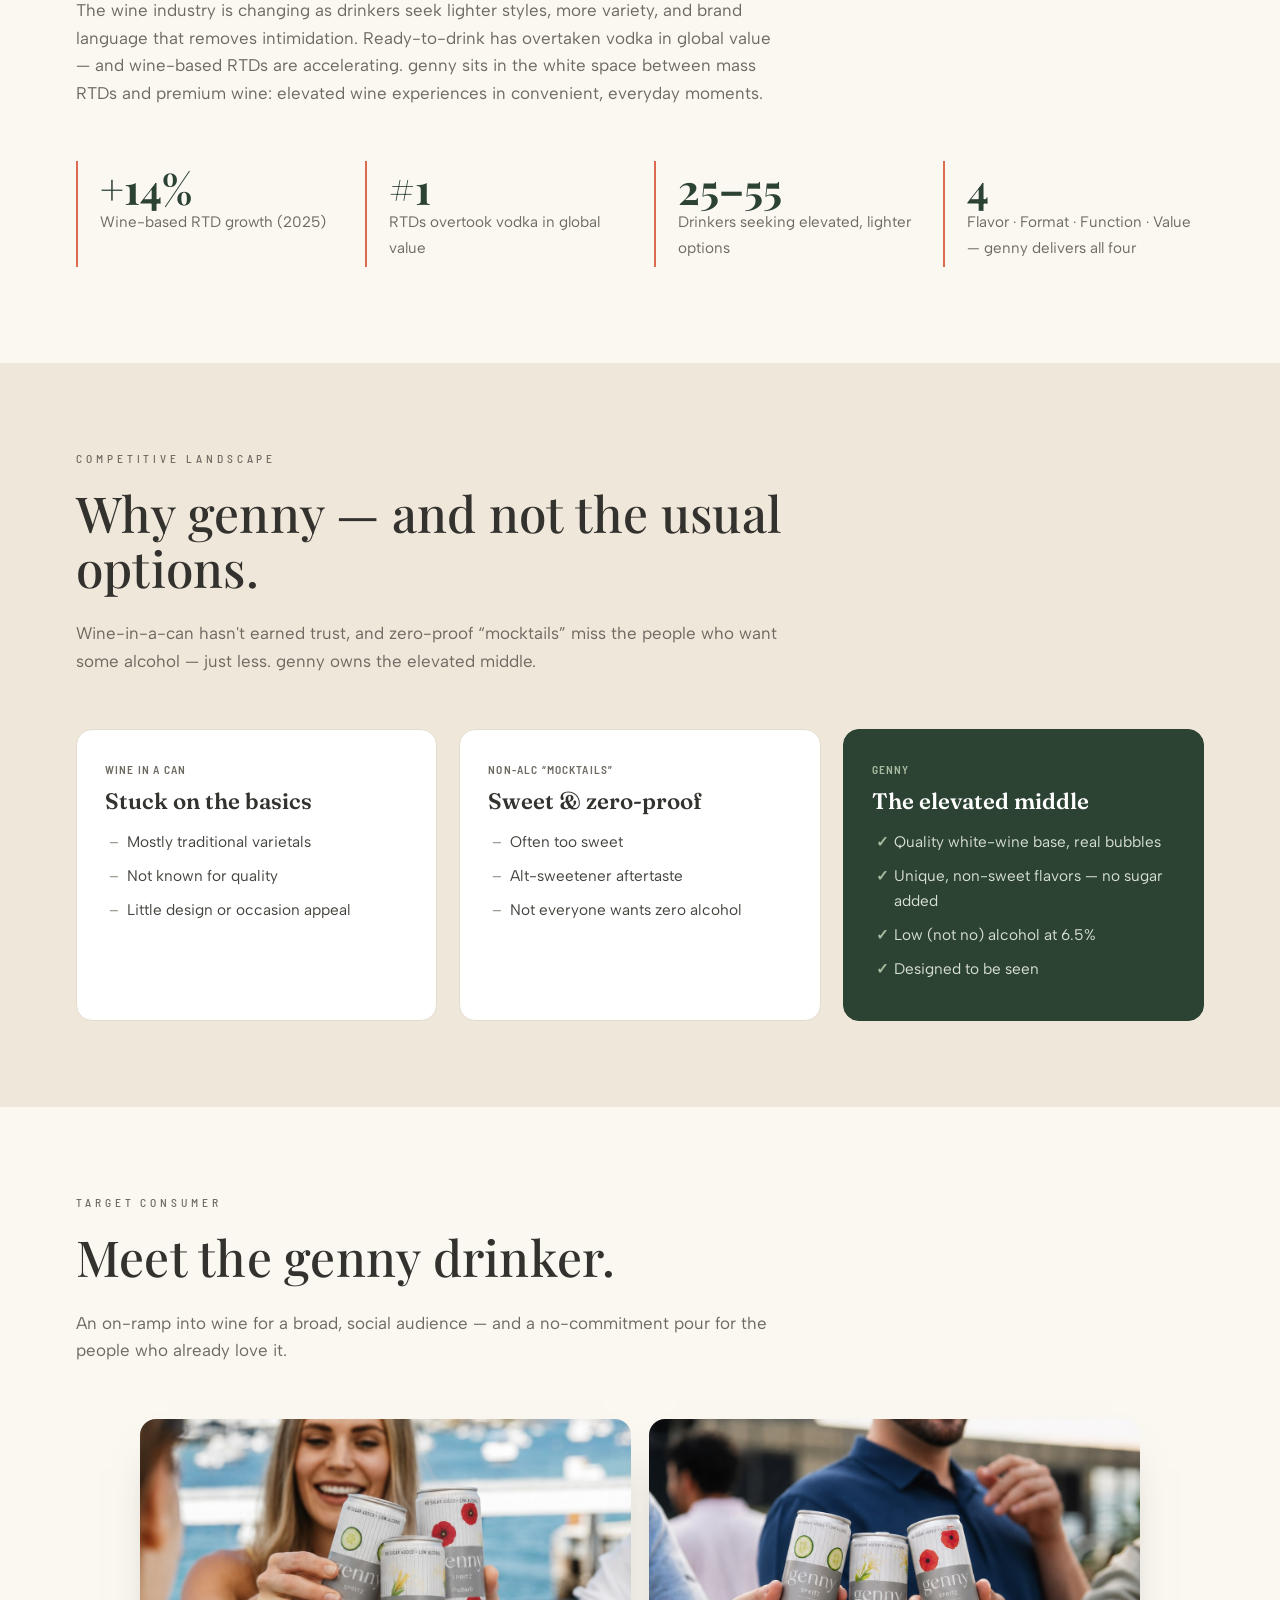
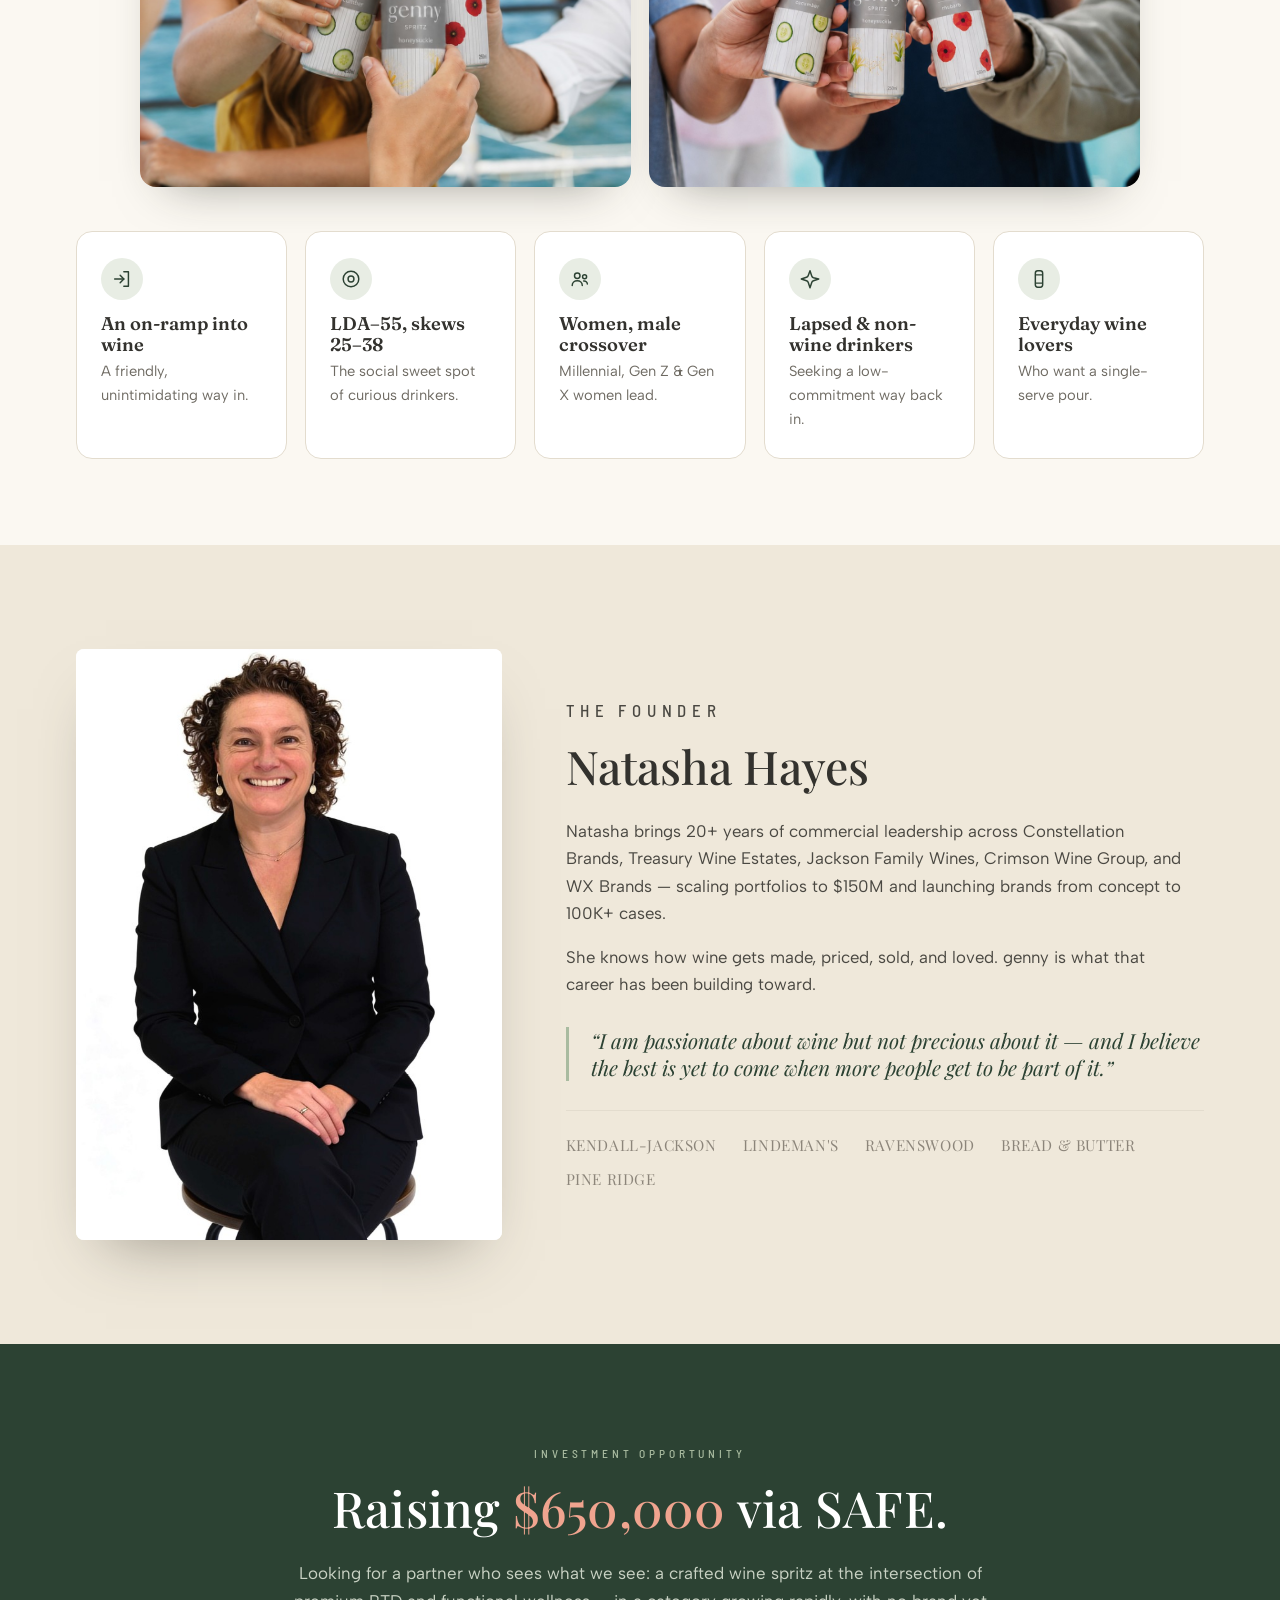
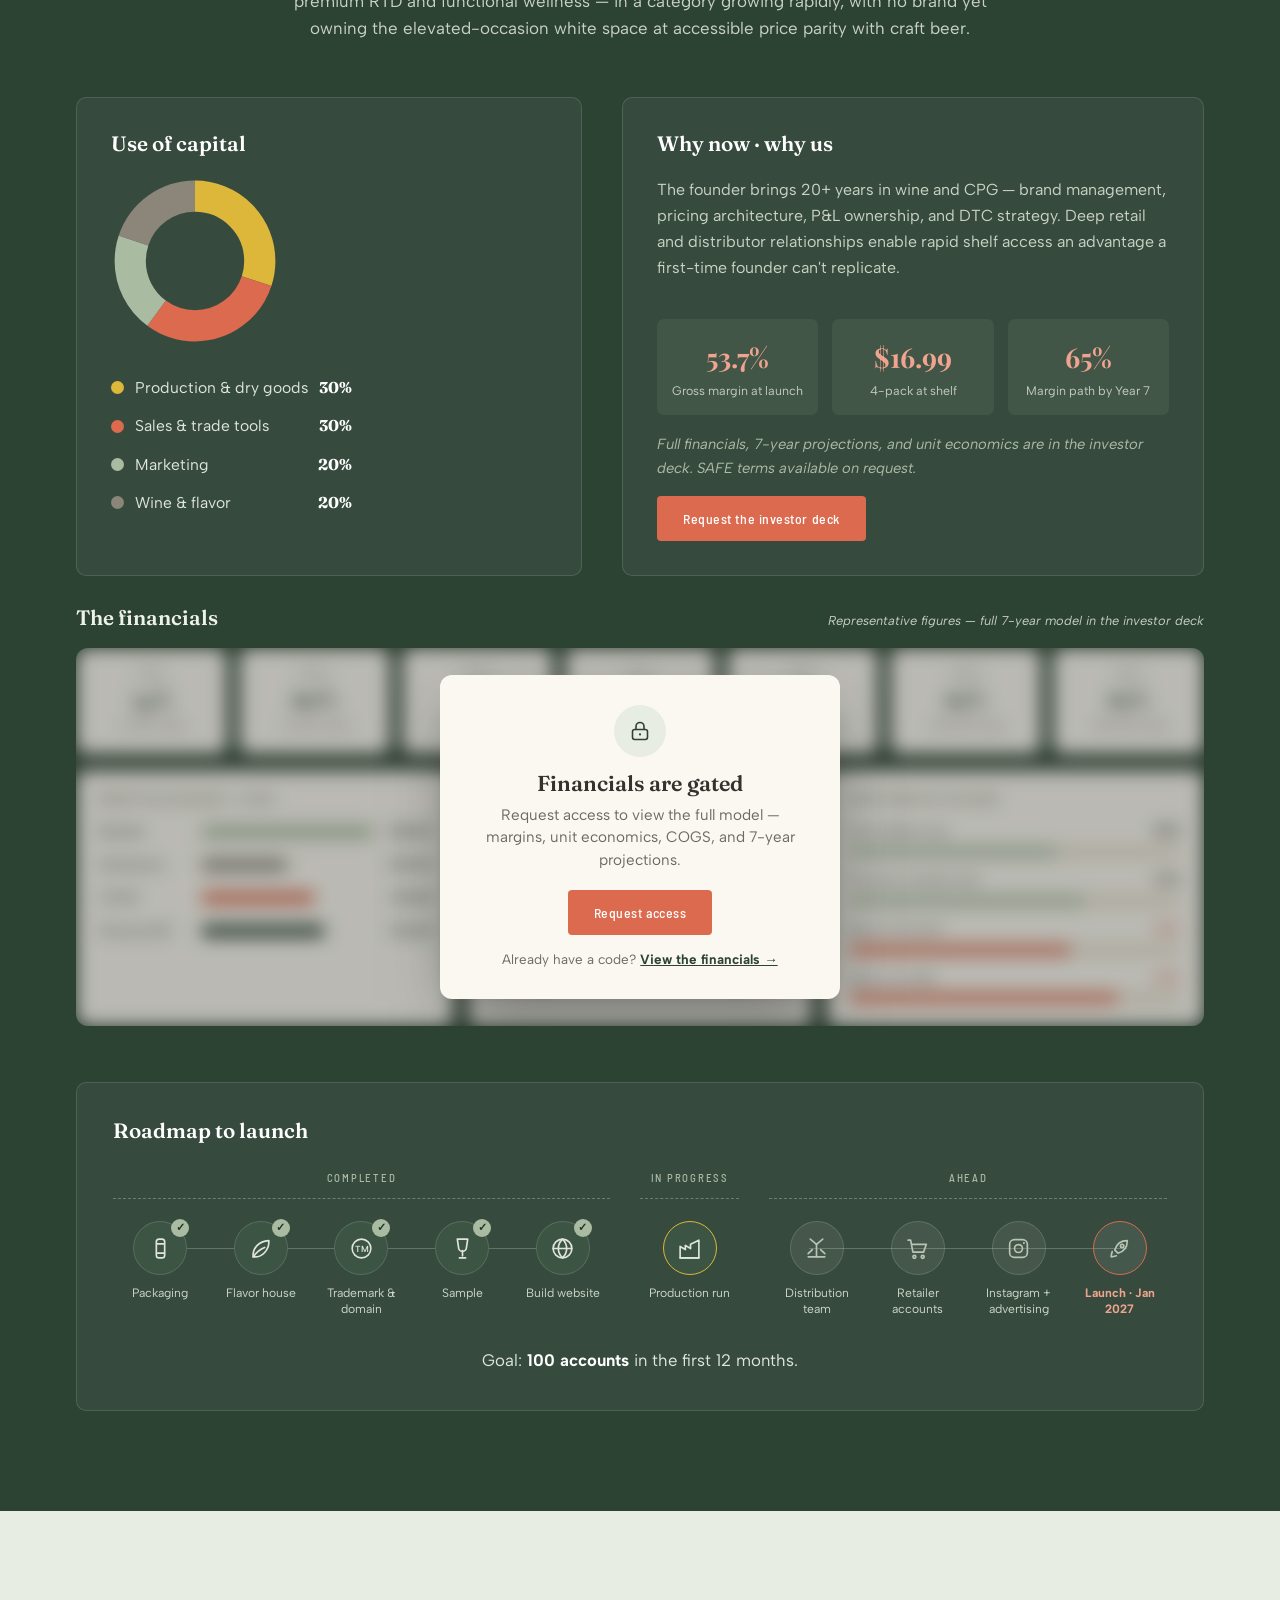
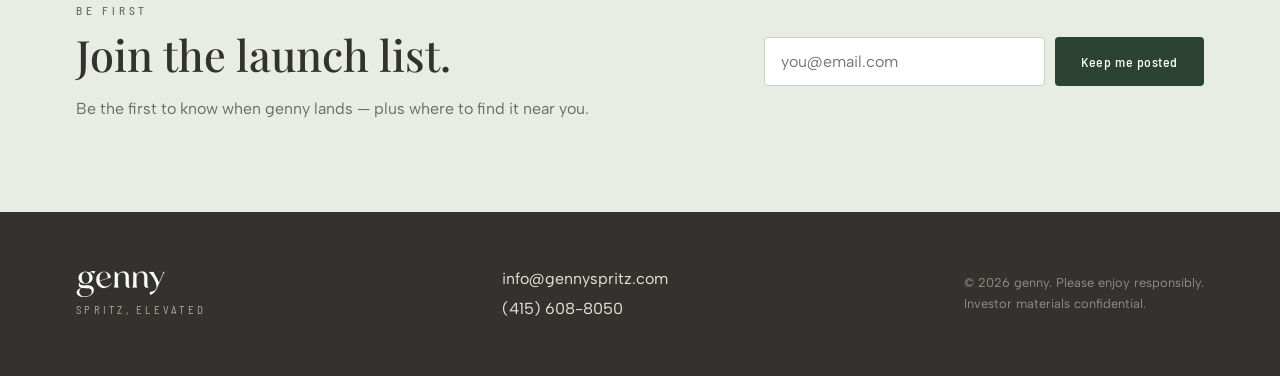
==== commit a5b1982b: "Sync site to the July 10, 2026 deck: 7-year pro forma + $650K raise - Raise: $500,000 -> $650,000 ev" ====
--- a/index.html
+++ b/index.html
@@ -299,7 +299,7 @@
     <div class="container">
       <header class="sec-head center reveal">
         <p class="eyebrow">Investment opportunity</p>
-        <h2>Raising <span class="coral">$500,000</span> via SAFE.</h2>
+        <h2>Raising <span class="coral">$650,000</span> via SAFE.</h2>
         <p class="sec-sub">Looking for a partner who sees what we see: a crafted wine spritz at the
           intersection of premium RTD and functional wellness — in a category growing rapidly, with no
           brand yet owning the elevated-occasion white space at accessible price parity with craft beer.</p>
@@ -334,11 +334,11 @@
               access an advantage a first-time founder can't replicate.</p>
           </div>
           <div class="teaser-row" data-teaser-row>
-            <div class="teaser"><strong>56.0%</strong><span>Gross margin at launch</span></div>
+            <div class="teaser"><strong>53.7%</strong><span>Gross margin at launch</span></div>
             <div class="teaser"><strong>$16.99</strong><span>4-pack at shelf</span></div>
-            <div class="teaser"><strong>63–66%</strong><span>Margin path within 3–4 yrs</span></div>
-          </div>
-          <p class="gated-line">Full financials, 5-year projections, and unit economics are in the investor deck. SAFE terms available on request.</p>
+            <div class="teaser"><strong>65%</strong><span>Margin path by Year 7</span></div>
+          </div>
+          <p class="gated-line">Full financials, 7-year projections, and unit economics are in the investor deck. SAFE terms available on request.</p>
           <button class="btn btn-coral" data-open-deck>Request the investor deck</button>
         </div>
       </div>
@@ -347,16 +347,18 @@
       <div class="financials reveal" data-financials>
         <div class="fin-head">
           <h3>The financials</h3>
-          <span class="fin-illustrative">Representative figures — full 5-year model in the investor deck</span>
+          <span class="fin-illustrative">Representative figures — full 7-year model in the investor deck</span>
         </div>
         <div class="fin-locked-wrap">
           <div class="fin-content">
             <div class="fin-years">
-              <div class="fin-year"><span>Year 1</span><strong>56%</strong><em>~5,000 cases</em></div>
-              <div class="fin-year"><span>Year 2</span><strong>59%</strong><em>~20,000 cases</em></div>
-              <div class="fin-year"><span>Year 3</span><strong>61%</strong><em>~40,000 cases</em></div>
-              <div class="fin-year"><span>Year 4</span><strong>64%</strong><em>~80,000 cases</em></div>
-              <div class="fin-year"><span>Year 5</span><strong>66%</strong><em>~120,000 cases</em></div>
+              <div class="fin-year"><span>Year 1</span><strong>54%</strong><em>~3,000 cases</em></div>
+              <div class="fin-year"><span>Year 2</span><strong>60%</strong><em>~12,000 cases</em></div>
+              <div class="fin-year"><span>Year 3</span><strong>61%</strong><em>~30,000 cases</em></div>
+              <div class="fin-year"><span>Year 4</span><strong>64%</strong><em>~75,000 cases</em></div>
+              <div class="fin-year"><span>Year 5</span><strong>65%</strong><em>~120,000 cases</em></div>
+              <div class="fin-year"><span>Year 6</span><strong>65%</strong><em>~150,000 cases</em></div>
+              <div class="fin-year"><span>Year 7</span><strong>65%</strong><em>~185,000 cases</em></div>
             </div>
             <div class="fin-grid3">
               <div class="fin-mini">
@@ -364,28 +366,28 @@
                 <ul class="wf">
                   <li><span>Retailer</span><span class="wf-bar" style="width:100%;background:var(--sage-deep)"></span><b>~$6.00</b></li>
                   <li><span>Distributor</span><span class="wf-bar" style="width:50%;background:var(--taupe)"></span><b>~$3.00</b></li>
-                  <li><span>COGS</span><span class="wf-bar" style="width:58%;background:var(--coral)"></span><b>~$3.50</b></li>
-                  <li><span>Gross profit</span><span class="wf-bar" style="width:75%;background:var(--forest)"></span><b>~$4.50</b></li>
+                  <li><span>COGS</span><span class="wf-bar" style="width:65%;background:var(--coral)"></span><b>~$3.85</b></li>
+                  <li><span>Gross profit</span><span class="wf-bar" style="width:71%;background:var(--forest)"></span><b>~$4.20</b></li>
                 </ul>
               </div>
               <div class="fin-mini">
-                <h4>COGS breakdown · per can</h4>
+                <h4>COGS breakdown · Year 1</h4>
                 <div class="fin-donut">
-                  <svg viewBox="-4 -4 128 128" role="img" aria-label="COGS breakdown: plain can 32%, co-pack 30%, other 17%, bulk wine 11%, flavor 10%">
+                  <svg viewBox="-4 -4 128 128" role="img" aria-label="COGS breakdown: production 38%, can and sleeve 29%, other 15%, flavor 10%, bulk wine 8%">
                     <g transform="rotate(-90 60 60)" fill="none" stroke-width="22">
-                      <circle cx="60" cy="60" r="50" stroke="var(--forest)" stroke-dasharray="100.5 213.7" stroke-dashoffset="0"/>
-                      <circle cx="60" cy="60" r="50" stroke="var(--sage-deep)" stroke-dasharray="94.2 219.9" stroke-dashoffset="-100.5"/>
-                      <circle cx="60" cy="60" r="50" stroke="var(--taupe)" stroke-dasharray="53.4 260.7" stroke-dashoffset="-194.7"/>
-                      <circle cx="60" cy="60" r="50" stroke="var(--honeysuckle)" stroke-dasharray="34.6 279.6" stroke-dashoffset="-248.1"/>
-                      <circle cx="60" cy="60" r="50" stroke="var(--coral)" stroke-dasharray="31.4 282.7" stroke-dashoffset="-282.7"/>
+                      <circle cx="60" cy="60" r="50" stroke="var(--forest)" stroke-dasharray="119.4 194.8" stroke-dashoffset="0"/>
+                      <circle cx="60" cy="60" r="50" stroke="var(--sage-deep)" stroke-dasharray="91.1 223.1" stroke-dashoffset="-119.4"/>
+                      <circle cx="60" cy="60" r="50" stroke="var(--taupe)" stroke-dasharray="47.1 267.0" stroke-dashoffset="-210.5"/>
+                      <circle cx="60" cy="60" r="50" stroke="var(--honeysuckle)" stroke-dasharray="31.4 282.7" stroke-dashoffset="-257.6"/>
+                      <circle cx="60" cy="60" r="50" stroke="var(--coral)" stroke-dasharray="25.1 289.0" stroke-dashoffset="-289.0"/>
                     </g>
                   </svg>
                   <ul>
-                    <li><span class="dot" style="background:var(--forest)"></span>Plain can<b>32%</b></li>
-                    <li><span class="dot" style="background:var(--sage-deep)"></span>Co-pack<b>30%</b></li>
-                    <li><span class="dot" style="background:var(--taupe)"></span>Other<b>17%</b></li>
-                    <li><span class="dot" style="background:var(--honeysuckle)"></span>Bulk wine<b>11%</b></li>
-                    <li><span class="dot" style="background:var(--coral)"></span>Flavor<b>10%</b></li>
+                    <li><span class="dot" style="background:var(--forest)"></span>Production<b>38%</b></li>
+                    <li><span class="dot" style="background:var(--sage-deep)"></span>Can + sleeve<b>29%</b></li>
+                    <li><span class="dot" style="background:var(--taupe)"></span>Other<b>15%</b></li>
+                    <li><span class="dot" style="background:var(--honeysuckle)"></span>Flavor<b>10%</b></li>
+                    <li><span class="dot" style="background:var(--coral)"></span>Bulk wine<b>8%</b></li>
                   </ul>
                 </div>
               </div>
@@ -394,8 +396,8 @@
                 <ul class="hbars">
                   <li><div class="hbars-top"><span>Hard seltzer avg</span><b>50%</b></div><div class="track"><div class="fill" style="width:63%"></div></div></li>
                   <li><div class="hbars-top"><span>Premium canned wine</span><b>57%</b></div><div class="track"><div class="fill" style="width:71%"></div></div></li>
-                  <li class="hi"><div class="hbars-top"><span>genny at launch</span><b>56%</b></div><div class="track"><div class="fill" style="width:70%"></div></div></li>
-                  <li class="hi"><div class="hbars-top"><span>genny at scale</span><b>66%</b></div><div class="track"><div class="fill" style="width:82%"></div></div></li>
+                  <li class="hi"><div class="hbars-top"><span>genny at launch</span><b>54%</b></div><div class="track"><div class="fill" style="width:67%"></div></div></li>
+                  <li class="hi"><div class="hbars-top"><span>genny at scale</span><b>65%</b></div><div class="track"><div class="fill" style="width:81%"></div></div></li>
                 </ul>
               </div>
             </div>
@@ -404,7 +406,7 @@
             <div class="fin-lock-card">
               <span class="lock-ico"><svg viewBox="0 0 24 24" fill="none" stroke="currentColor" stroke-width="1.6" stroke-linecap="round" stroke-linejoin="round"><rect x="4.5" y="10.5" width="15" height="10" rx="2.2"/><path d="M8 10.5V7.5a4 4 0 0 1 8 0v3"/><circle cx="12" cy="15.4" r="1.1" fill="currentColor" stroke="none"/></svg></span>
               <h4>Financials are gated</h4>
-              <p>Request access to view the full model — margins, unit economics, COGS, and 5-year projections.</p>
+              <p>Request access to view the full model — margins, unit economics, COGS, and 7-year projections.</p>
               <button class="btn btn-coral" data-open-deck>Request access</button>
               <p class="fin-have-code">Already have a code? <a href="investors/">View the financials →</a></p>
             </div>
@@ -490,7 +492,7 @@
     <button class="modal-close" data-close aria-label="Close">×</button>
     <h3 id="deck-title">Request access</h3>
     <p class="modal-sub">A few details and Natasha will email you a private access code for the full
-      financials — the deck, 5-year projections, and unit economics. SAFE terms are available
+      financials — the deck, 7-year projections, and unit economics. SAFE terms are available
       separately on request.</p>
     <form class="js-form" data-api="request-access" data-subject="Investor deck request — genny" data-mailto="info@gennyspritz.com" novalidate>
       <div class="form-fields">
--- a/assets/brand.css
+++ b/assets/brand.css
@@ -252,7 +252,7 @@
 .fin-lock-card .fin-have-code a { color: var(--forest); font-weight: 700; }
 
 /* financial content primitives */
-.fin-years { display: grid; grid-template-columns: repeat(5,1fr); gap: 12px; margin-bottom: 16px; }
+.fin-years { display: grid; grid-template-columns: repeat(auto-fit, minmax(88px,1fr)); gap: 12px; margin-bottom: 16px; }
 .fin-year { background: var(--cream); border: 1px solid var(--line); border-radius: 10px;
   padding: 16px 12px; text-align: center; }
 .fin-year span { display: block; font-family: var(--font-label); text-transform: uppercase;
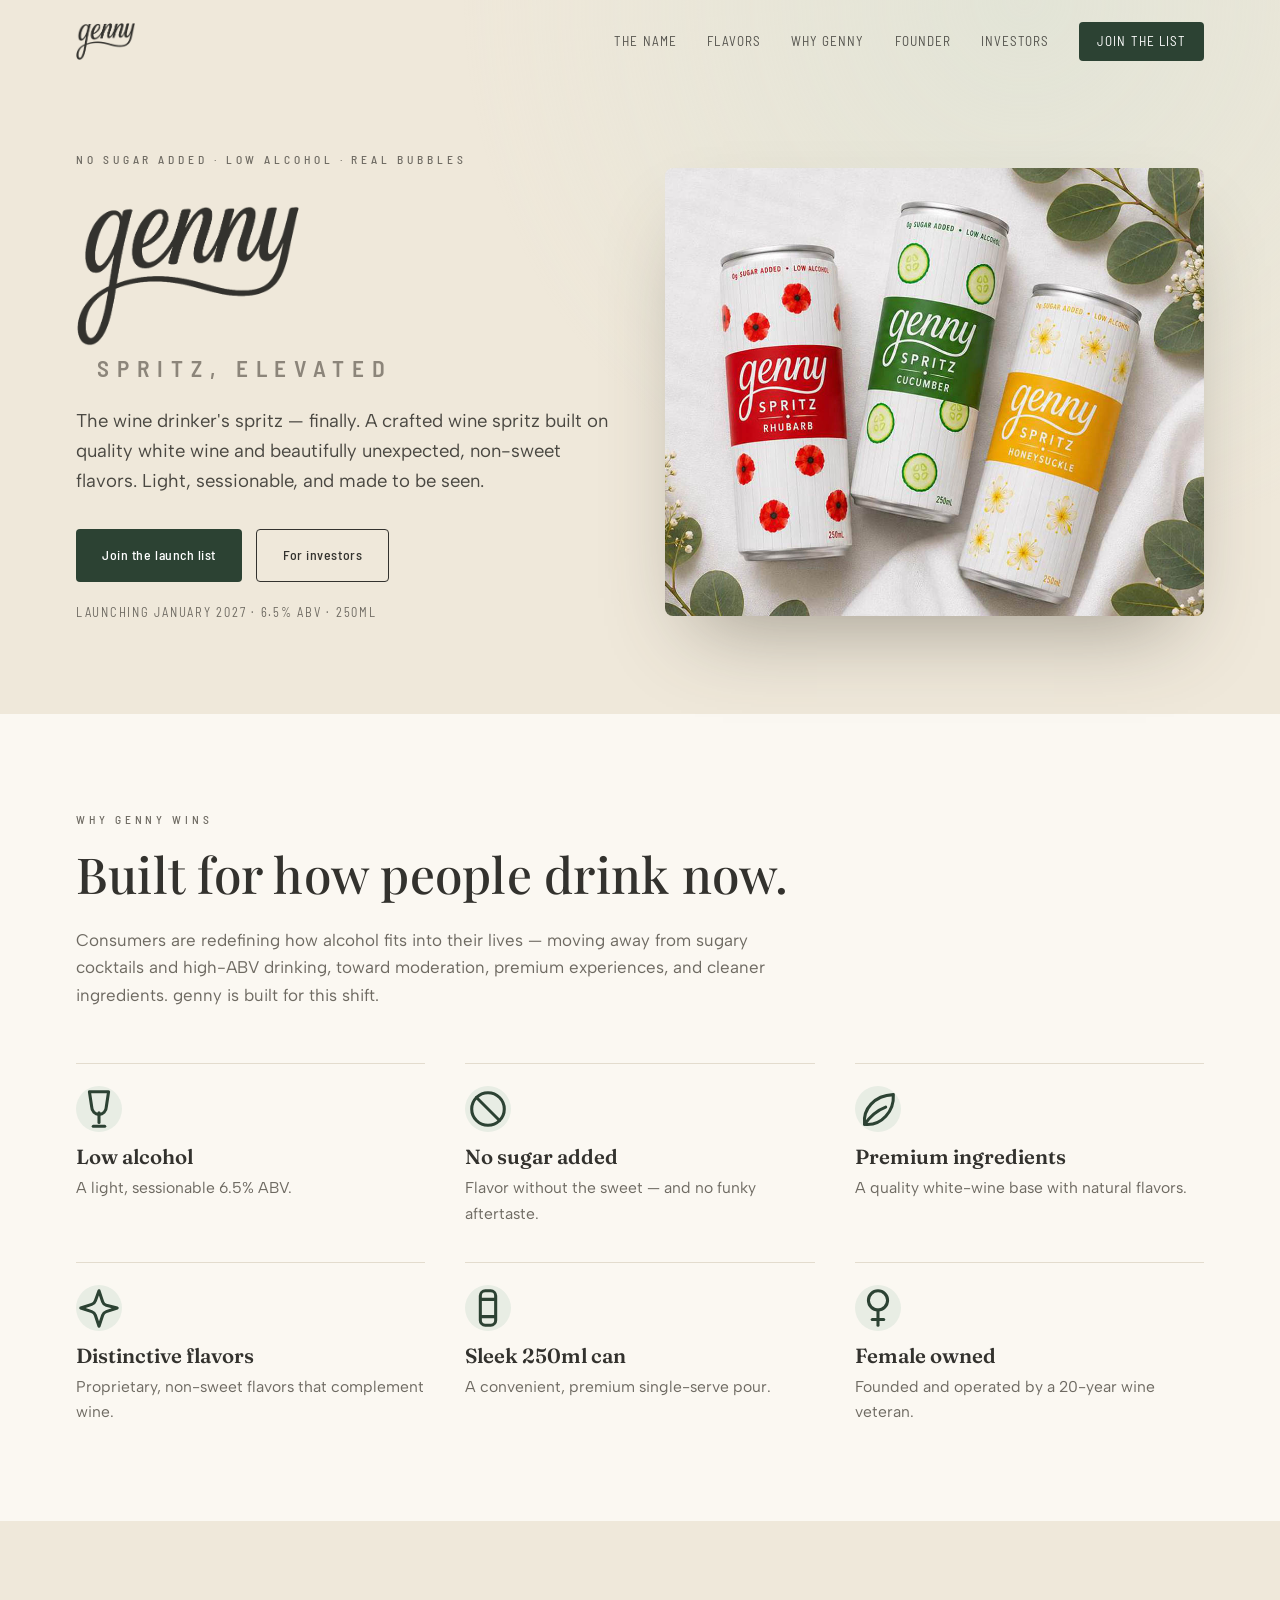
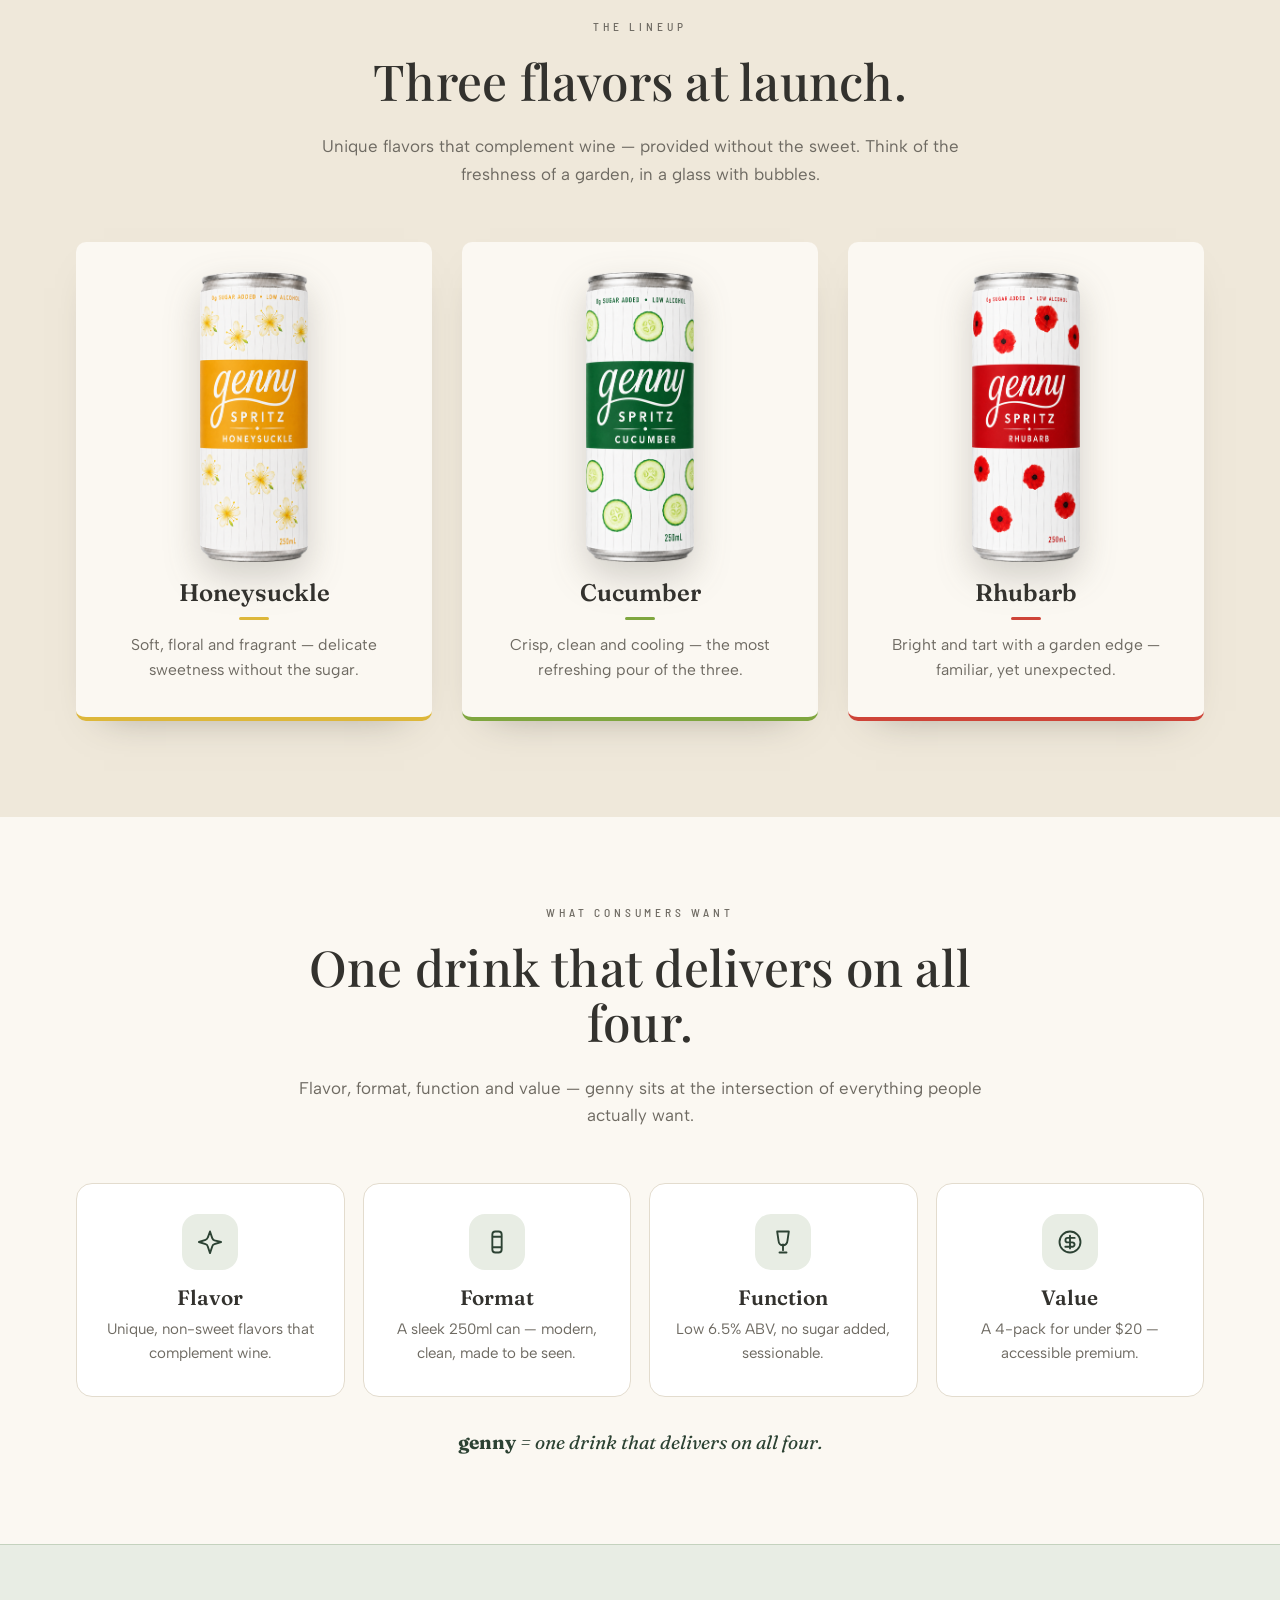
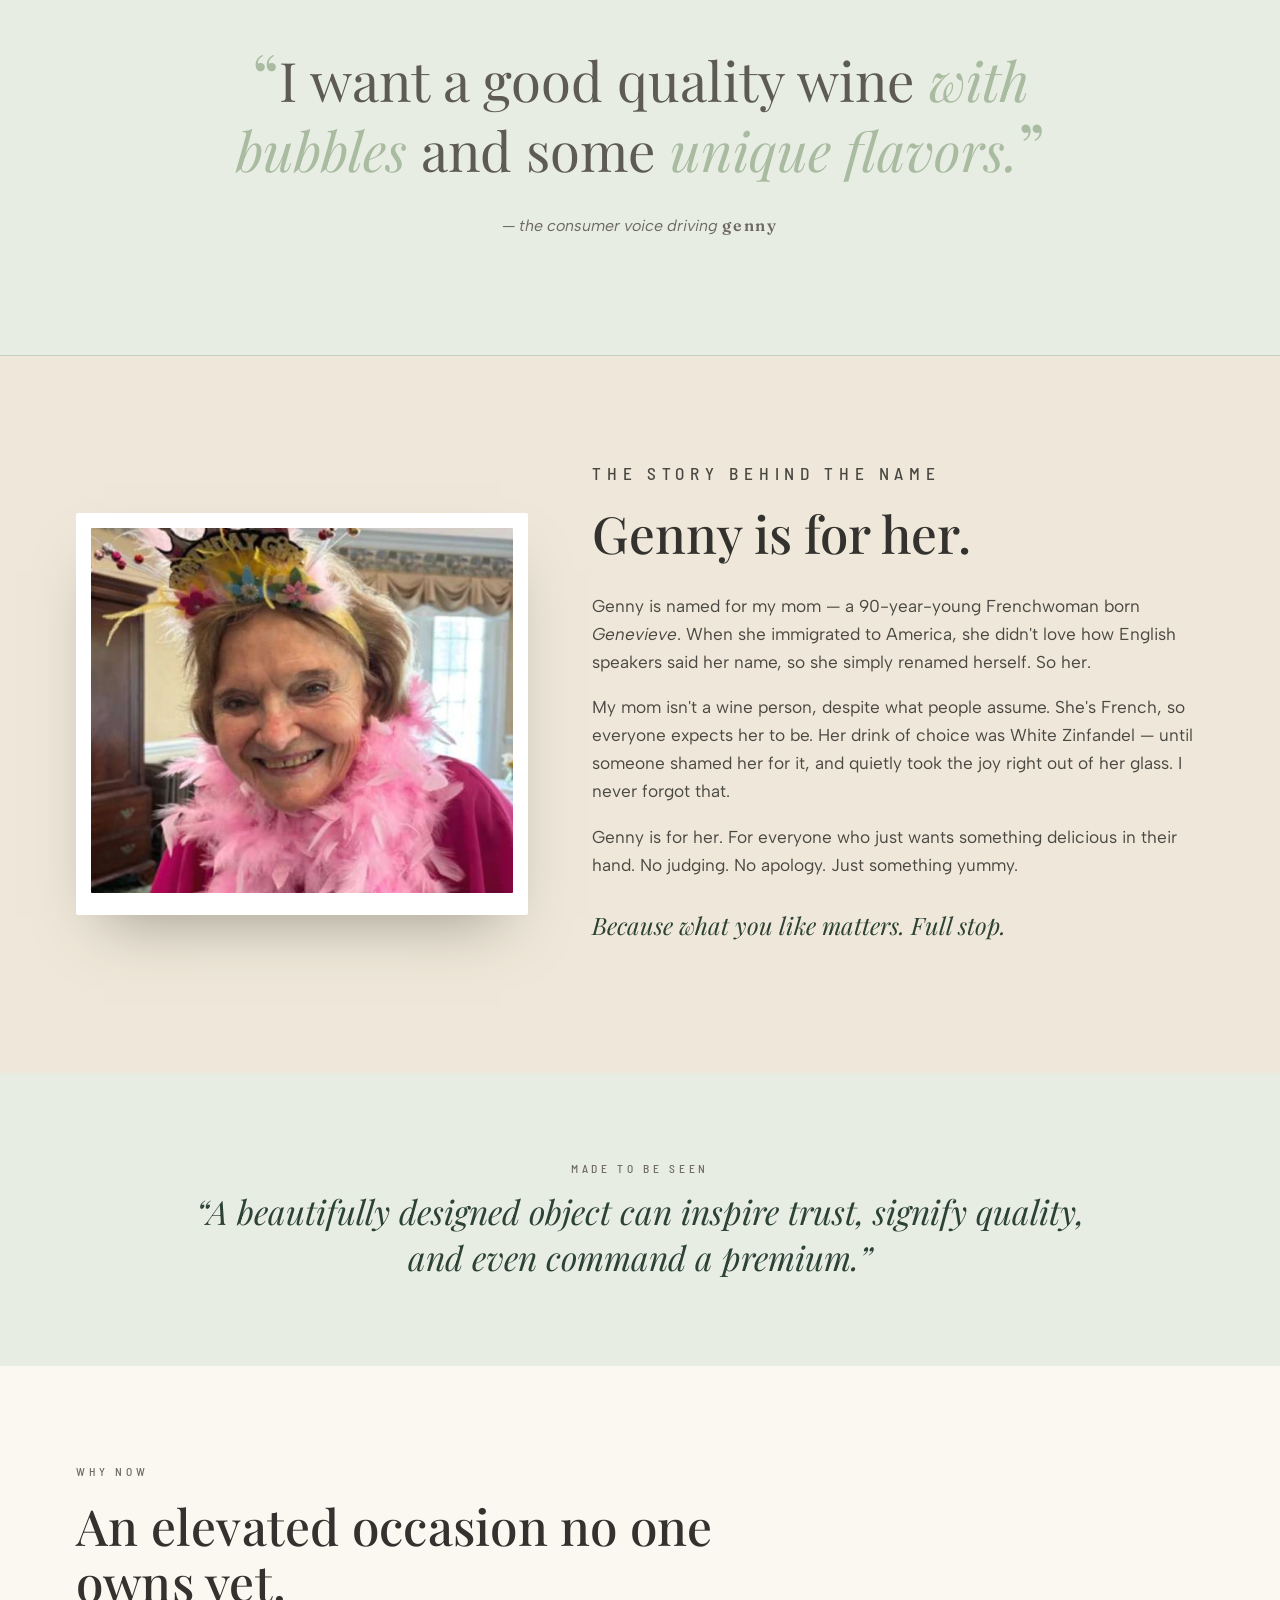
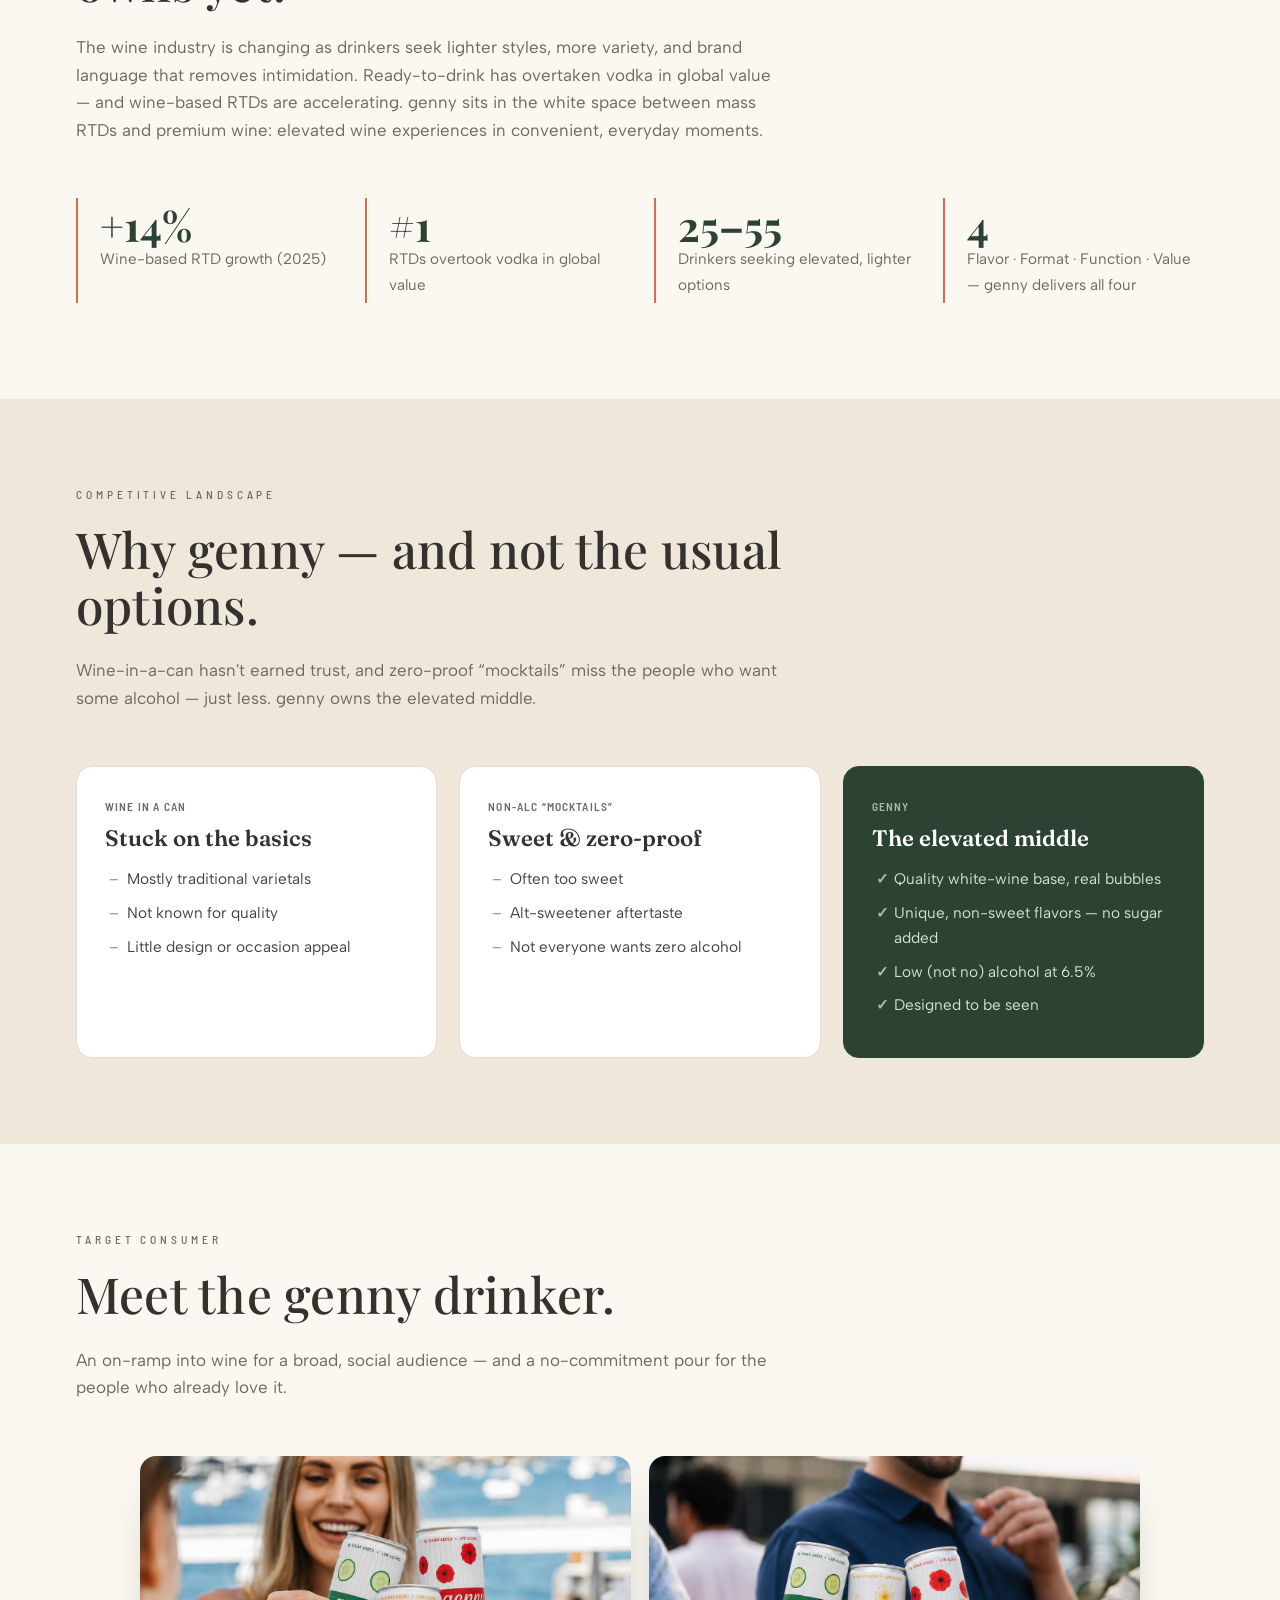
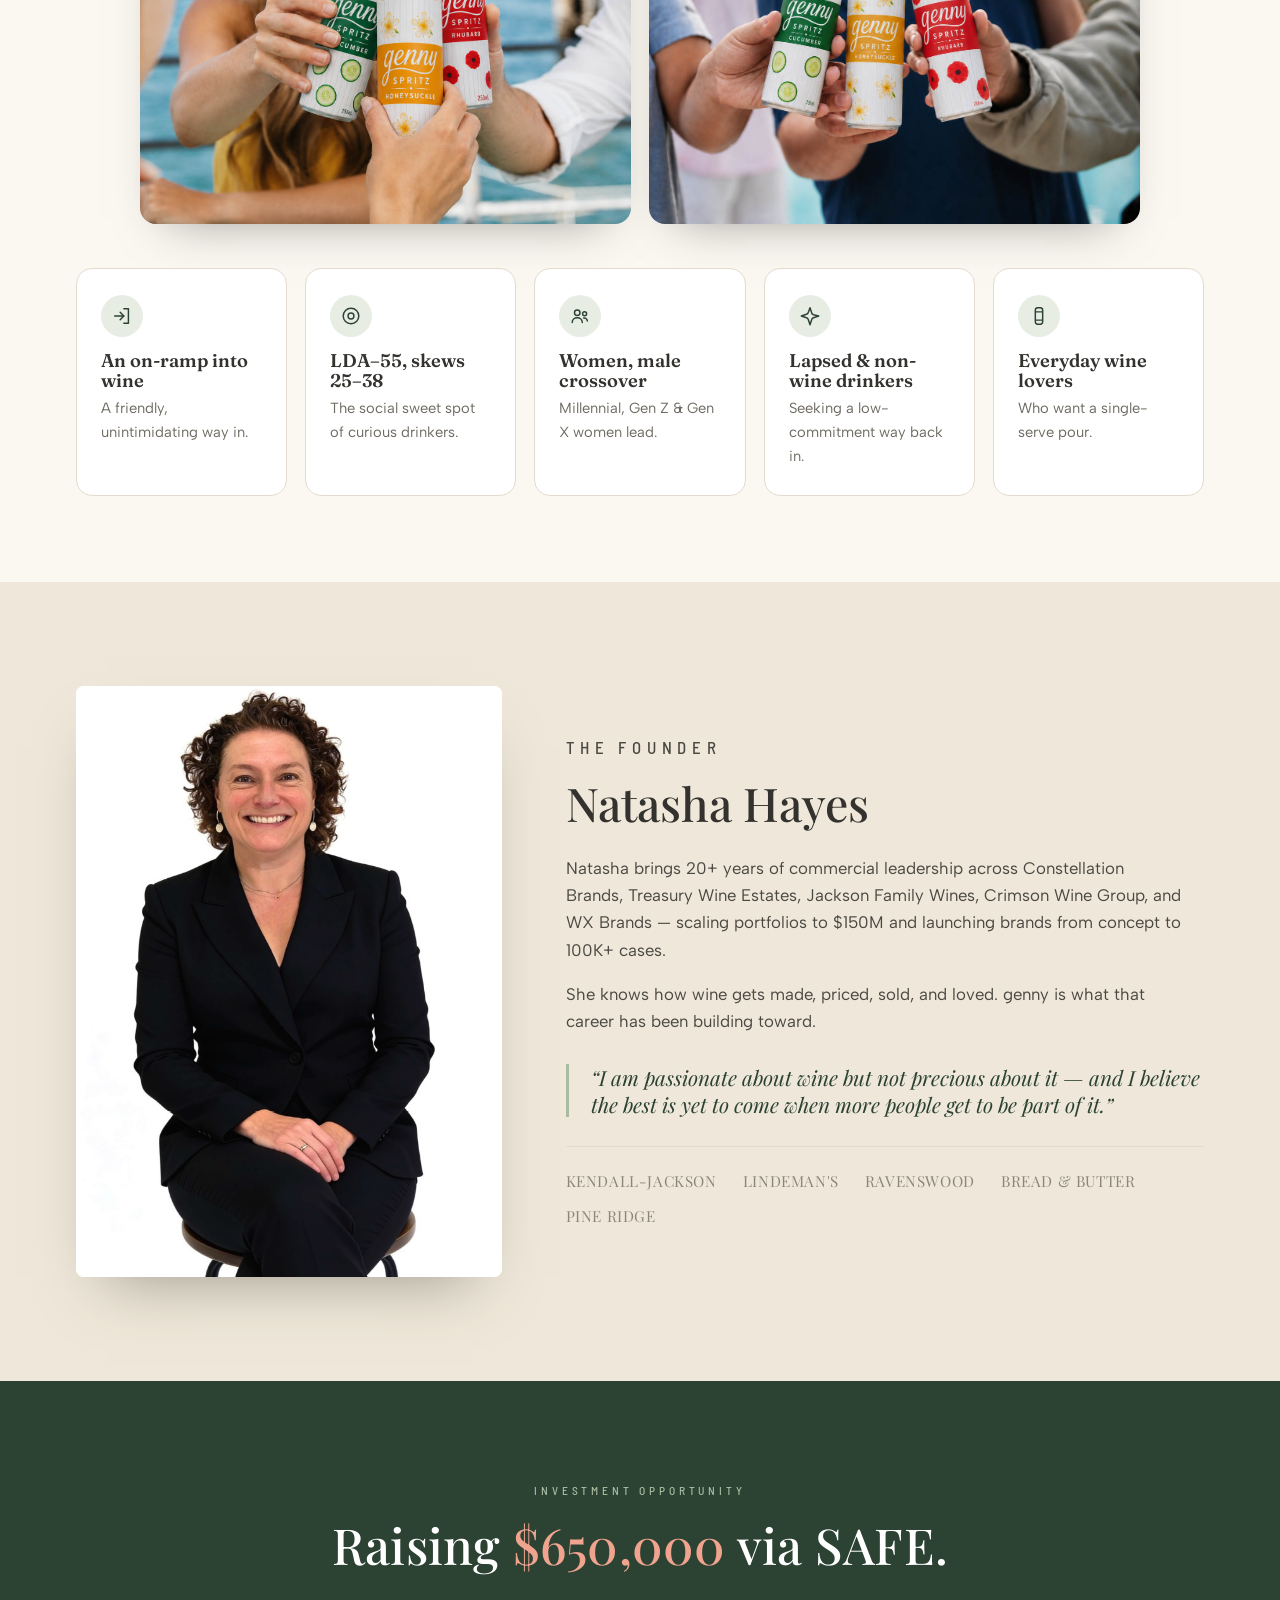
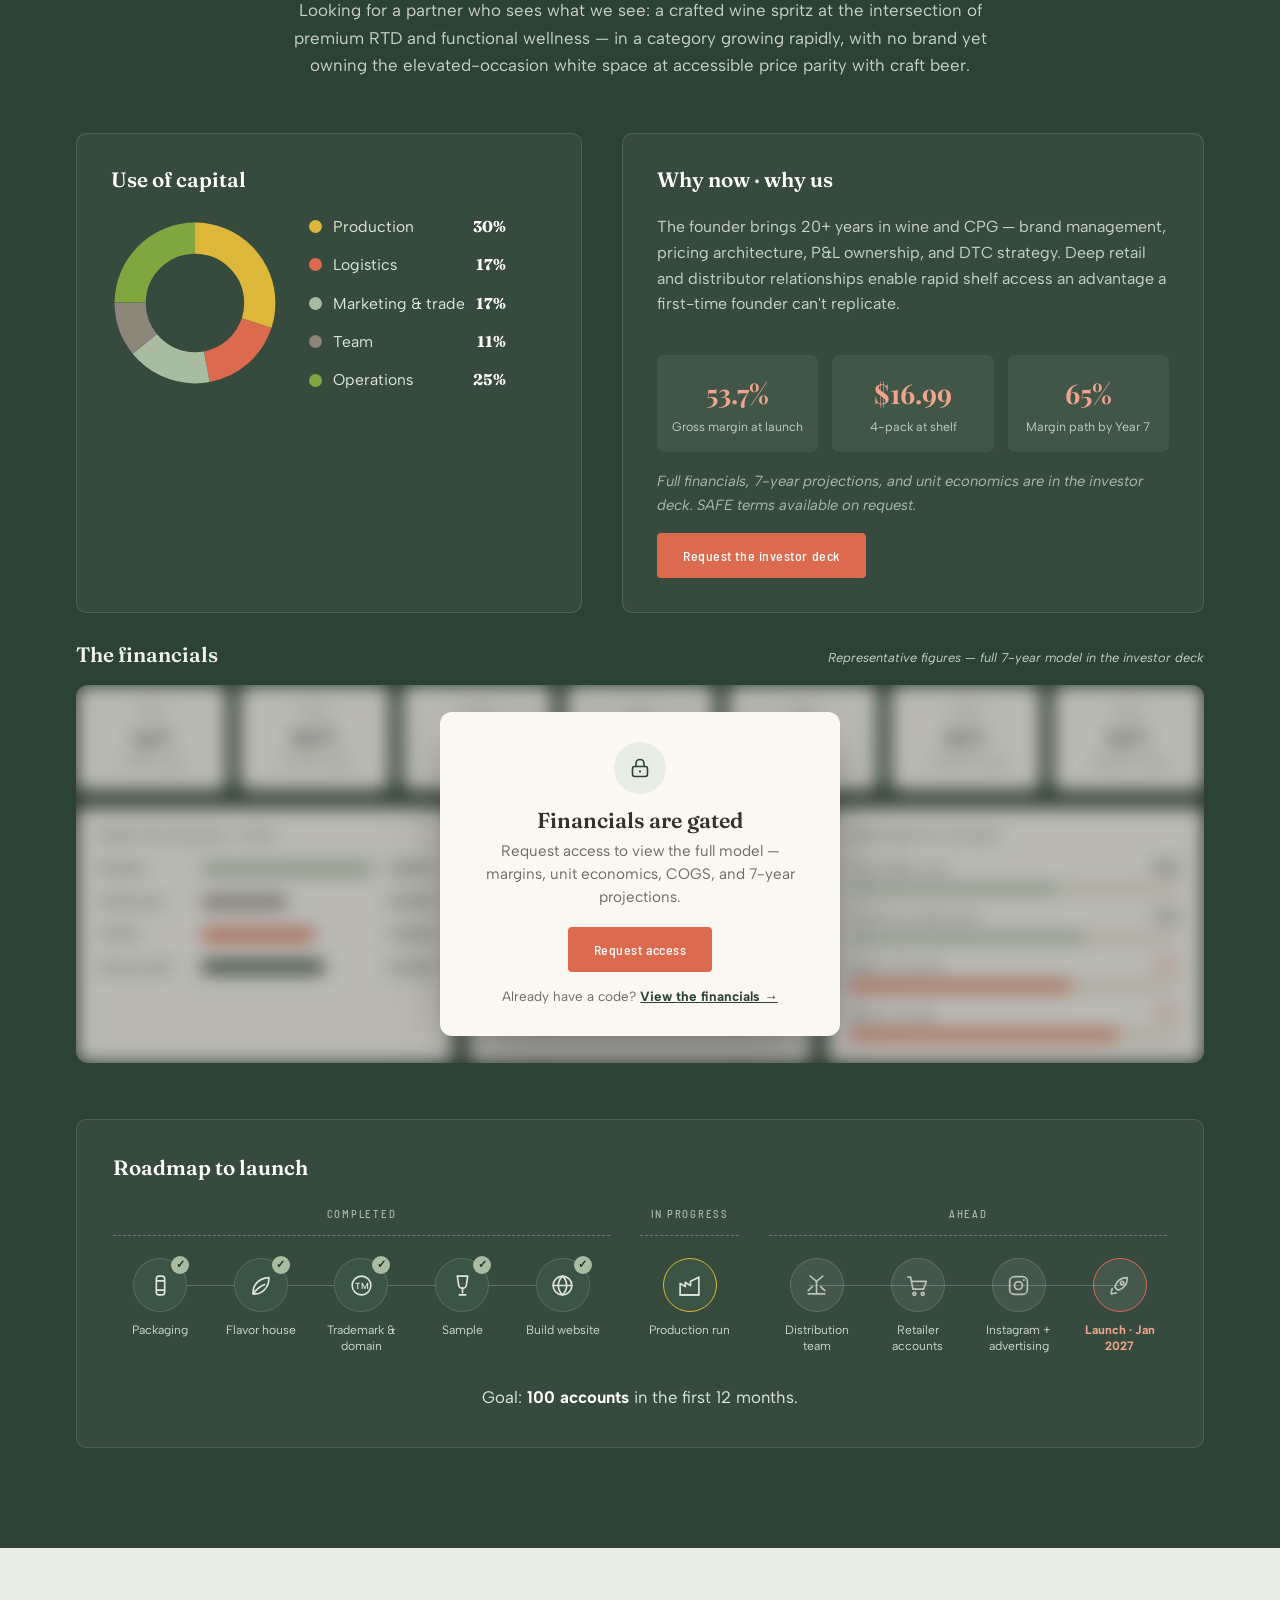
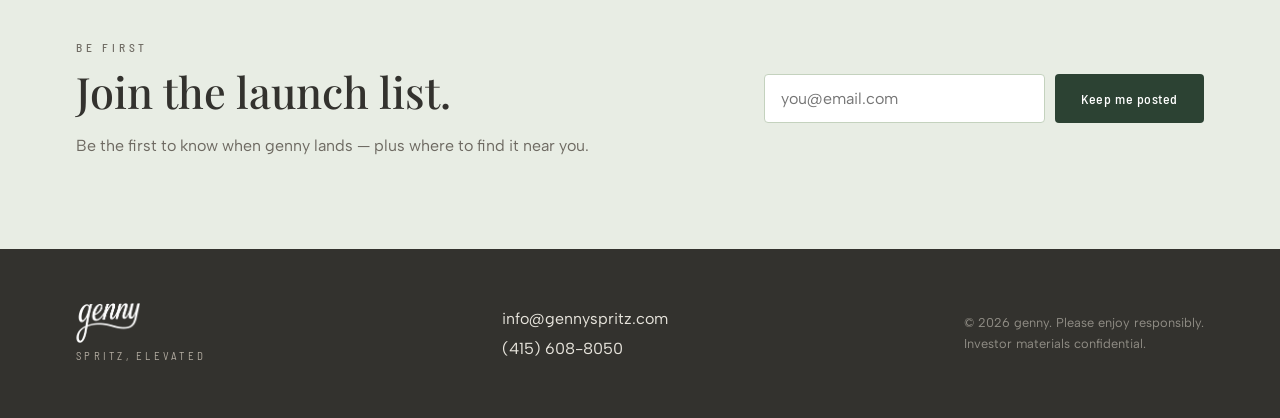
==== commit 5144d75d: "Use of capital: real 5-way split from Natasha's use-of-funds sheet Replaces the 30/30/20/20 placehol" ====
--- a/index.html
+++ b/index.html
@@ -309,19 +309,21 @@
         <div class="capital-card reveal" data-capital-card>
           <h3>Use of capital</h3>
           <div class="capital-flex">
-            <svg class="donut" viewBox="-10 -10 140 140" role="img" aria-label="Use of capital: Production and dry goods 30%, Sales and trade tools 30%, Marketing 20%, Wine and flavor 20%.">
+            <svg class="donut" viewBox="-10 -10 140 140" role="img" aria-label="Use of capital: Production 30%, Logistics 17%, Marketing and trade 17%, Team 11%, Operations 25%.">
               <g transform="rotate(-90 60 60)" fill="none" stroke-width="26">
                 <circle cx="60" cy="60" r="54" stroke="var(--honeysuckle)" stroke-dasharray="101.8 237.5" stroke-dashoffset="0"/>
-                <circle cx="60" cy="60" r="54" stroke="var(--coral)"     stroke-dasharray="101.8 237.5" stroke-dashoffset="-101.8"/>
-                <circle cx="60" cy="60" r="54" stroke="var(--sage-deep)" stroke-dasharray="67.9 271.4"  stroke-dashoffset="-203.6"/>
-                <circle cx="60" cy="60" r="54" stroke="var(--taupe)"     stroke-dasharray="67.9 271.4"  stroke-dashoffset="-271.4"/>
+                <circle cx="60" cy="60" r="54" stroke="var(--coral)"     stroke-dasharray="57.7 281.6"  stroke-dashoffset="-101.8"/>
+                <circle cx="60" cy="60" r="54" stroke="var(--sage-deep)" stroke-dasharray="57.7 281.6"  stroke-dashoffset="-159.5"/>
+                <circle cx="60" cy="60" r="54" stroke="var(--taupe)"     stroke-dasharray="37.3 302.0"  stroke-dashoffset="-217.1"/>
+                <circle cx="60" cy="60" r="54" stroke="var(--cucumber)"  stroke-dasharray="84.8 254.5"  stroke-dashoffset="-254.5"/>
               </g>
             </svg>
             <ul class="capital-legend">
-              <li><span class="dot" style="background:var(--honeysuckle)"></span>Production &amp; dry goods<b>30%</b></li>
-              <li><span class="dot" style="background:var(--coral)"></span>Sales &amp; trade tools<b>30%</b></li>
-              <li><span class="dot" style="background:var(--sage-deep)"></span>Marketing<b>20%</b></li>
-              <li><span class="dot" style="background:var(--taupe)"></span>Wine &amp; flavor<b>20%</b></li>
+              <li><span class="dot" style="background:var(--honeysuckle)"></span>Production<b>30%</b></li>
+              <li><span class="dot" style="background:var(--coral)"></span>Logistics<b>17%</b></li>
+              <li><span class="dot" style="background:var(--sage-deep)"></span>Marketing &amp; trade<b>17%</b></li>
+              <li><span class="dot" style="background:var(--taupe)"></span>Team<b>11%</b></li>
+              <li><span class="dot" style="background:var(--cucumber)"></span>Operations<b>25%</b></li>
             </ul>
           </div>
         </div>
--- a/assets/brand.css
+++ b/assets/brand.css
@@ -73,26 +73,29 @@
 }
 .wordmark { font-family: var(--font-display); font-weight: 600; letter-spacing: -.02em; }
 
-/* Real genny wordmark — rendered as a recolorable CSS mask so it inherits
-   currentColor in every context (dark on linen headers, cream on the forest
-   footer, etc.). Only the standalone brand lockups are swapped; mid-sentence
-   .wordmark text (pull-quotes) keeps the display font. Logo ratio 3.374:1. */
+/* Real genny wordmark — the 2026-07 brush-script mark (traced from the July
+   deck cover / new can design), rendered as a recolorable CSS mask so it
+   inherits currentColor in every context (dark on linen headers, cream on the
+   forest footer, etc.). Only the standalone brand lockups are swapped;
+   mid-sentence .wordmark text (pull-quotes) keeps the display font.
+   Logo ratio 1.595:1 (script + under-swash). Old serif mark kept at
+   genny-logo-serif.svg. */
 .brand.wordmark, .hero-word.wordmark, .foot-word.wordmark,
 .ad-brand.wordmark, .inv-brand.wordmark, .inv-footer .wordmark {
   display: inline-block;
-  height: .82em;
-  width: 2.77em;                 /* 3.374 × .82 */
+  height: 1.25em;
+  width: 1.99em;                 /* 1.595 × 1.25 */
   vertical-align: middle;
   line-height: 1;
   letter-spacing: 0;
   background-color: currentColor;
-  -webkit-mask: url(genny-logo.svg) no-repeat left center / contain;
-          mask: url(genny-logo.svg) no-repeat left center / contain;
+  -webkit-mask: url(genny-logo.svg?v=script1) no-repeat left center / contain;
+          mask: url(genny-logo.svg?v=script1) no-repeat left center / contain;
   text-indent: -9999px;
   overflow: hidden;
   white-space: nowrap;
 }
-.hero-word.wordmark { display: block; height: .8em; width: 2.7em; margin: 0; }  /* block = no baseline slack under the logo */
+.hero-word.wordmark { display: block; height: 1.15em; width: 1.83em; margin: 0; }  /* block = no baseline slack under the logo */
 .eyebrow {
   font-family: var(--font-label); text-transform: uppercase;
   letter-spacing: .34em; font-size: .72rem; font-weight: 500; color: var(--muted);
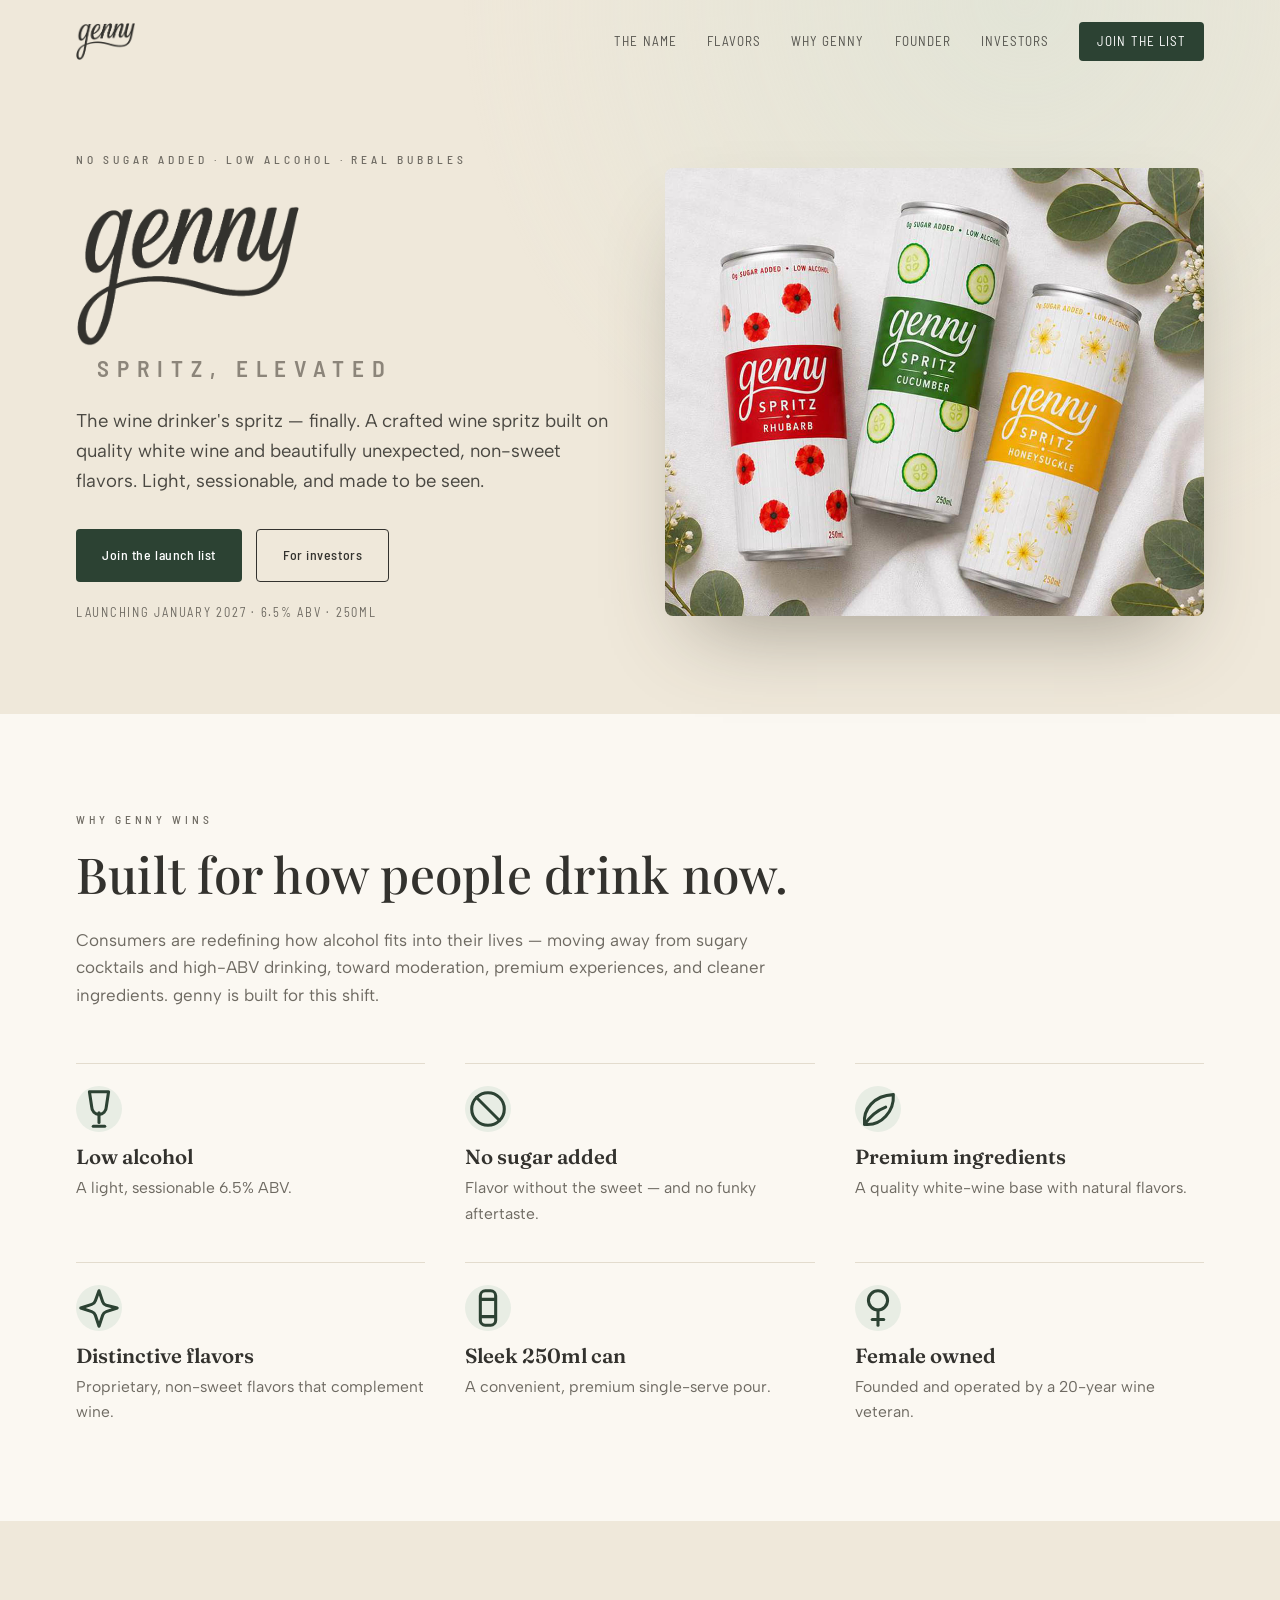
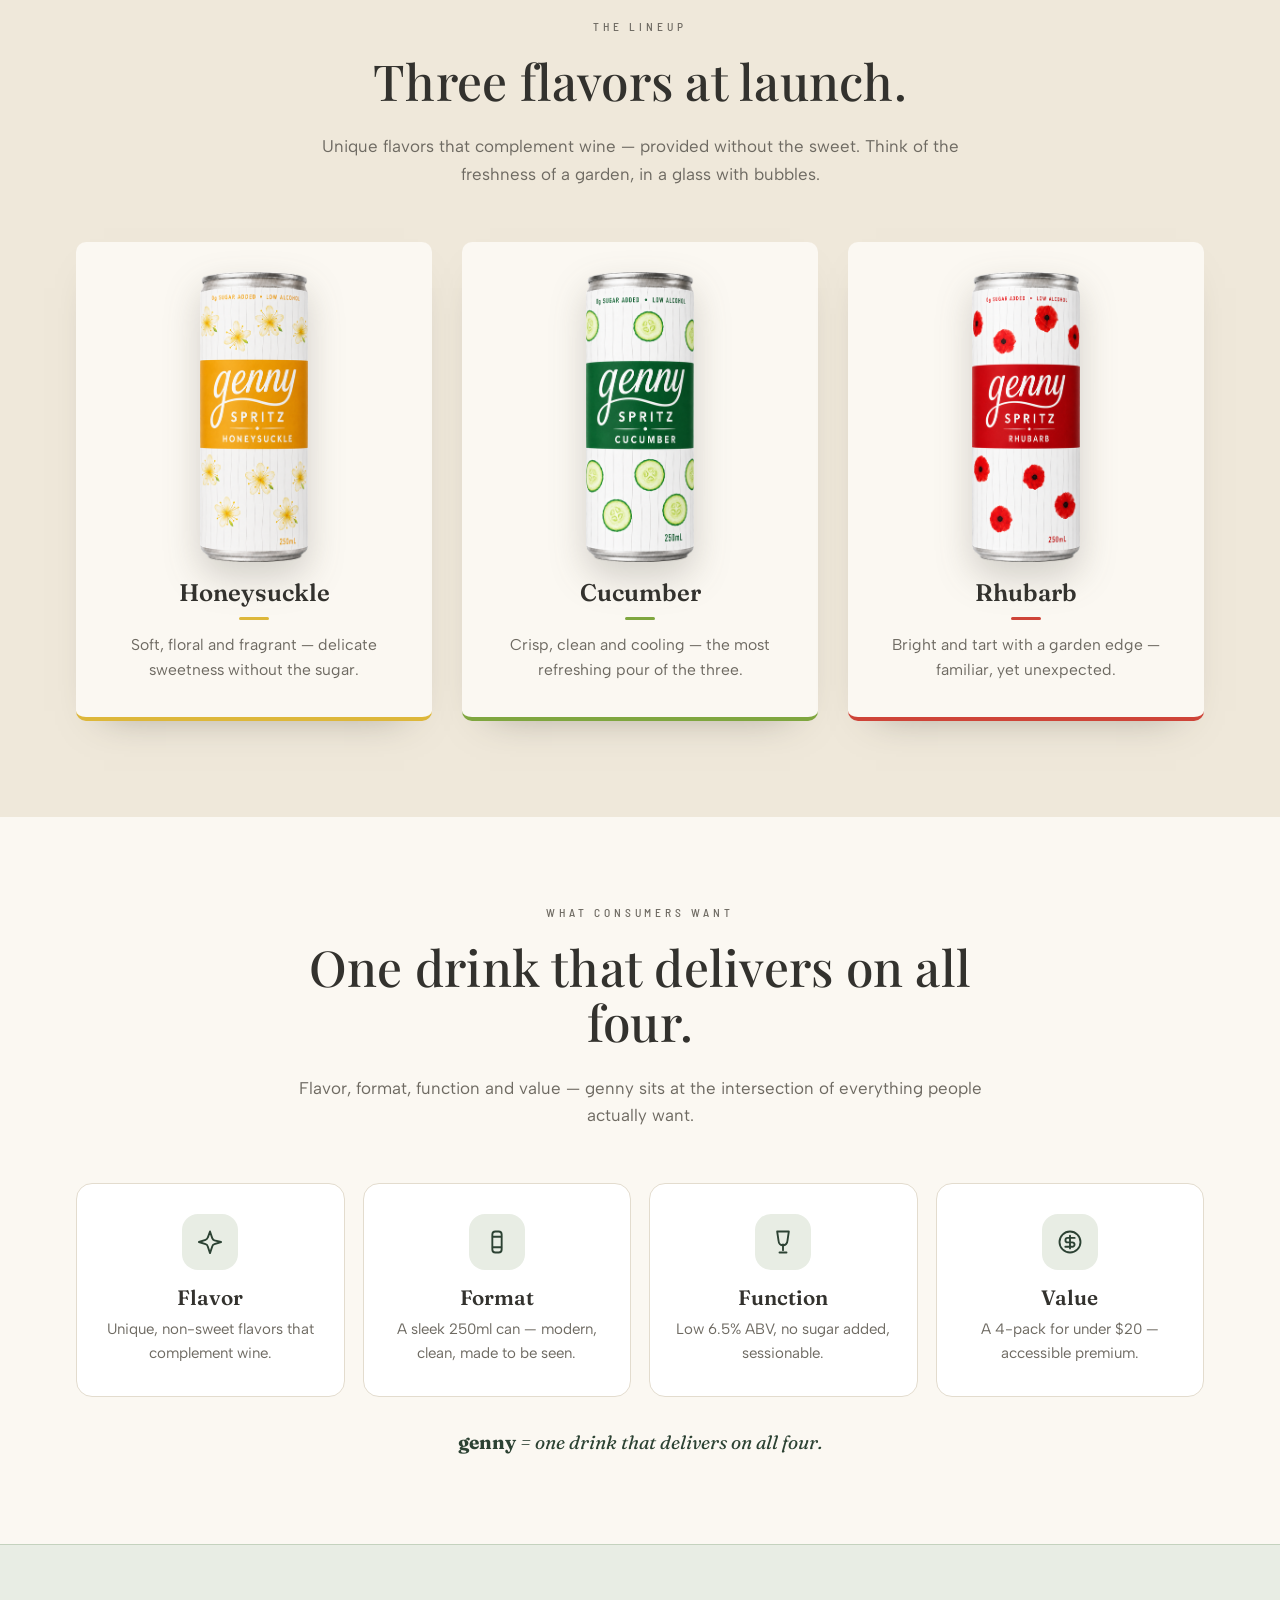
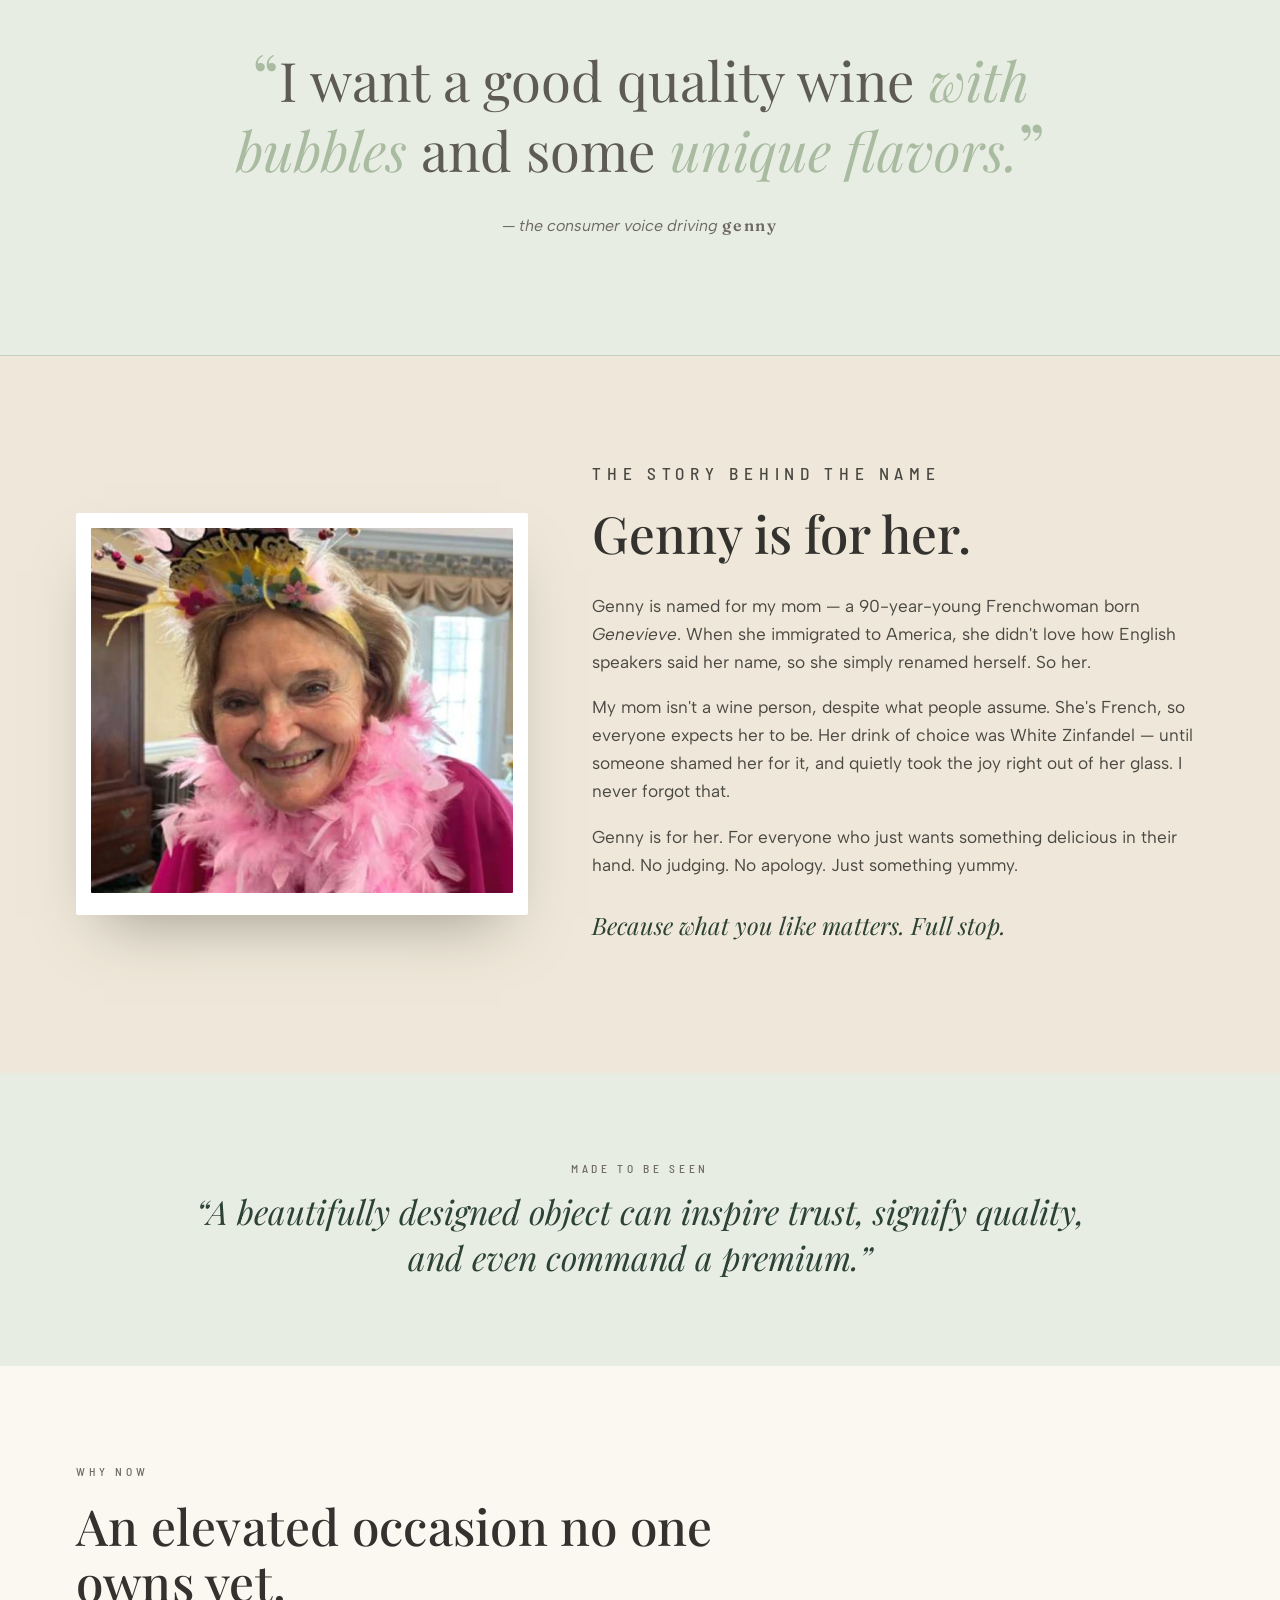
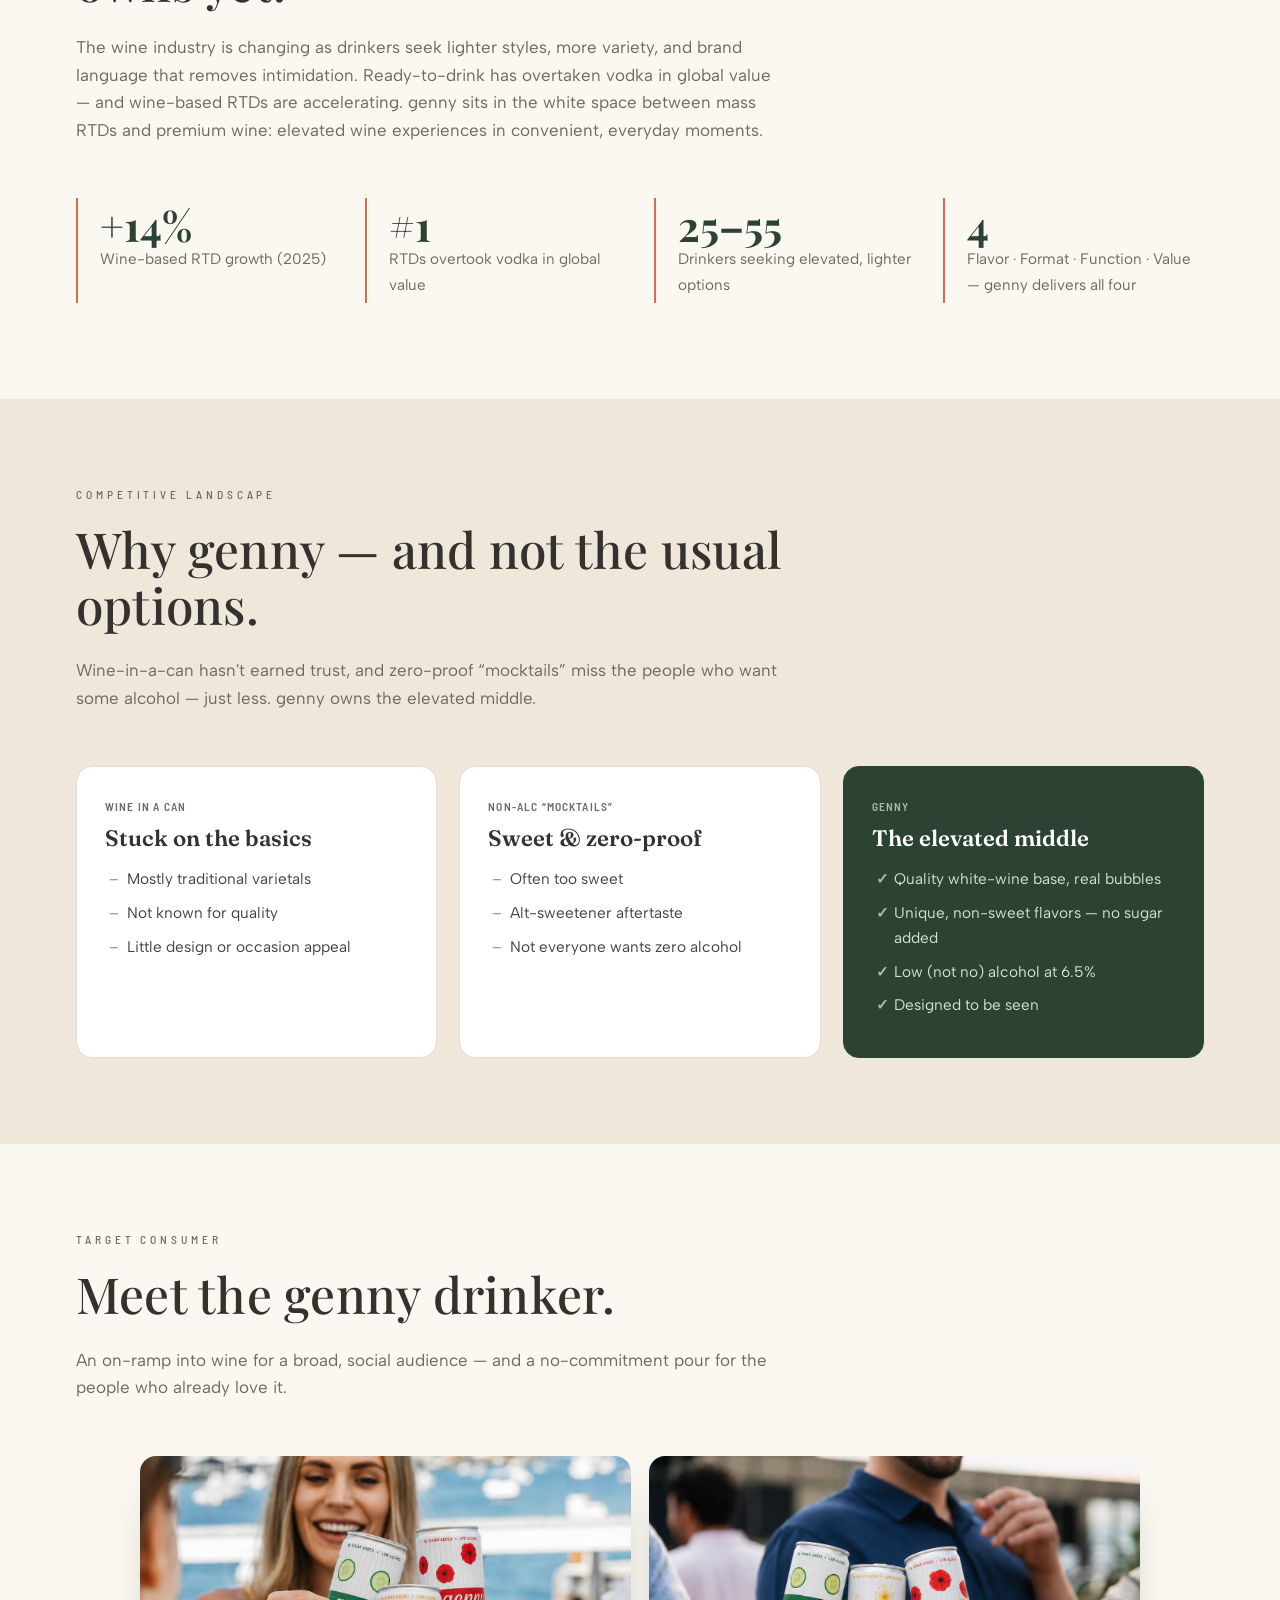
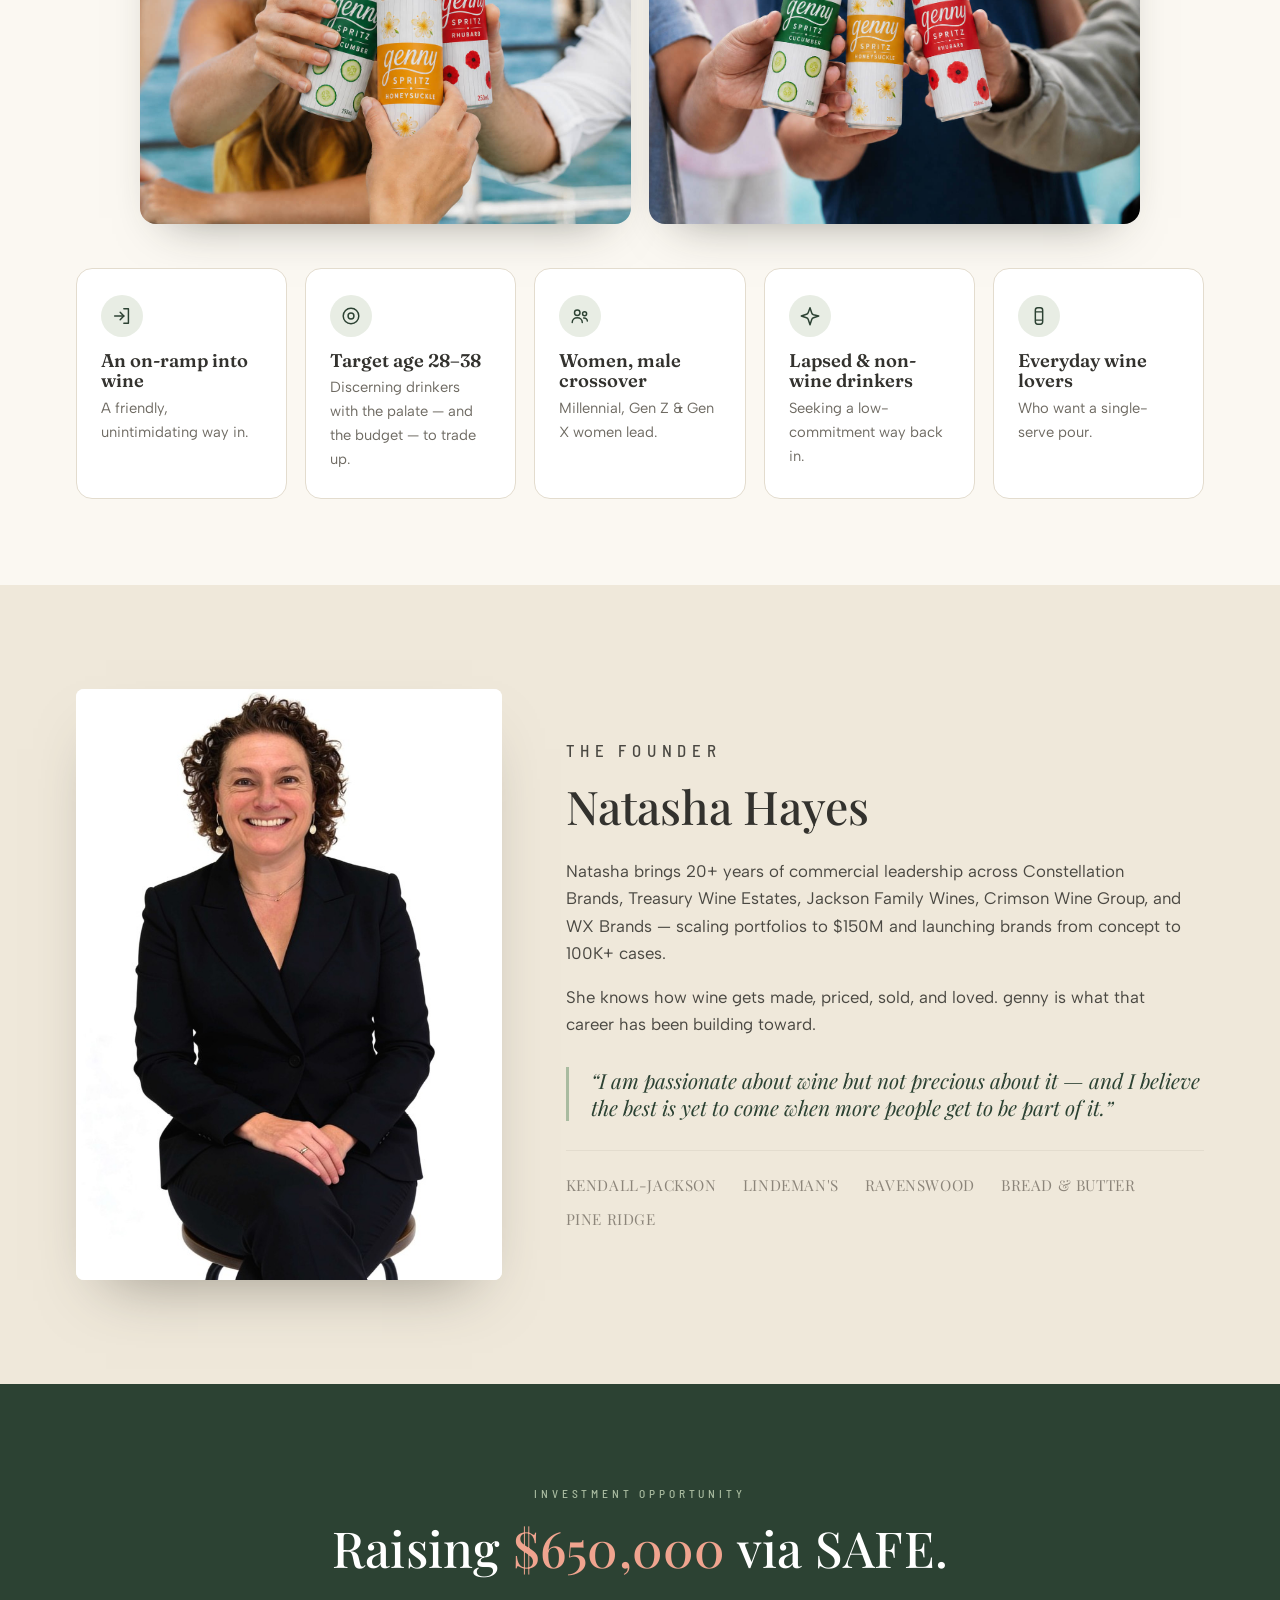
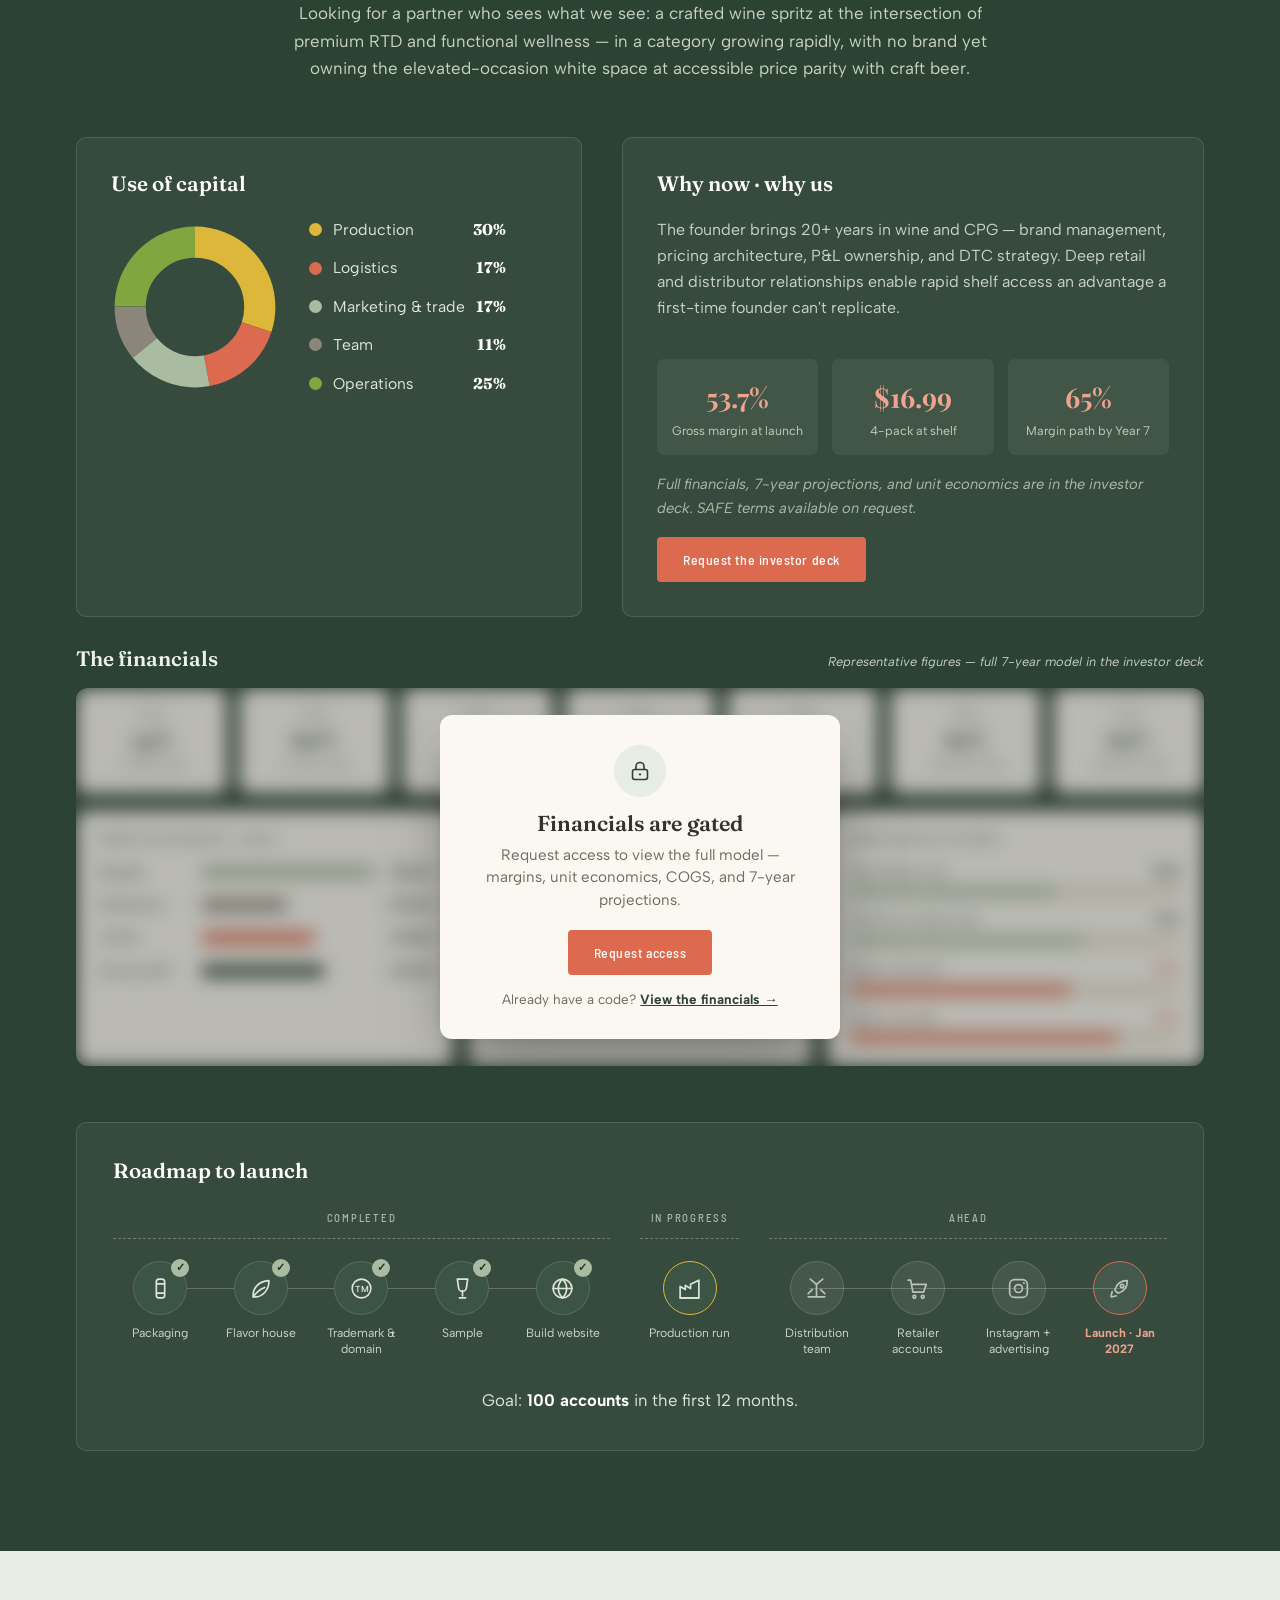
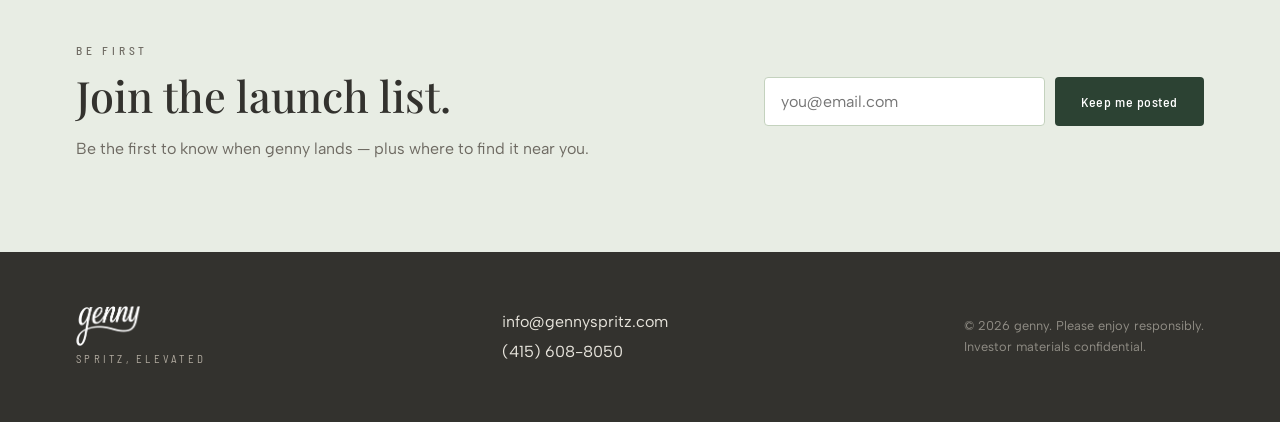
==== commit ce4b4481: "Reword 2nd "meet the genny drinker" card to the target-age framing "LDA–55, skews 25–38 / social swe" ====
--- a/index.html
+++ b/index.html
@@ -262,7 +262,7 @@
       </div>
       <div class="cm-drinker reveal">
         <div class="cm-pt"><span class="cm-pt-ico"><svg viewBox="0 0 24 24" fill="none" stroke="currentColor" stroke-width="1.6" stroke-linecap="round" stroke-linejoin="round"><path d="M14 4h5v16h-5"/><path d="M4 12h10"/><path d="M10 8l4 4-4 4"/></svg></span><h3>An on-ramp into wine</h3><p>A friendly, unintimidating way in.</p></div>
-        <div class="cm-pt"><span class="cm-pt-ico"><svg viewBox="0 0 24 24" fill="none" stroke="currentColor" stroke-width="1.6"><circle cx="12" cy="12" r="8.5"/><circle cx="12" cy="12" r="3.2"/></svg></span><h3>LDA–55, skews 25–38</h3><p>The social sweet spot of curious drinkers.</p></div>
+        <div class="cm-pt"><span class="cm-pt-ico"><svg viewBox="0 0 24 24" fill="none" stroke="currentColor" stroke-width="1.6"><circle cx="12" cy="12" r="8.5"/><circle cx="12" cy="12" r="3.2"/></svg></span><h3>Target age 28–38</h3><p>Discerning drinkers with the palate — and the budget — to trade up.</p></div>
         <div class="cm-pt"><span class="cm-pt-ico"><svg viewBox="0 0 24 24" fill="none" stroke="currentColor" stroke-width="1.6" stroke-linecap="round" stroke-linejoin="round"><circle cx="9" cy="8.5" r="3"/><path d="M3.5 19c0-3 2.5-5 5.5-5s5.5 2 5.5 5"/><circle cx="17" cy="9.5" r="2.2"/><path d="M16 14.2c2.2-.3 4 1.2 4 3.3"/></svg></span><h3>Women, male crossover</h3><p>Millennial, Gen Z &amp; Gen X women lead.</p></div>
         <div class="cm-pt"><span class="cm-pt-ico"><svg viewBox="0 0 24 24" fill="none" stroke="currentColor" stroke-width="1.6" stroke-linecap="round" stroke-linejoin="round"><path d="M12 3l1.9 5.7a3 3 0 0 0 1.9 1.9L21.5 12l-5.7 1.9a3 3 0 0 0-1.9 1.9L12 21.5l-1.9-5.7a3 3 0 0 0-1.9-1.9L2.5 12l5.7-1.9a3 3 0 0 0 1.9-1.9z"/></svg></span><h3>Lapsed &amp; non-wine drinkers</h3><p>Seeking a low-commitment way back in.</p></div>
         <div class="cm-pt"><span class="cm-pt-ico"><svg viewBox="0 0 24 24" fill="none" stroke="currentColor" stroke-width="1.6" stroke-linecap="round" stroke-linejoin="round"><rect x="8" y="3" width="8" height="18" rx="2.6"/><path d="M8.4 7.5h7.2"/><path d="M8.4 16.5h7.2"/></svg></span><h3>Everyday wine lovers</h3><p>Who want a single-serve pour.</p></div>
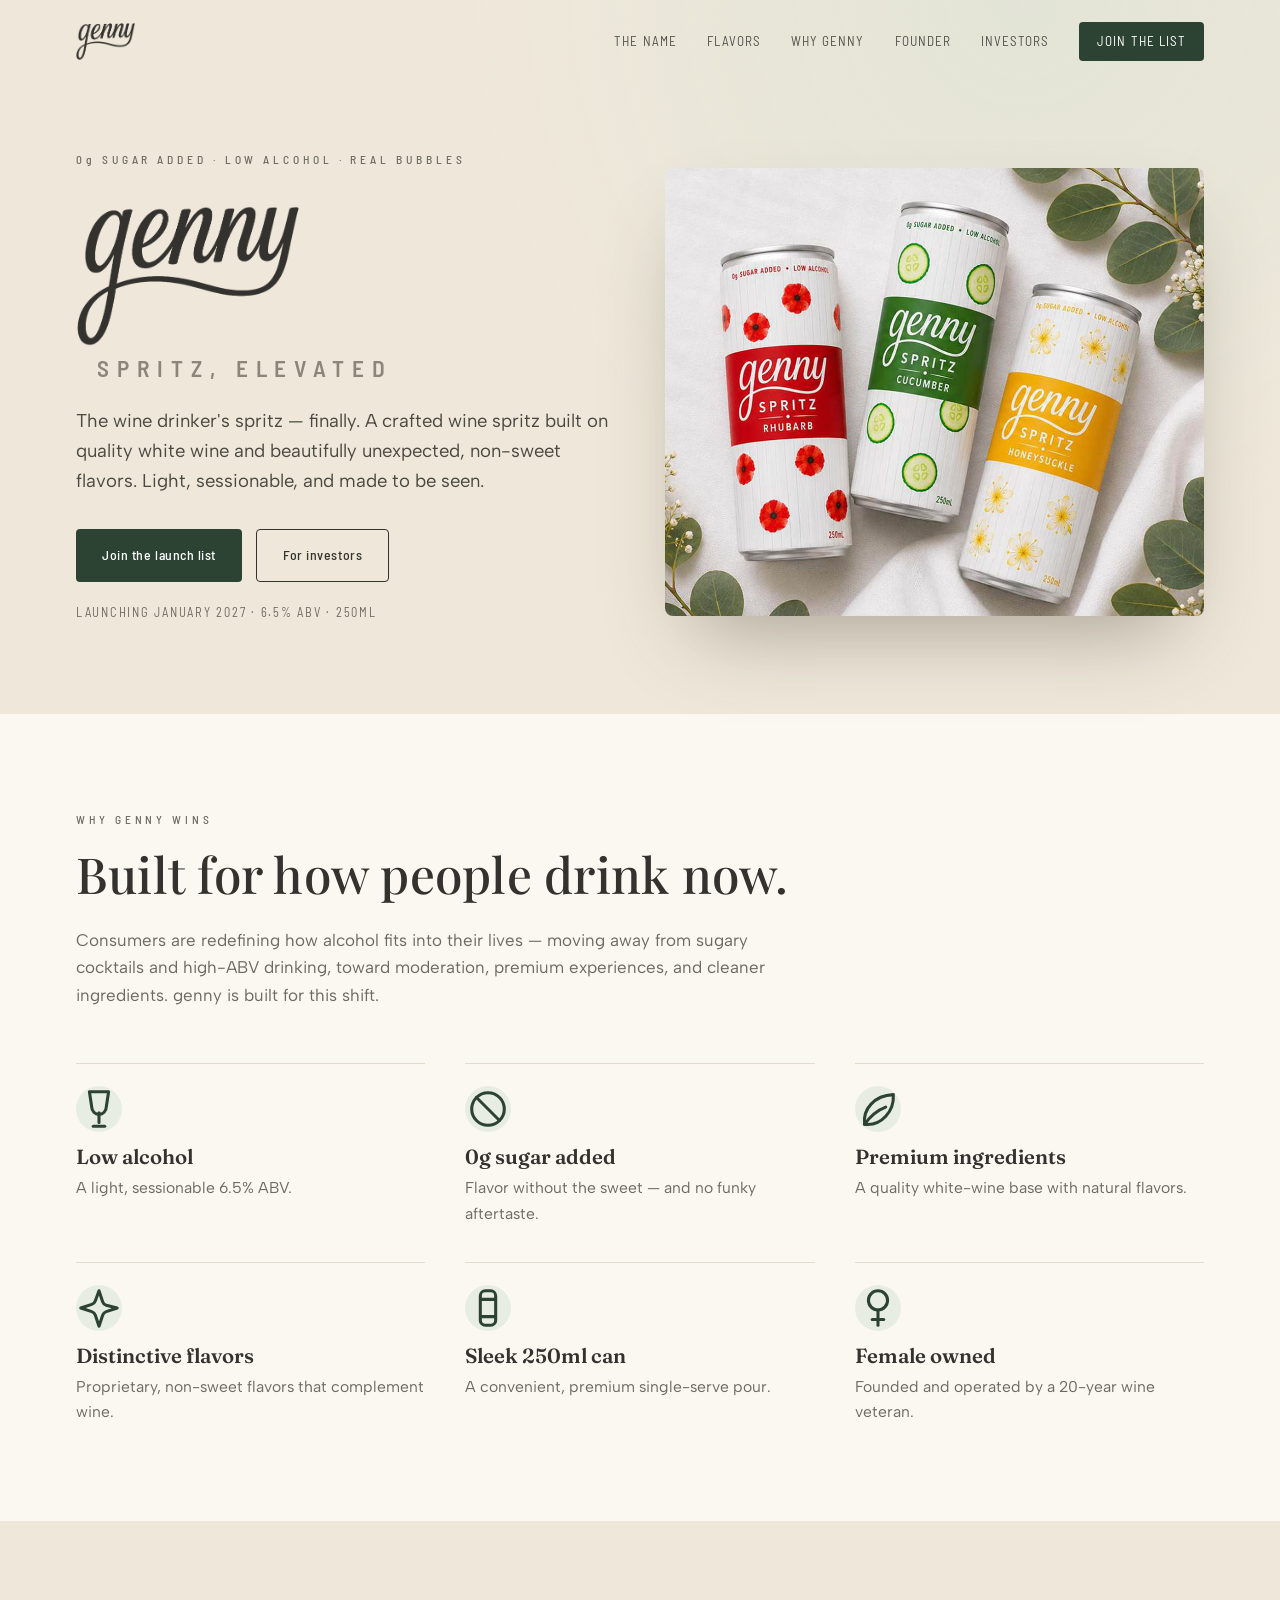
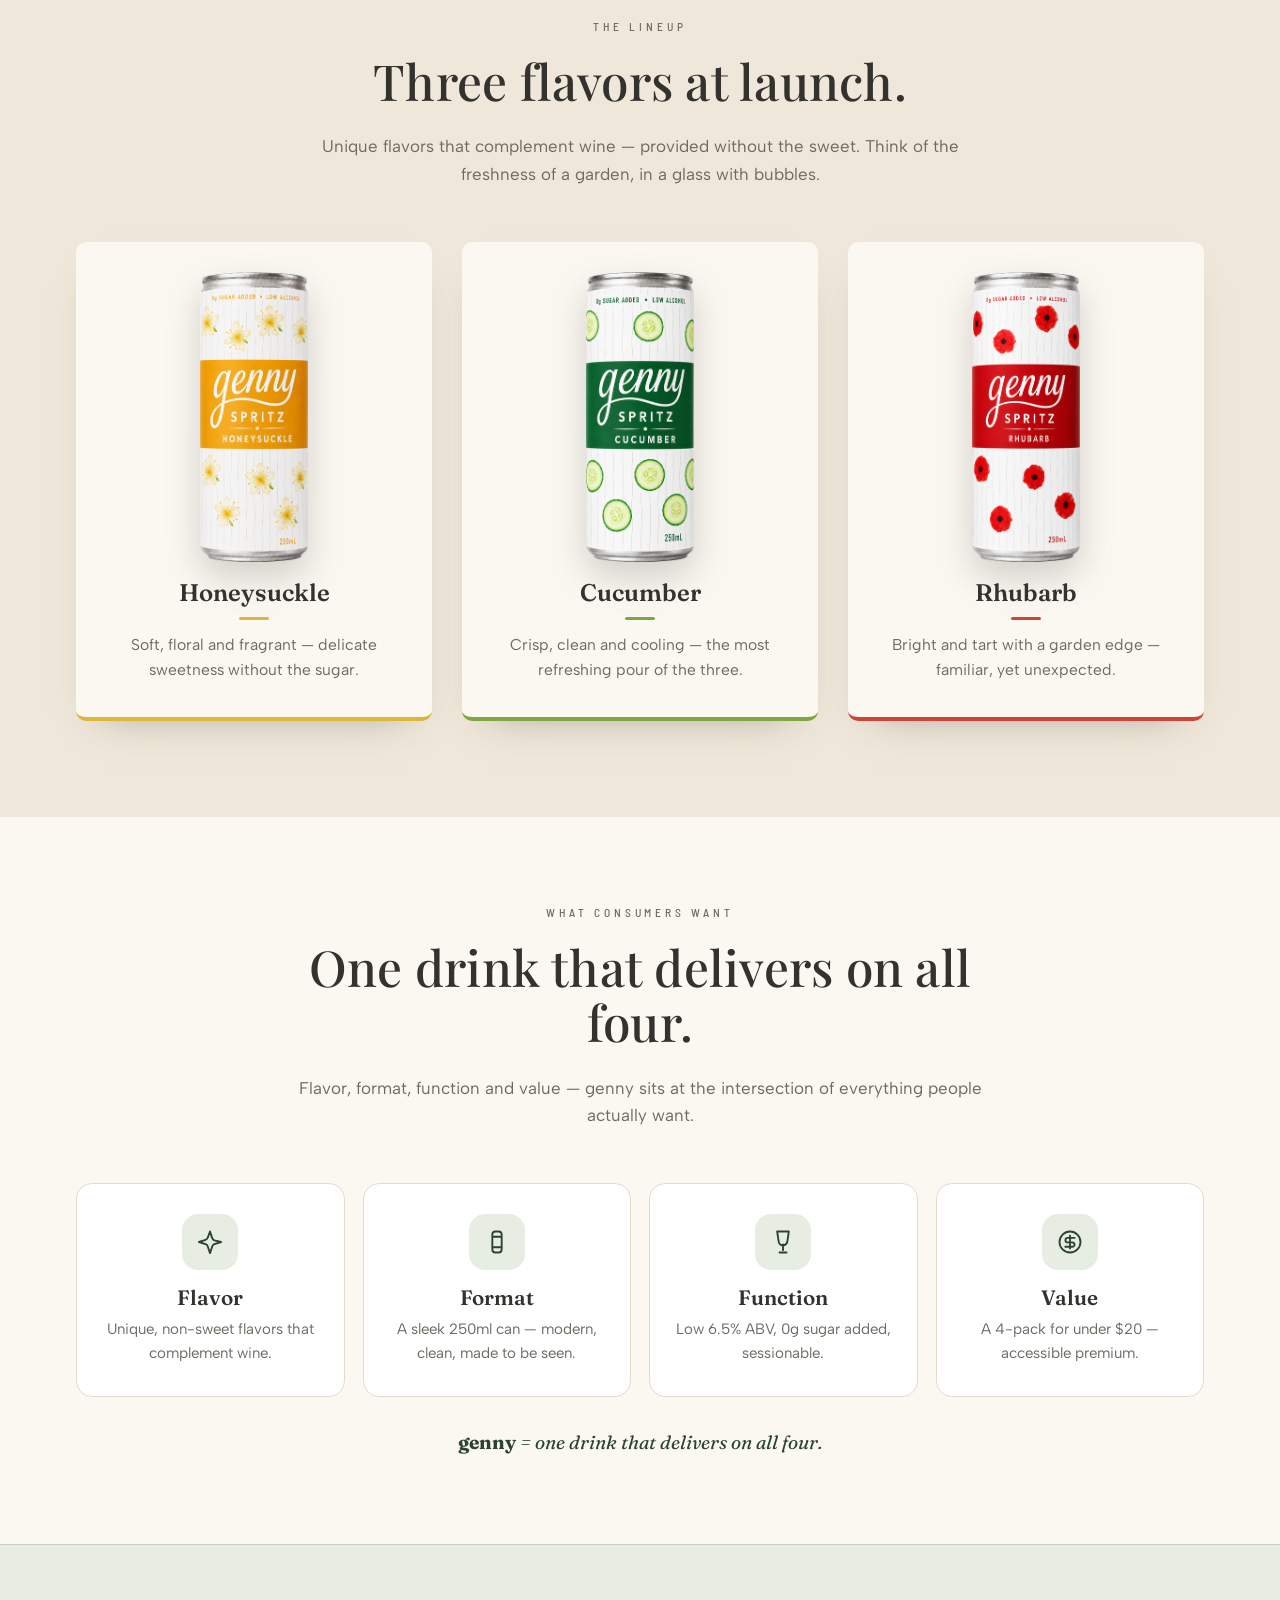
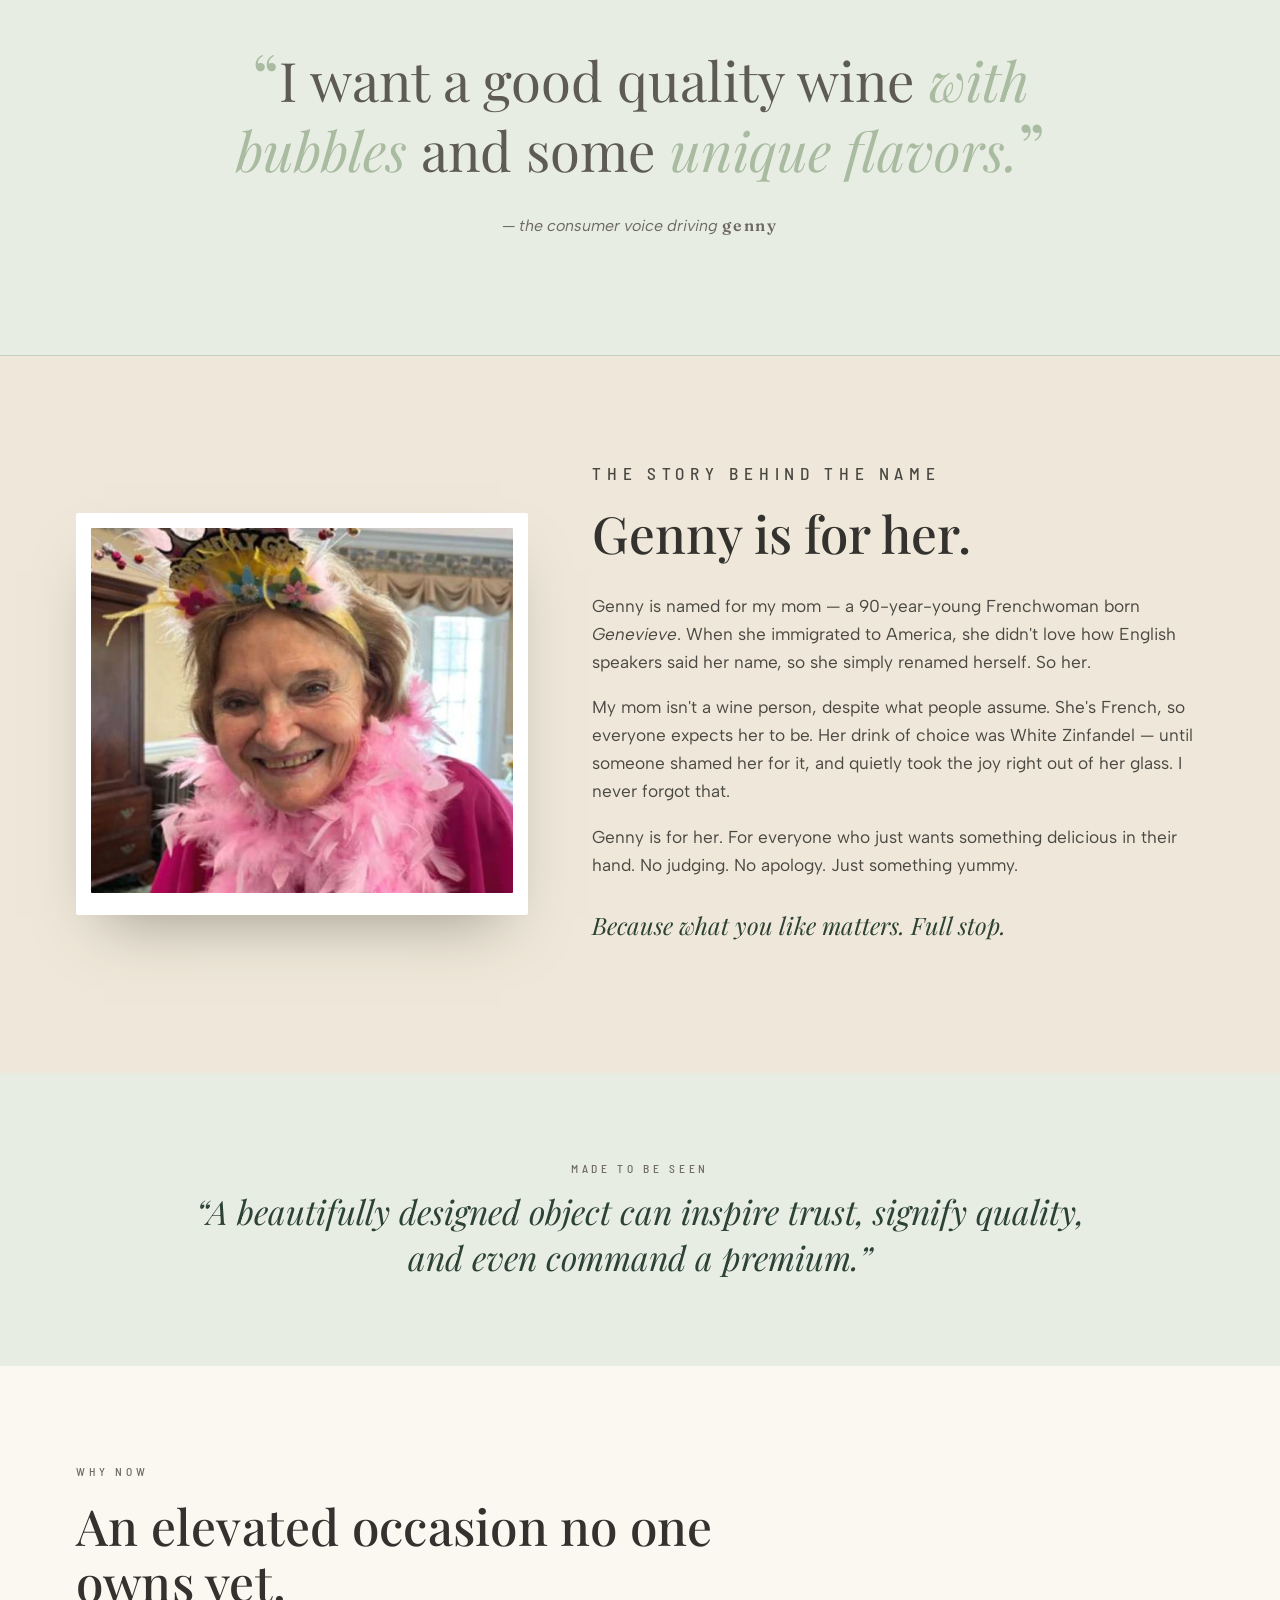
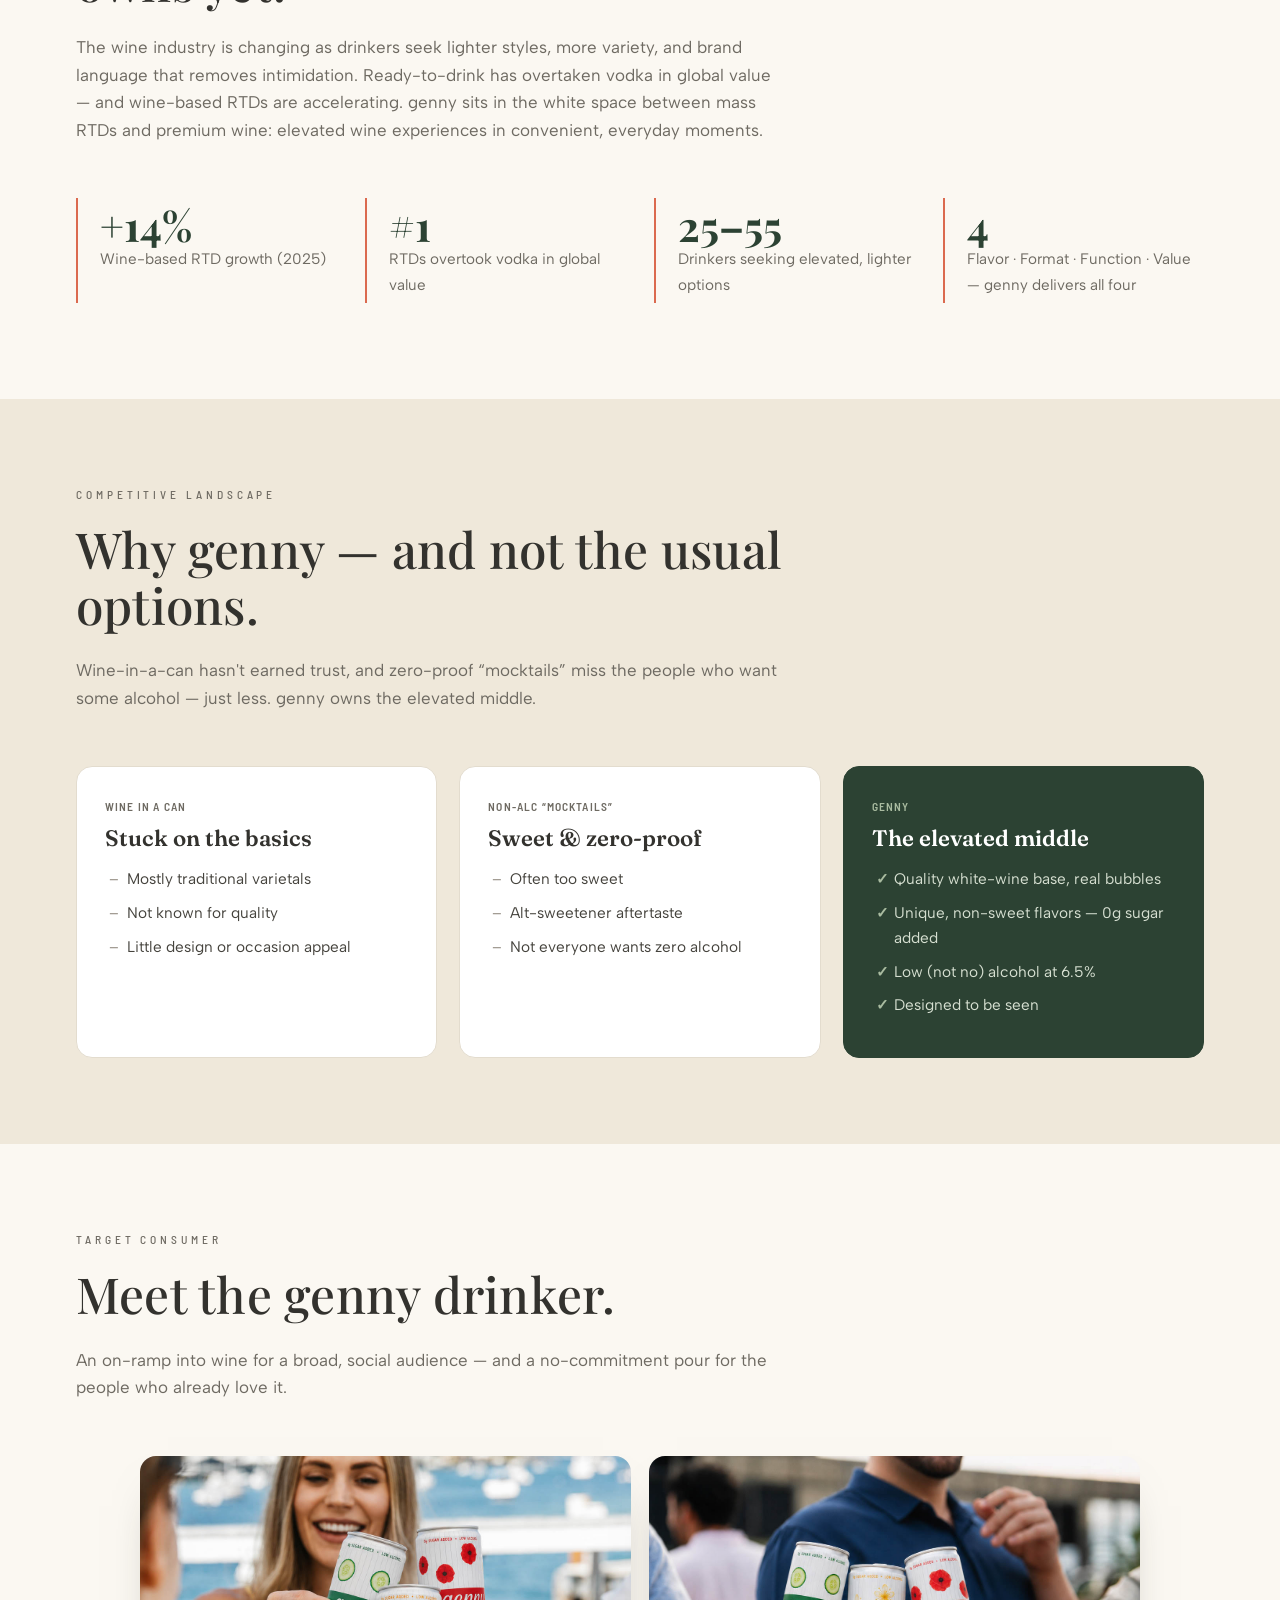
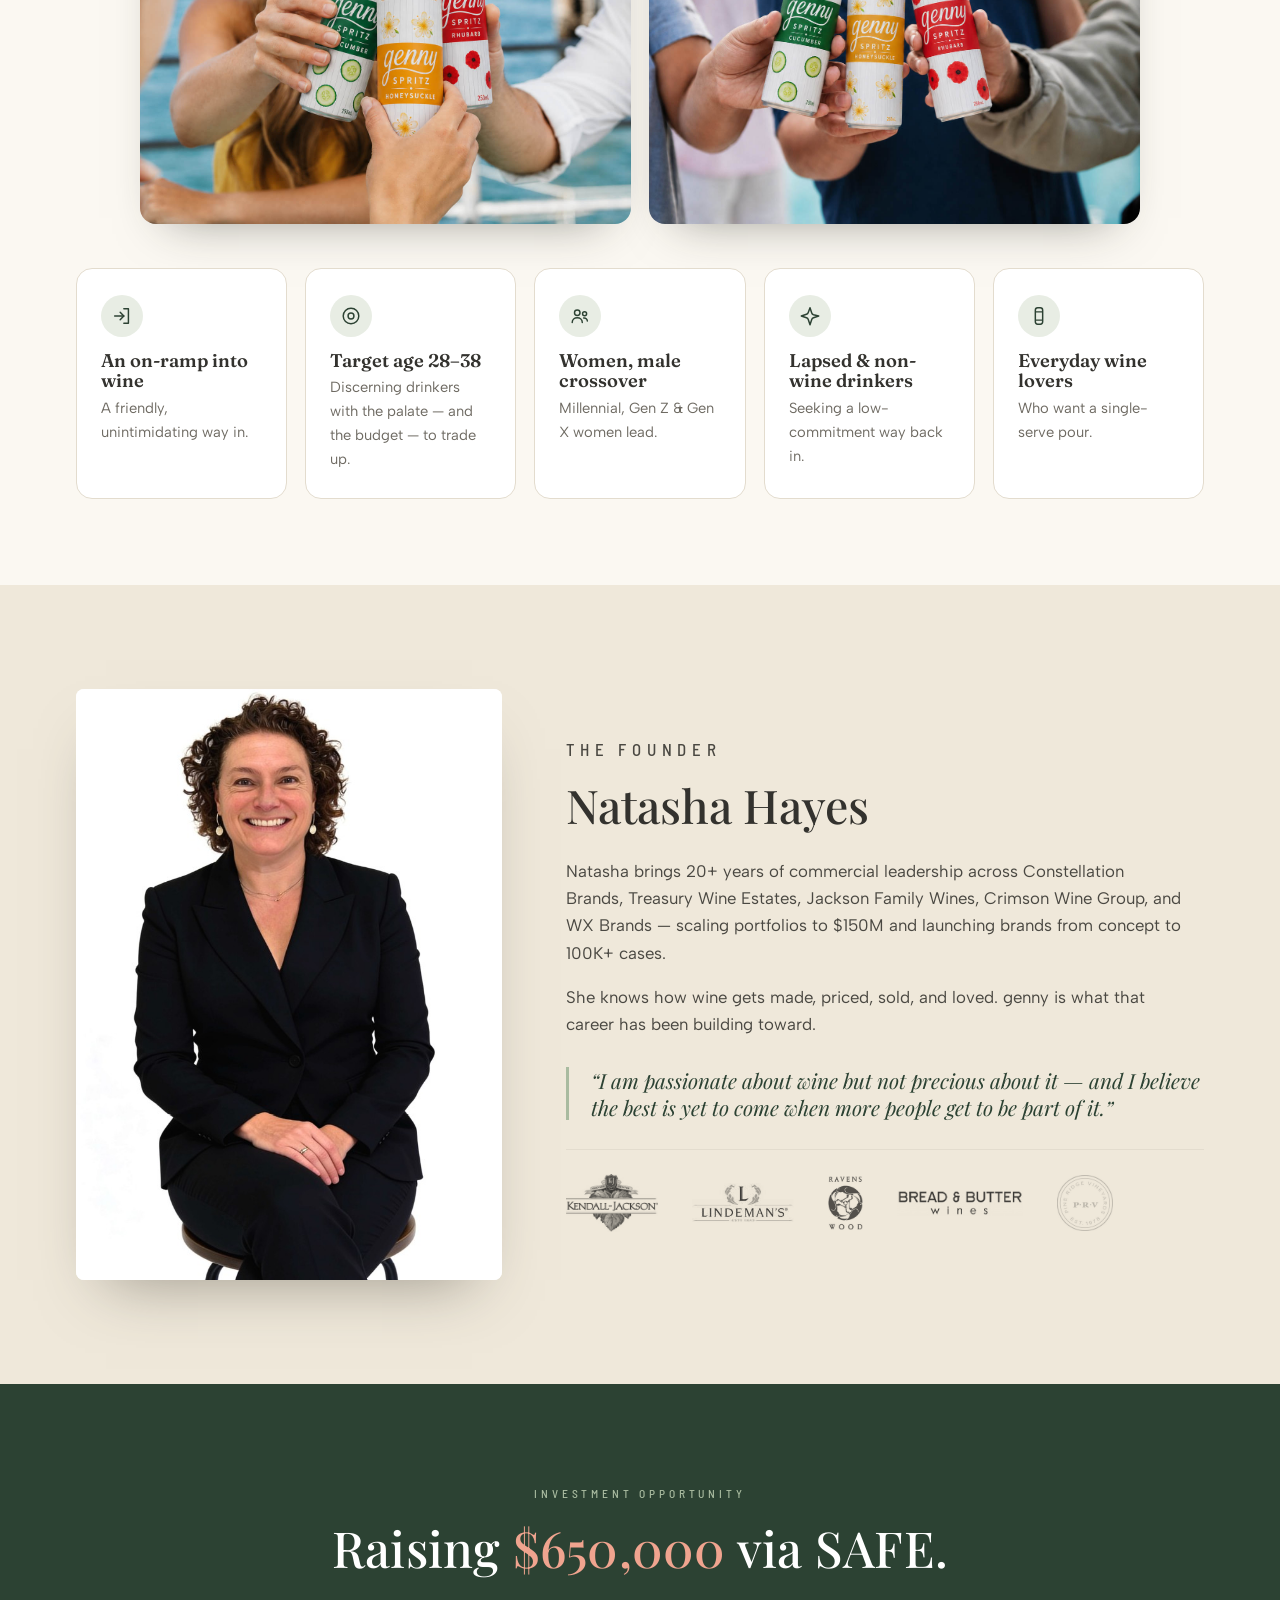
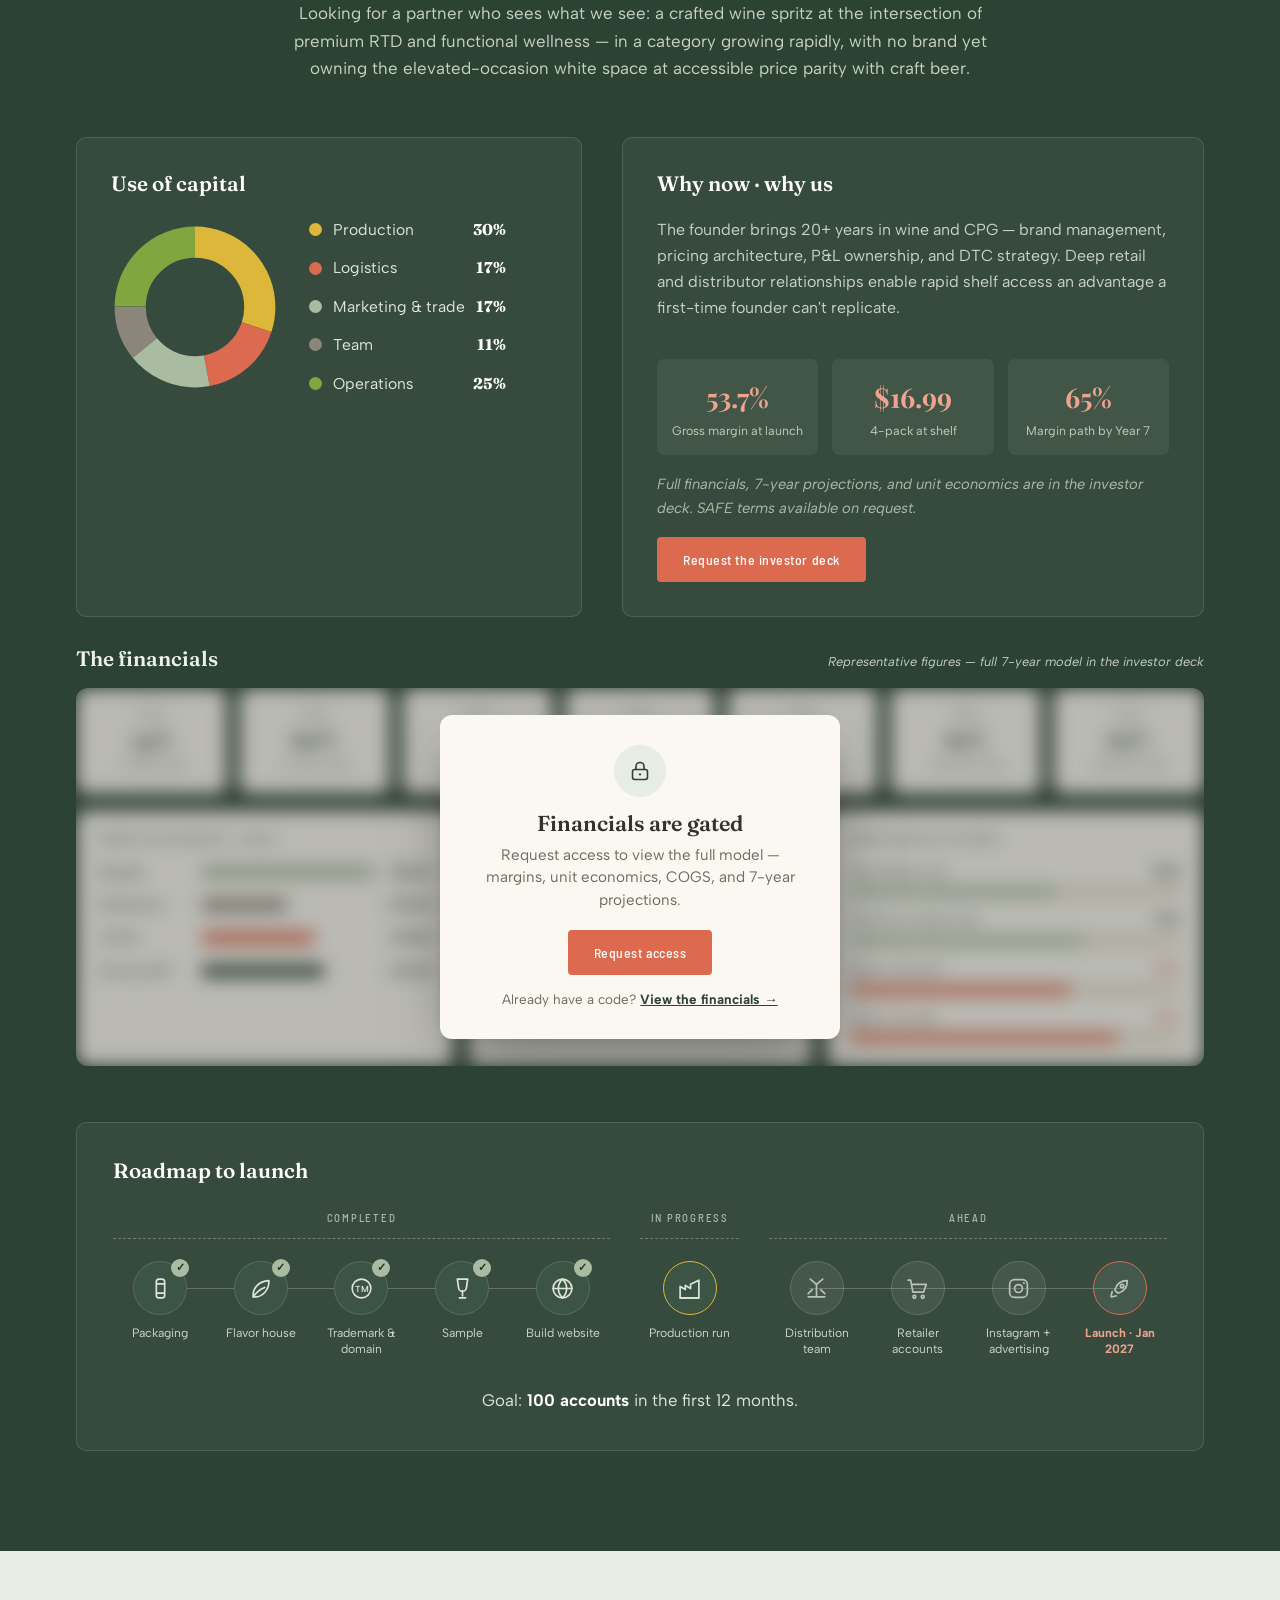
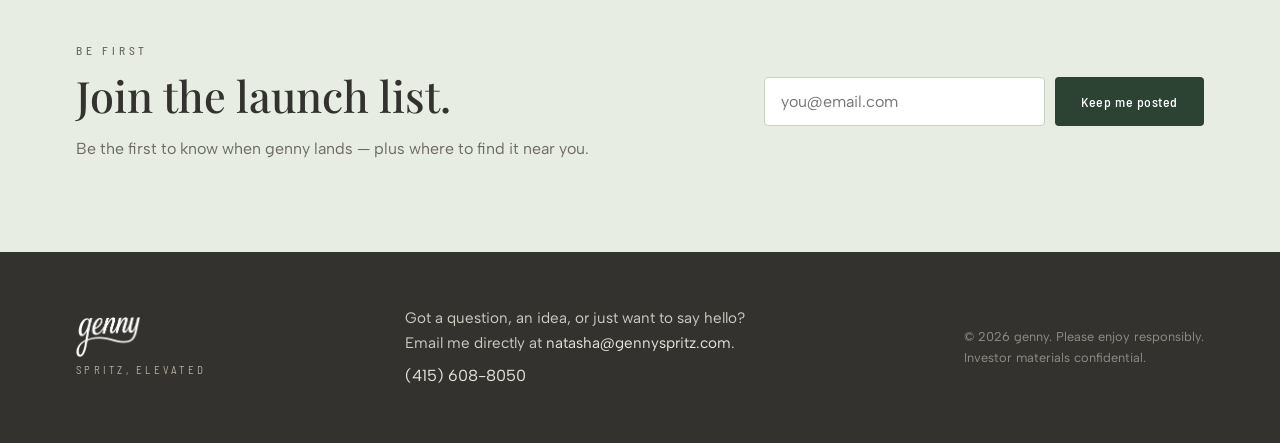
==== commit ad3a23b7: "Aug 2026 edits from Natasha: natasha@ email, 0g sugar added, founder brand logos Three changes from " ====
--- a/index.html
+++ b/index.html
@@ -5,7 +5,7 @@
 <meta name="viewport" content="width=device-width, initial-scale=1.0" />
 <meta name="robots" content="noindex, nofollow" />
 <title>genny · Spritz, Elevated</title>
-<meta name="description" content="genny is the wine drinker's spritz — a crafted, low-alcohol wine spritz with real bubbles, no sugar added, and beautifully unexpected flavors. Launching January 2027." />
+<meta name="description" content="genny is the wine drinker's spritz — a crafted, low-alcohol wine spritz with real bubbles, 0g sugar added, and beautifully unexpected flavors. Launching January 2027." />
 <link rel="icon" href="data:image/svg+xml,%3Csvg xmlns='http://www.w3.org/2000/svg' viewBox='0 0 32 32'%3E%3Crect width='32' height='32' rx='6' fill='%238C857A'/%3E%3Ctext x='16' y='23' font-family='Georgia,serif' font-size='20' fill='white' text-anchor='middle'%3Eg%3C/text%3E%3C/svg%3E" />
 <link rel="preconnect" href="https://fonts.googleapis.com" />
 <link rel="preconnect" href="https://fonts.gstatic.com" crossorigin />
@@ -56,7 +56,7 @@
   <section class="hero">
     <div class="hero-grid container">
       <div class="hero-copy">
-        <p class="eyebrow hero-eyebrow reveal">No sugar added · Low alcohol · Real bubbles</p>
+        <p class="eyebrow hero-eyebrow reveal"><span style="text-transform:none">0g</span> sugar added · Low alcohol · Real bubbles</p>
         <div class="hero-lockup reveal">
           <h1 class="hero-word wordmark">genny</h1>
           <p class="hero-tag">Spritz, Elevated</p>
@@ -95,7 +95,7 @@
         </li>
         <li class="prop reveal" data-delay="1">
           <span class="prop-ico"><svg viewBox="0 0 24 24" fill="none" stroke="currentColor" stroke-width="1.6" stroke-linecap="round" stroke-linejoin="round"><circle cx="12" cy="12" r="8.5"/><line x1="6" y1="6" x2="18" y2="18"/></svg></span>
-          <h3>No sugar added</h3><p>Flavor without the sweet — and no funky aftertaste.</p>
+          <h3>0g sugar added</h3><p>Flavor without the sweet — and no funky aftertaste.</p>
         </li>
         <li class="prop reveal" data-delay="2">
           <span class="prop-ico"><svg viewBox="0 0 24 24" fill="none" stroke="currentColor" stroke-width="1.6" stroke-linecap="round" stroke-linejoin="round"><path d="M5 20c-1-8 5-15 15-15.5C20.5 13 14 21 5 20z"/><path d="M5 20c3.5-5 7-7.5 11-9"/></svg></span>
@@ -158,7 +158,7 @@
       <div class="cm-quad reveal">
         <div class="cm-q"><span class="cm-q-ico"><svg viewBox="0 0 24 24" fill="none" stroke="currentColor" stroke-width="1.6" stroke-linecap="round" stroke-linejoin="round"><path d="M12 3l1.9 5.7a3 3 0 0 0 1.9 1.9L21.5 12l-5.7 1.9a3 3 0 0 0-1.9 1.9L12 21.5l-1.9-5.7a3 3 0 0 0-1.9-1.9L2.5 12l5.7-1.9a3 3 0 0 0 1.9-1.9z"/></svg></span><h3>Flavor</h3><p>Unique, non-sweet flavors that complement wine.</p></div>
         <div class="cm-q"><span class="cm-q-ico"><svg viewBox="0 0 24 24" fill="none" stroke="currentColor" stroke-width="1.6" stroke-linecap="round" stroke-linejoin="round"><rect x="8" y="3" width="8" height="18" rx="2.6"/><path d="M8.4 7.5h7.2"/><path d="M8.4 16.5h7.2"/></svg></span><h3>Format</h3><p>A sleek 250ml can — modern, clean, made to be seen.</p></div>
-        <div class="cm-q"><span class="cm-q-ico"><svg viewBox="0 0 24 24" fill="none" stroke="currentColor" stroke-width="1.6" stroke-linecap="round" stroke-linejoin="round"><path d="M7 3h10l-1.2 8a3.8 3.8 0 0 1-7.6 0L7 3z"/><path d="M12 14v5"/><path d="M9 21h6"/></svg></span><h3>Function</h3><p>Low 6.5% ABV, no sugar added, sessionable.</p></div>
+        <div class="cm-q"><span class="cm-q-ico"><svg viewBox="0 0 24 24" fill="none" stroke="currentColor" stroke-width="1.6" stroke-linecap="round" stroke-linejoin="round"><path d="M7 3h10l-1.2 8a3.8 3.8 0 0 1-7.6 0L7 3z"/><path d="M12 14v5"/><path d="M9 21h6"/></svg></span><h3>Function</h3><p>Low 6.5% ABV, 0g sugar added, sessionable.</p></div>
         <div class="cm-q"><span class="cm-q-ico"><svg viewBox="0 0 24 24" fill="none" stroke="currentColor" stroke-width="1.6" stroke-linecap="round" stroke-linejoin="round"><circle cx="12" cy="12" r="9"/><path d="M12 6.5v11M16 8.5h-6a1.9 1.9 0 1 0 0 3.8h4a1.9 1.9 0 1 1 0 3.8H8"/></svg></span><h3>Value</h3><p>A 4-pack for under $20 — accessible premium.</p></div>
       </div>
       <p class="cm-quad-total reveal"><b>genny</b> = one drink that delivers on all four.</p>
@@ -242,7 +242,7 @@
         <div class="cm-col"><p class="cm-col-label">Non-alc “mocktails”</p><h3>Sweet &amp; zero-proof</h3>
           <ul><li>Often too sweet</li><li>Alt-sweetener aftertaste</li><li>Not everyone wants zero alcohol</li></ul></div>
         <div class="cm-col win"><p class="cm-col-label">genny</p><h3>The elevated middle</h3>
-          <ul><li>Quality white-wine base, real bubbles</li><li>Unique, non-sweet flavors — no sugar added</li><li>Low (not no) alcohol at 6.5%</li><li>Designed to be seen</li></ul></div>
+          <ul><li>Quality white-wine base, real bubbles</li><li>Unique, non-sweet flavors — 0g sugar added</li><li>Low (not no) alcohol at 6.5%</li><li>Designed to be seen</li></ul></div>
       </div>
     </div>
   </section>
@@ -287,8 +287,11 @@
         <blockquote class="founder-quote">“I am passionate about wine but not precious about it — and I
           believe the best is yet to come when more people get to be part of it.”</blockquote>
         <ul class="brand-strip" aria-label="Brands the founder has helped build">
-          <li>Kendall-Jackson</li><li>Lindeman's</li><li>Ravenswood</li>
-          <li>Bread &amp; Butter</li><li>Pine Ridge</li>
+          <li class="bl-kendall"><img src="assets/brands/kendall-jackson.png" alt="Kendall-Jackson" width="224" height="140" loading="lazy" /></li>
+          <li class="bl-lindemans"><img src="assets/brands/lindemans.png" alt="Lindeman's" width="177" height="70" loading="lazy" /></li>
+          <li class="bl-ravenswood"><img src="assets/brands/ravenswood.png" alt="Ravenswood" width="98" height="150" loading="lazy" /></li>
+          <li class="bl-bread"><img src="assets/brands/bread-and-butter.png" alt="Bread &amp; Butter" width="184" height="38" loading="lazy" /></li>
+          <li class="bl-pineridge"><img src="assets/brands/pine-ridge.png" alt="Pine Ridge" width="150" height="150" loading="lazy" /></li>
         </ul>
       </div>
     </div>
@@ -460,7 +463,7 @@
         <p>Be the first to know when genny lands — plus where to find it near you.</p>
       </div>
       <form class="js-form list-form" data-api="launch-list" data-subject="Add me to the genny launch list"
-            data-mailto="info@gennyspritz.com" novalidate>
+            data-mailto="natasha@gennyspritz.com" novalidate>
         <div class="form-fields">
           <label class="sr-only" for="l-email">Email address</label>
           <input id="l-email" type="email" name="email" data-label="Email" placeholder="you@email.com" required />
@@ -480,7 +483,8 @@
       <p class="foot-tag">Spritz, Elevated</p>
     </div>
     <div class="footer-contact">
-      <a href="mailto:info@gennyspritz.com">info@gennyspritz.com</a>
+      <p class="foot-note">Got a question, an idea, or just want to say hello? Email me directly at
+        <a href="mailto:natasha@gennyspritz.com">natasha@gennyspritz.com</a>.</p>
       <a href="tel:+14156088050">(415) 608-8050</a>
     </div>
     <p class="footer-legal">© <span data-year>2026</span> genny. Please enjoy responsibly.
@@ -496,7 +500,7 @@
     <p class="modal-sub">A few details and Natasha will email you a private access code for the full
       financials — the deck, 7-year projections, and unit economics. SAFE terms are available
       separately on request.</p>
-    <form class="js-form" data-api="request-access" data-subject="Investor deck request — genny" data-mailto="info@gennyspritz.com" novalidate>
+    <form class="js-form" data-api="request-access" data-subject="Investor deck request — genny" data-mailto="natasha@gennyspritz.com" novalidate>
       <div class="form-fields">
         <label for="d-name">Name</label>
         <input id="d-name" name="name" data-label="Name" type="text" placeholder="Your name" required />
--- a/variant-1-editorial/style.css
+++ b/variant-1-editorial/style.css
@@ -150,10 +150,17 @@
 .founder-copy p { color: #4a4842; font-size: 1.05rem; max-width: 56ch; }
 .founder-quote { font-family: var(--font-head); font-style: italic; font-size: 1.3rem;
   color: var(--forest); border-left: 3px solid var(--sage-deep); padding-left: 22px; margin: 1.4em 0; max-width: 54ch; }
-.brand-strip { list-style: none; display: flex; flex-wrap: wrap; gap: 10px 26px; padding: 22px 0 0; margin: 0;
-  border-top: 1px solid var(--line); }
-.brand-strip li { font-family: var(--font-head); font-size: .95rem; letter-spacing: .04em;
-  color: var(--taupe); text-transform: uppercase; }
+.brand-strip { list-style: none; display: flex; flex-wrap: wrap; gap: 18px 34px; padding: 24px 0 0; margin: 0;
+  border-top: 1px solid var(--line); align-items: center; }
+/* multiply knocks the logos' white boxes out against the linen; rest muted, color on hover */
+.brand-strip img { display: block; width: auto; mix-blend-mode: multiply; filter: grayscale(1);
+  opacity: .75; transition: filter .3s var(--ease), opacity .3s var(--ease); }
+.brand-strip li:hover img { filter: none; opacity: 1; }
+.bl-kendall img { height: 58px; }
+.bl-lindemans img { height: 40px; }
+.bl-ravenswood img { height: 54px; }
+.bl-bread img { height: 26px; }
+.bl-pineridge img { height: 56px; }
 
 /* ---------- investment ---------- */
 .invest { padding: 100px 0; background: var(--forest); color: #eef1ea; }
@@ -231,6 +238,7 @@
 .foot-tag { font-family: var(--font-label); text-transform: uppercase; letter-spacing: .3em;
   font-size: .68rem; color: var(--taupe-light); margin: 4px 0 0; }
 .footer-contact { display: flex; flex-direction: column; gap: 4px; }
+.footer-contact .foot-note { margin: 0 0 4px; font-size: .95rem; color: #cfccc4; max-width: 36ch; }
 .footer-contact a { text-decoration: none; color: #e7e4dc; }
 .footer-contact a:hover { color: #fff; }
 .footer-legal { font-size: .8rem; color: #908d85; max-width: 30ch; margin: 0; }
